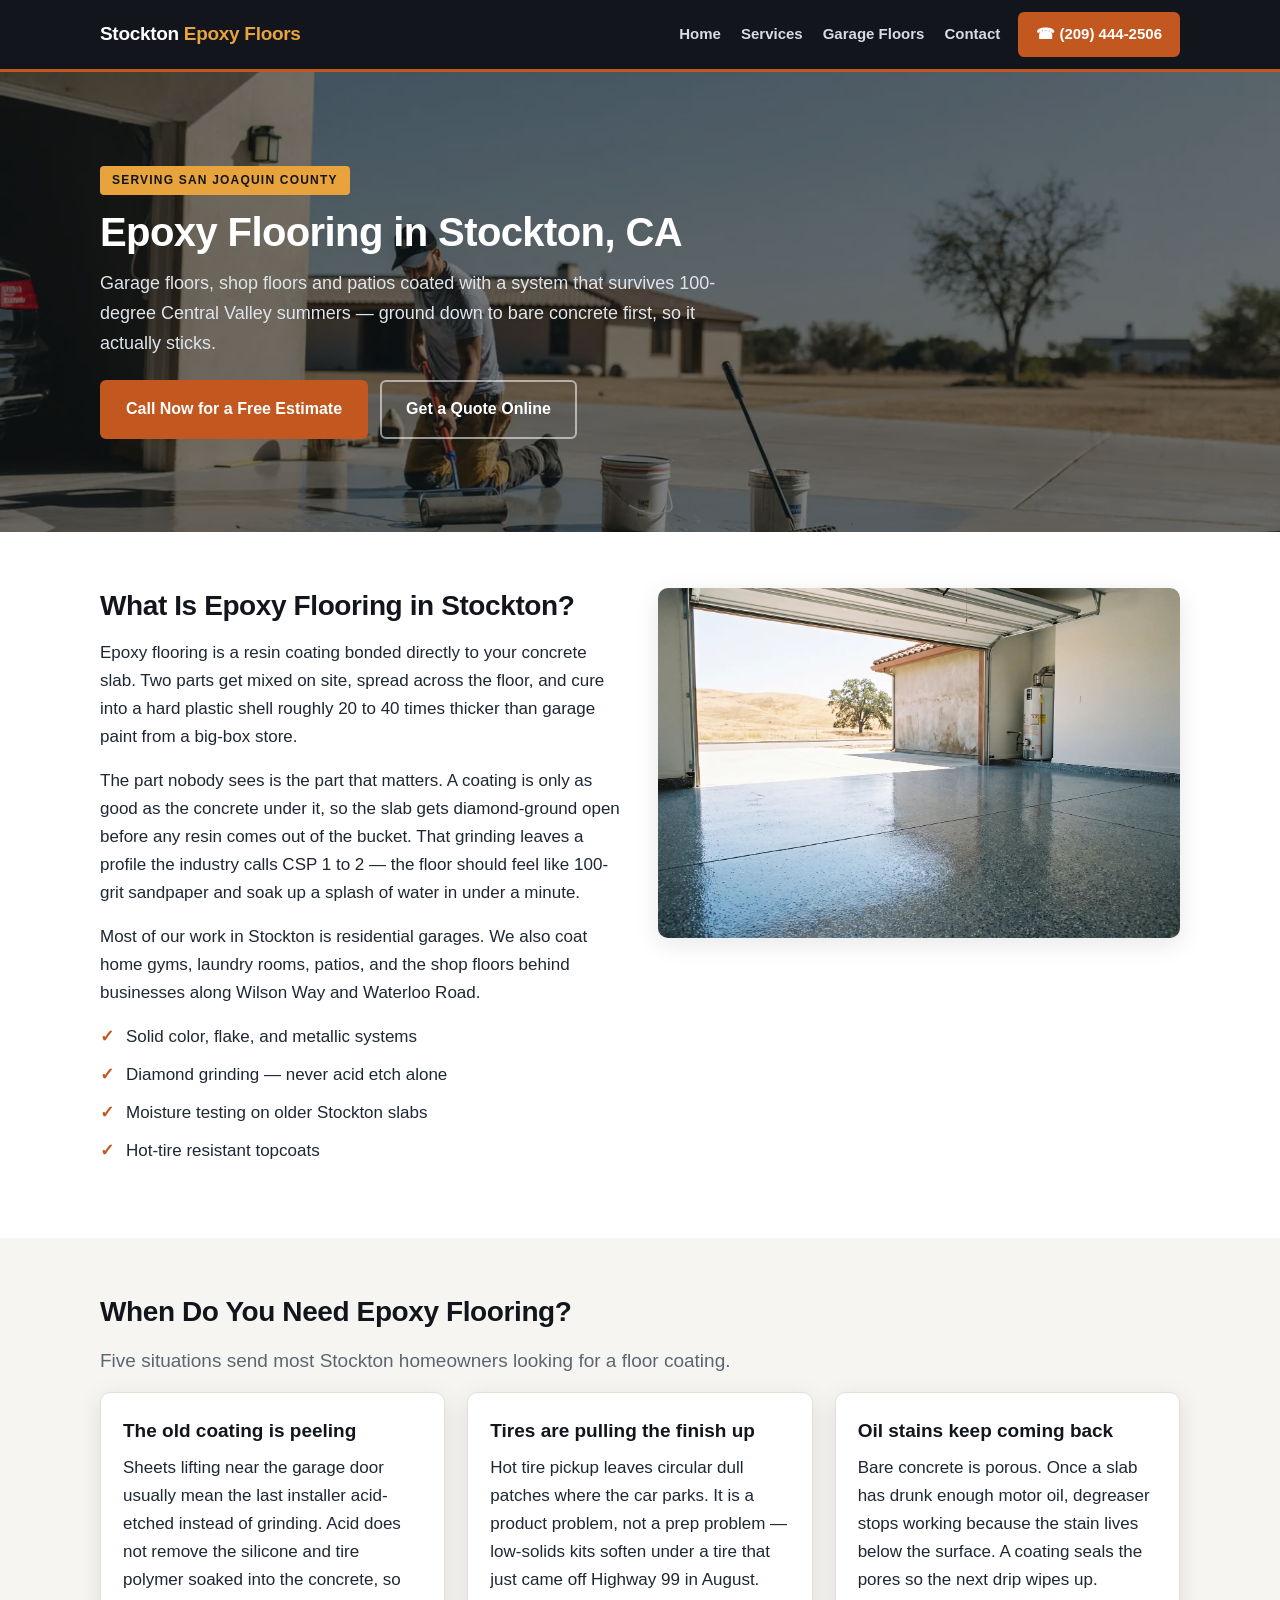
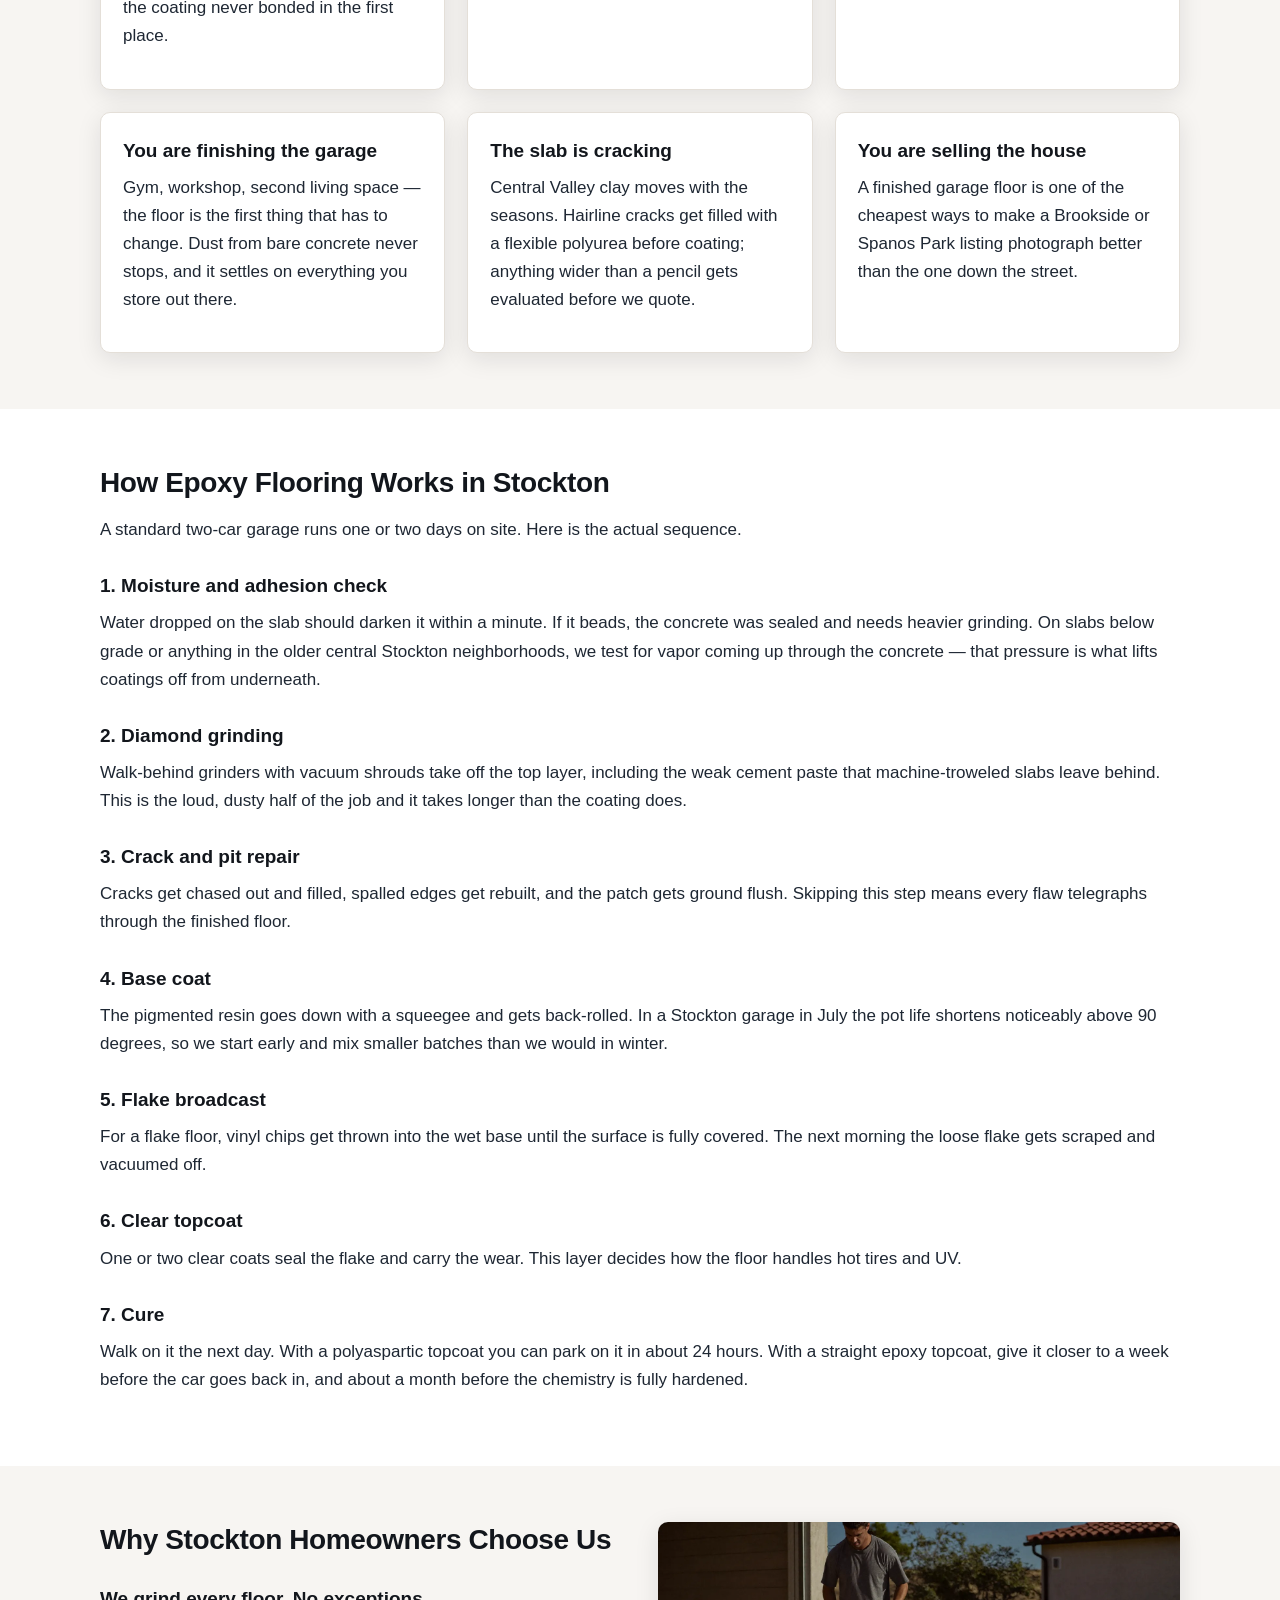
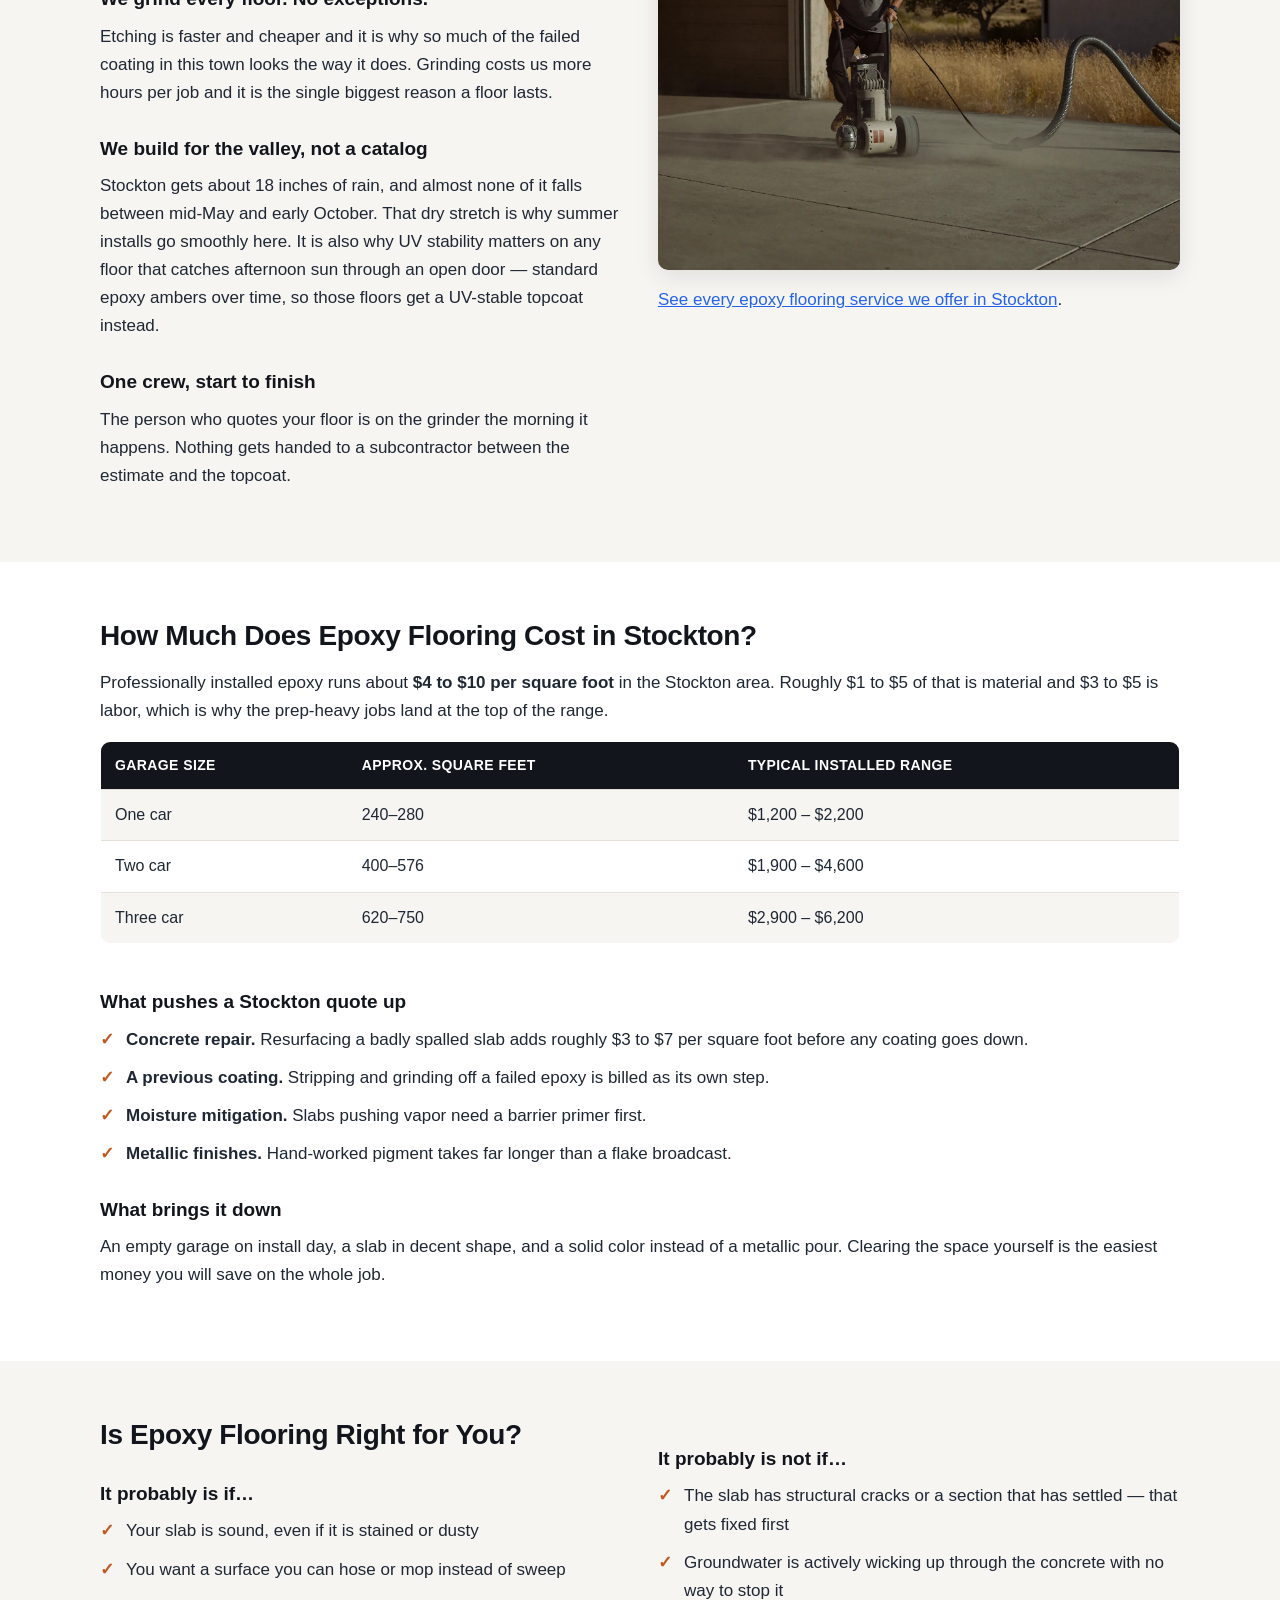
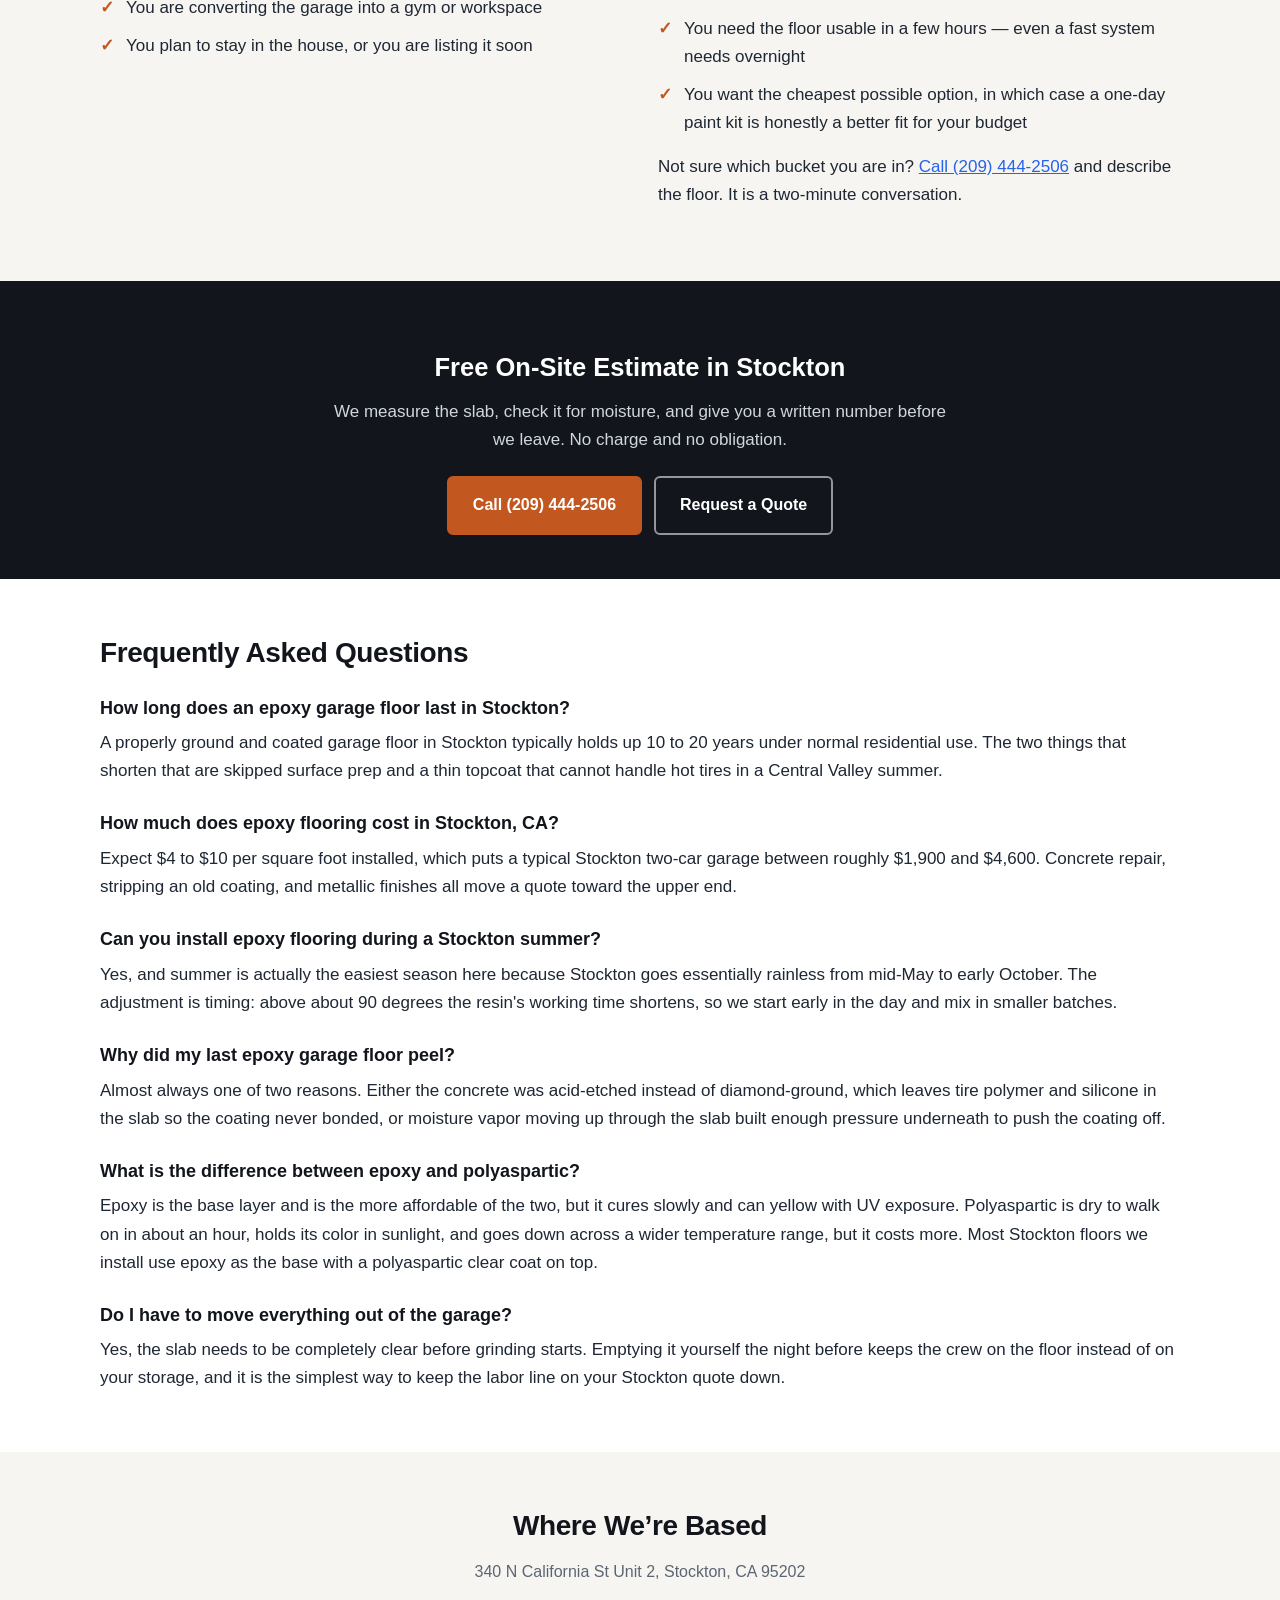
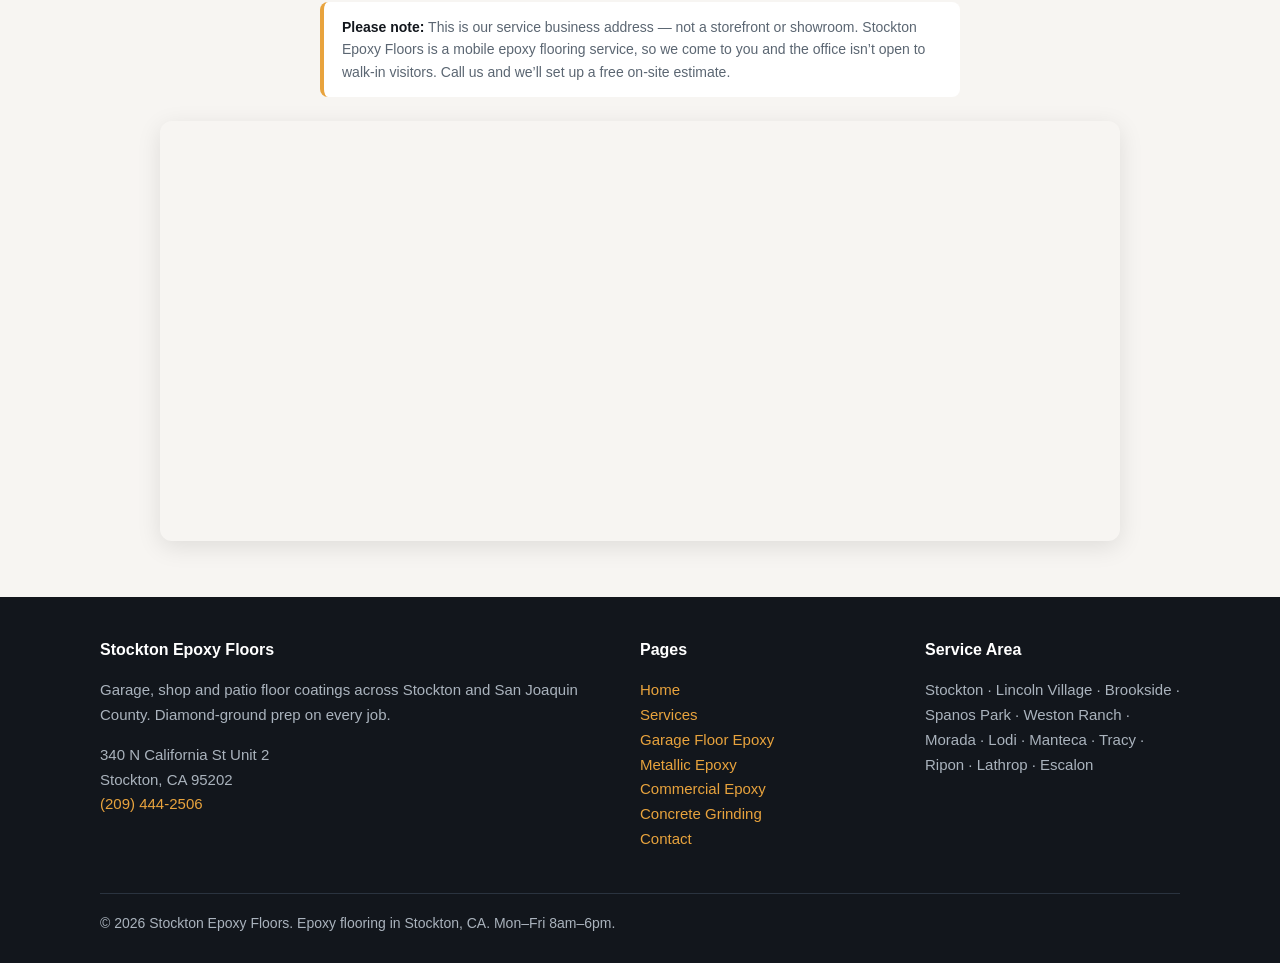
==== index.html @ 886e68fa "Initial site build — Epoxy Flooring, Stockton CA Co-Authored-By: Claude Opus 5 <noreply@anthropic.co" ====
<!DOCTYPE html>
<html lang="en">
<head>
<meta charset="utf-8">
<meta name="viewport" content="width=device-width, initial-scale=1">
<title>Epoxy Flooring in Stockton, CA | Stockton Epoxy Floors</title>
<meta name="description" content="Epoxy flooring in Stockton, CA. Diamond-ground prep, flake and metallic garage floor coatings built for Central Valley heat. Free estimate: (209) 444-2506.">
<link rel="canonical" href="https://www.stocktonepoxyfloors.com/">
<link rel="stylesheet" href="styles.css">
</head>
<body>

<!-- NAV -->
<nav class="nav">
  <div class="nav-inner">
    <a class="brand" href="/">Stockton <span>Epoxy Floors</span></a>
    <div class="nav-links">
      <a href="/">Home</a>
      <a href="services.html">Services</a>
      <a href="garage-floor-epoxy-stockton.html">Garage Floors</a>
      <a href="contact.html">Contact</a>
    </div>
    <a class="nav-cta" href="tel:+12094442506">&#9742; (209) 444-2506</a>
  </div>
</nav>

<!-- HERO -->
<header class="hero">
  <img src="epoxy-flooring-stockton-hero.webp" alt="Epoxy flooring contractor coating a garage floor in Stockton, CA" width="1600" height="900">
  <div class="hero-box"><div class="hero-inner"><div class="hero-card">
    <span class="eyebrow">Serving San Joaquin County</span>
    <h1>Epoxy Flooring in Stockton, CA</h1>
    <p>Garage floors, shop floors and patios coated with a system that survives 100-degree Central Valley summers &mdash; ground down to bare concrete first, so it actually sticks.</p>
    <div class="btn-row">
      <a class="btn" href="tel:+12094442506">Call Now for a Free Estimate</a>
      <a class="btn btn-ghost" href="contact.html">Get a Quote Online</a>
    </div>
  </div></div></div>
</header>

<!-- WHAT IS IT -->
<section class="section">
  <div class="wrap grid2">
    <div>
      <h2>What Is Epoxy Flooring in Stockton?</h2>
      <p>Epoxy flooring is a resin coating bonded directly to your concrete slab. Two parts get mixed on site, spread across the floor, and cure into a hard plastic shell roughly 20 to 40 times thicker than garage paint from a big-box store.</p>
      <p>The part nobody sees is the part that matters. A coating is only as good as the concrete under it, so the slab gets diamond-ground open before any resin comes out of the bucket. That grinding leaves a profile the industry calls CSP 1 to 2 &mdash; the floor should feel like 100-grit sandpaper and soak up a splash of water in under a minute.</p>
      <p>Most of our work in Stockton is residential garages. We also coat home gyms, laundry rooms, patios, and the shop floors behind businesses along Wilson Way and Waterloo Road.</p>
      <ul class="checks">
        <li>Solid color, flake, and metallic systems</li>
        <li>Diamond grinding &mdash; never acid etch alone</li>
        <li>Moisture testing on older Stockton slabs</li>
        <li>Hot-tire resistant topcoats</li>
      </ul>
    </div>
    <div class="figure">
      <img src="garage-floor-epoxy-stockton.webp" alt="Flake epoxy garage floor installed in Stockton" width="1600" height="1073" loading="lazy">
    </div>
  </div>
</section>

<!-- WHEN DO YOU NEED IT -->
<section class="section alt">
  <div class="wrap">
    <h2>When Do You Need Epoxy Flooring?</h2>
    <p class="lead">Five situations send most Stockton homeowners looking for a floor coating.</p>
    <div class="grid3">
      <div class="card">
        <h3>The old coating is peeling</h3>
        <p>Sheets lifting near the garage door usually mean the last installer acid-etched instead of grinding. Acid does not remove the silicone and tire polymer soaked into the concrete, so the coating never bonded in the first place.</p>
      </div>
      <div class="card">
        <h3>Tires are pulling the finish up</h3>
        <p>Hot tire pickup leaves circular dull patches where the car parks. It is a product problem, not a prep problem &mdash; low-solids kits soften under a tire that just came off Highway 99 in August.</p>
      </div>
      <div class="card">
        <h3>Oil stains keep coming back</h3>
        <p>Bare concrete is porous. Once a slab has drunk enough motor oil, degreaser stops working because the stain lives below the surface. A coating seals the pores so the next drip wipes up.</p>
      </div>
      <div class="card">
        <h3>You are finishing the garage</h3>
        <p>Gym, workshop, second living space &mdash; the floor is the first thing that has to change. Dust from bare concrete never stops, and it settles on everything you store out there.</p>
      </div>
      <div class="card">
        <h3>The slab is cracking</h3>
        <p>Central Valley clay moves with the seasons. Hairline cracks get filled with a flexible polyurea before coating; anything wider than a pencil gets evaluated before we quote.</p>
      </div>
      <div class="card">
        <h3>You are selling the house</h3>
        <p>A finished garage floor is one of the cheapest ways to make a Brookside or Spanos Park listing photograph better than the one down the street.</p>
      </div>
    </div>
  </div>
</section>

<!-- HOW IT WORKS -->
<section class="section">
  <div class="wrap">
    <h2>How Epoxy Flooring Works in Stockton</h2>
    <p>A standard two-car garage runs one or two days on site. Here is the actual sequence.</p>
    <h3>1. Moisture and adhesion check</h3>
    <p>Water dropped on the slab should darken it within a minute. If it beads, the concrete was sealed and needs heavier grinding. On slabs below grade or anything in the older central Stockton neighborhoods, we test for vapor coming up through the concrete &mdash; that pressure is what lifts coatings off from underneath.</p>
    <h3>2. Diamond grinding</h3>
    <p>Walk-behind grinders with vacuum shrouds take off the top layer, including the weak cement paste that machine-troweled slabs leave behind. This is the loud, dusty half of the job and it takes longer than the coating does.</p>
    <h3>3. Crack and pit repair</h3>
    <p>Cracks get chased out and filled, spalled edges get rebuilt, and the patch gets ground flush. Skipping this step means every flaw telegraphs through the finished floor.</p>
    <h3>4. Base coat</h3>
    <p>The pigmented resin goes down with a squeegee and gets back-rolled. In a Stockton garage in July the pot life shortens noticeably above 90 degrees, so we start early and mix smaller batches than we would in winter.</p>
    <h3>5. Flake broadcast</h3>
    <p>For a flake floor, vinyl chips get thrown into the wet base until the surface is fully covered. The next morning the loose flake gets scraped and vacuumed off.</p>
    <h3>6. Clear topcoat</h3>
    <p>One or two clear coats seal the flake and carry the wear. This layer decides how the floor handles hot tires and UV.</p>
    <h3>7. Cure</h3>
    <p>Walk on it the next day. With a polyaspartic topcoat you can park on it in about 24 hours. With a straight epoxy topcoat, give it closer to a week before the car goes back in, and about a month before the chemistry is fully hardened.</p>
  </div>
</section>

<!-- WHY US -->
<section class="section alt">
  <div class="wrap grid2">
    <div>
      <h2>Why Stockton Homeowners Choose Us</h2>
      <h3>We grind every floor. No exceptions.</h3>
      <p>Etching is faster and cheaper and it is why so much of the failed coating in this town looks the way it does. Grinding costs us more hours per job and it is the single biggest reason a floor lasts.</p>
      <h3>We build for the valley, not a catalog</h3>
      <p>Stockton gets about 18 inches of rain, and almost none of it falls between mid-May and early October. That dry stretch is why summer installs go smoothly here. It is also why UV stability matters on any floor that catches afternoon sun through an open door &mdash; standard epoxy ambers over time, so those floors get a UV-stable topcoat instead.</p>
      <h3>One crew, start to finish</h3>
      <p>The person who quotes your floor is on the grinder the morning it happens. Nothing gets handed to a subcontractor between the estimate and the topcoat.</p>
    </div>
    <div>
      <div class="figure"><img src="concrete-grinding-stockton.webp" alt="Diamond grinding a garage slab in Stockton before epoxy" width="1600" height="1067" loading="lazy"></div>
      <p style="margin-top:16px"><a href="services.html" style="color: #2563eb; text-decoration: underline;">See every epoxy flooring service we offer in Stockton</a>.</p>
    </div>
  </div>
</section>

<!-- COST -->
<section class="section">
  <div class="wrap">
    <h2>How Much Does Epoxy Flooring Cost in Stockton?</h2>
    <p>Professionally installed epoxy runs about <strong>$4 to $10 per square foot</strong> in the Stockton area. Roughly $1 to $5 of that is material and $3 to $5 is labor, which is why the prep-heavy jobs land at the top of the range.</p>
    <div class="table-scroll">
      <table class="price">
        <tr><th>Garage size</th><th>Approx. square feet</th><th>Typical installed range</th></tr>
        <tr><td>One car</td><td>240&ndash;280</td><td>$1,200 &ndash; $2,200</td></tr>
        <tr><td>Two car</td><td>400&ndash;576</td><td>$1,900 &ndash; $4,600</td></tr>
        <tr><td>Three car</td><td>620&ndash;750</td><td>$2,900 &ndash; $6,200</td></tr>
      </table>
    </div>
    <h3>What pushes a Stockton quote up</h3>
    <ul class="checks">
      <li><strong>Concrete repair.</strong> Resurfacing a badly spalled slab adds roughly $3 to $7 per square foot before any coating goes down.</li>
      <li><strong>A previous coating.</strong> Stripping and grinding off a failed epoxy is billed as its own step.</li>
      <li><strong>Moisture mitigation.</strong> Slabs pushing vapor need a barrier primer first.</li>
      <li><strong>Metallic finishes.</strong> Hand-worked pigment takes far longer than a flake broadcast.</li>
    </ul>
    <h3>What brings it down</h3>
    <p>An empty garage on install day, a slab in decent shape, and a solid color instead of a metallic pour. Clearing the space yourself is the easiest money you will save on the whole job.</p>
  </div>
</section>

<!-- SELF QUALIFY -->
<section class="section alt">
  <div class="wrap grid2">
    <div>
      <h2>Is Epoxy Flooring Right for You?</h2>
      <h3>It probably is if&hellip;</h3>
      <ul class="checks">
        <li>Your slab is sound, even if it is stained or dusty</li>
        <li>You want a surface you can hose or mop instead of sweep</li>
        <li>You are converting the garage into a gym or workspace</li>
        <li>You plan to stay in the house, or you are listing it soon</li>
      </ul>
    </div>
    <div>
      <h3>It probably is not if&hellip;</h3>
      <ul class="checks">
        <li>The slab has structural cracks or a section that has settled &mdash; that gets fixed first</li>
        <li>Groundwater is actively wicking up through the concrete with no way to stop it</li>
        <li>You need the floor usable in a few hours &mdash; even a fast system needs overnight</li>
        <li>You want the cheapest possible option, in which case a one-day paint kit is honestly a better fit for your budget</li>
      </ul>
      <p>Not sure which bucket you are in? <a href="tel:+12094442506" style="color: #2563eb; text-decoration: underline;">Call (209) 444-2506</a> and describe the floor. It is a two-minute conversation.</p>
    </div>
  </div>
</section>

<!-- BAND -->
<section class="band">
  <div class="wrap">
    <h2>Free On-Site Estimate in Stockton</h2>
    <p>We measure the slab, check it for moisture, and give you a written number before we leave. No charge and no obligation.</p>
    <div class="btn-row" style="justify-content:center">
      <a class="btn" href="tel:+12094442506">Call (209) 444-2506</a>
      <a class="btn btn-ghost" href="contact.html">Request a Quote</a>
    </div>
  </div>
</section>

<!-- FAQ -->
<section class="section faq">
  <div class="wrap">
    <h2>Frequently Asked Questions</h2>

    <h3>How long does an epoxy garage floor last in Stockton?</h3>
    <p>A properly ground and coated garage floor in Stockton typically holds up 10 to 20 years under normal residential use. The two things that shorten that are skipped surface prep and a thin topcoat that cannot handle hot tires in a Central Valley summer.</p>

    <h3>How much does epoxy flooring cost in Stockton, CA?</h3>
    <p>Expect $4 to $10 per square foot installed, which puts a typical Stockton two-car garage between roughly $1,900 and $4,600. Concrete repair, stripping an old coating, and metallic finishes all move a quote toward the upper end.</p>

    <h3>Can you install epoxy flooring during a Stockton summer?</h3>
    <p>Yes, and summer is actually the easiest season here because Stockton goes essentially rainless from mid-May to early October. The adjustment is timing: above about 90 degrees the resin's working time shortens, so we start early in the day and mix in smaller batches.</p>

    <h3>Why did my last epoxy garage floor peel?</h3>
    <p>Almost always one of two reasons. Either the concrete was acid-etched instead of diamond-ground, which leaves tire polymer and silicone in the slab so the coating never bonded, or moisture vapor moving up through the slab built enough pressure underneath to push the coating off.</p>

    <h3>What is the difference between epoxy and polyaspartic?</h3>
    <p>Epoxy is the base layer and is the more affordable of the two, but it cures slowly and can yellow with UV exposure. Polyaspartic is dry to walk on in about an hour, holds its color in sunlight, and goes down across a wider temperature range, but it costs more. Most Stockton floors we install use epoxy as the base with a polyaspartic clear coat on top.</p>

    <h3>Do I have to move everything out of the garage?</h3>
    <p>Yes, the slab needs to be completely clear before grinding starts. Emptying it yourself the night before keeps the crew on the floor instead of on your storage, and it is the simplest way to keep the labor line on your Stockton quote down.</p>
  </div>
</section>

<!-- MAP / LOCATION -->
<section class="section alt" style="padding-top:0;padding-bottom:56px;">
  <div class="wrap" style="text-align:center;padding-top:56px;">
    <h2>Where We&rsquo;re Based</h2>
    <p style="color:var(--muted);font-size:16px;margin-bottom:16px;">340 N California St Unit 2, Stockton, CA 95202</p>
    <p style="max-width:640px;margin:0 auto 24px;padding:14px 18px;background:var(--white);border-left:4px solid var(--amber);border-radius:8px;font-size:14px;color:var(--muted);line-height:1.6;text-align:left;">
      <strong style="color:var(--ink);">Please note:</strong> This is our service business address &mdash; not a storefront or showroom. Stockton Epoxy Floors is a mobile epoxy flooring service, so we come to you and the office isn&rsquo;t open to walk-in visitors. Call us and we&rsquo;ll set up a free on-site estimate.
    </p>
    <div style="border-radius:12px;overflow:hidden;box-shadow:0 6px 24px rgba(0,0,0,0.10);max-width:960px;margin:0 auto;">
      <iframe title="Map to Stockton Epoxy Floors service address, 340 N California St Unit 2, Stockton, CA 95202" src="https://www.google.com/maps?q=340%20N%20California%20St%20Unit%202%2C%20Stockton%2C%20CA%2095202&amp;output=embed" width="100%" height="420" style="border:0; display:block;" loading="lazy" referrerpolicy="no-referrer-when-downgrade" allowfullscreen></iframe>
    </div>
  </div>
</section>

<!-- FOOTER -->
<footer class="footer">
  <div class="wrap">
    <div class="foot-grid">
      <div>
        <h4>Stockton Epoxy Floors</h4>
        <p>Garage, shop and patio floor coatings across Stockton and San Joaquin County. Diamond-ground prep on every job.</p>
        <p>340 N California St Unit 2<br>Stockton, CA 95202<br><a href="tel:+12094442506">(209) 444-2506</a></p>
      </div>
      <div>
        <h4>Pages</h4>
        <p><a href="/">Home</a><br>
        <a href="services.html">Services</a><br>
        <a href="garage-floor-epoxy-stockton.html">Garage Floor Epoxy</a><br>
        <a href="metallic-epoxy-flooring-stockton.html">Metallic Epoxy</a><br>
        <a href="commercial-epoxy-flooring-stockton.html">Commercial Epoxy</a><br>
        <a href="concrete-grinding-stockton.html">Concrete Grinding</a><br>
        <a href="contact.html">Contact</a></p>
      </div>
      <div>
        <h4>Service Area</h4>
        <p>Stockton &middot; Lincoln Village &middot; Brookside &middot; Spanos Park &middot; Weston Ranch &middot; Morada &middot; Lodi &middot; Manteca &middot; Tracy &middot; Ripon &middot; Lathrop &middot; Escalon</p>
      </div>
    </div>
    <div class="foot-bottom">&copy; 2026 Stockton Epoxy Floors. Epoxy flooring in Stockton, CA. Mon&ndash;Fri 8am&ndash;6pm.</div>
  </div>
</footer>

<script type="application/ld+json">
{"@context":"https://schema.org","@type":"LocalBusiness","name":"Stockton Epoxy Floors","telephone":"(209) 444-2506","address":{"@type":"PostalAddress","streetAddress":"340 N California St Unit 2","addressLocality":"Stockton","addressRegion":"CA","postalCode":"95202","addressCountry":"US"},"areaServed":"Stockton, CA","description":"Epoxy Flooring in Stockton, CA","openingHours":"Mo-Fr 08:00-18:00"}
</script>
<script type="application/ld+json">
{"@context":"https://schema.org","@type":"FAQPage","mainEntity":[
{"@type":"Question","name":"How long does an epoxy garage floor last in Stockton?","acceptedAnswer":{"@type":"Answer","text":"A properly ground and coated garage floor in Stockton typically holds up 10 to 20 years under normal residential use. The two things that shorten that are skipped surface prep and a thin topcoat that cannot handle hot tires in a Central Valley summer."}},
{"@type":"Question","name":"How much does epoxy flooring cost in Stockton, CA?","acceptedAnswer":{"@type":"Answer","text":"Expect $4 to $10 per square foot installed, which puts a typical Stockton two-car garage between roughly $1,900 and $4,600. Concrete repair, stripping an old coating, and metallic finishes all move a quote toward the upper end."}},
{"@type":"Question","name":"Can you install epoxy flooring during a Stockton summer?","acceptedAnswer":{"@type":"Answer","text":"Yes, and summer is actually the easiest season here because Stockton goes essentially rainless from mid-May to early October. The adjustment is timing: above about 90 degrees the resin's working time shortens, so we start early in the day and mix in smaller batches."}},
{"@type":"Question","name":"Why did my last epoxy garage floor peel?","acceptedAnswer":{"@type":"Answer","text":"Almost always one of two reasons. Either the concrete was acid-etched instead of diamond-ground, which leaves tire polymer and silicone in the slab so the coating never bonded, or moisture vapor moving up through the slab built enough pressure underneath to push the coating off."}},
{"@type":"Question","name":"What is the difference between epoxy and polyaspartic?","acceptedAnswer":{"@type":"Answer","text":"Epoxy is the base layer and is the more affordable of the two, but it cures slowly and can yellow with UV exposure. Polyaspartic is dry to walk on in about an hour, holds its color in sunlight, and goes down across a wider temperature range, but it costs more. Most Stockton floors we install use epoxy as the base with a polyaspartic clear coat on top."}},
{"@type":"Question","name":"Do I have to move everything out of the garage?","acceptedAnswer":{"@type":"Answer","text":"Yes, the slab needs to be completely clear before grinding starts. Emptying it yourself the night before keeps the crew on the floor instead of on your storage, and it is the simplest way to keep the labor line on your Stockton quote down."}}]}
</script>
</body>
</html>
---- styles.css ----
:root{
  --ink:#12161c; --slate:#1e2733; --copper:#c2571f; --copper-dk:#a4471a;
  --amber:#e8a33d; --light:#f7f5f2; --white:#ffffff; --muted:#5b6672;
  --line:#e4dfd8; --shadow:0 6px 24px rgba(18,22,28,.10);
}
*{box-sizing:border-box}
html{scroll-behavior:auto}
body{margin:0;font-family:-apple-system,BlinkMacSystemFont,"Segoe UI",Roboto,Helvetica,Arial,sans-serif;
  color:var(--slate);background:var(--white);line-height:1.65;font-size:17px;-webkit-font-smoothing:antialiased}
img{max-width:100%;height:auto;display:block}
a{color:var(--copper)}
.wrap{max-width:1120px;margin:0 auto;padding:0 20px}

/* NAV */
.nav{position:sticky;top:0;z-index:50;background:var(--ink);border-bottom:3px solid var(--copper)}
.nav-inner{max-width:1120px;margin:0 auto;padding:12px 20px;display:flex;align-items:center;gap:18px;flex-wrap:wrap}
.brand{color:var(--white);font-weight:800;font-size:19px;letter-spacing:-.3px;text-decoration:none;line-height:1.2}
.brand span{color:var(--amber)}
.nav-links{display:flex;gap:20px;margin-left:auto;flex-wrap:wrap}
.nav-links a{color:#d7dce3;text-decoration:none;font-size:15px;font-weight:600}
.nav-links a:hover{color:var(--amber)}
.nav-cta{background:var(--copper);color:var(--white);text-decoration:none;font-weight:800;font-size:15px;
  padding:10px 18px;border-radius:6px;white-space:nowrap}
.nav-cta:hover{background:var(--copper-dk)}

/* HERO */
.hero{position:relative;background:var(--ink)}
.hero img{width:100%;height:460px;object-fit:cover;opacity:.45}
.hero-box{position:absolute;inset:0;display:flex;align-items:center}
.hero-inner{max-width:1120px;margin:0 auto;padding:0 20px;width:100%}
.hero-card{max-width:620px}
.eyebrow{display:inline-block;background:var(--amber);color:var(--ink);font-weight:800;font-size:12px;
  letter-spacing:1.2px;text-transform:uppercase;padding:5px 12px;border-radius:4px;margin-bottom:14px}
.hero h1{color:var(--white);font-size:40px;line-height:1.15;margin:0 0 14px;font-weight:800;letter-spacing:-.6px}
.hero p{color:#dfe4ea;font-size:18px;margin:0 0 22px}
.btn-row{display:flex;gap:12px;flex-wrap:wrap}
.btn{display:inline-block;background:var(--copper);color:var(--white);text-decoration:none;font-weight:800;
  padding:14px 24px;border-radius:6px;font-size:16px;border:2px solid var(--copper)}
.btn:hover{background:var(--copper-dk);border-color:var(--copper-dk)}
.btn-ghost{background:transparent;color:var(--white);border:2px solid rgba(255,255,255,.55)}
.btn-ghost:hover{background:rgba(255,255,255,.12)}

/* SECTIONS */
.section{padding:56px 0}
.section.alt{background:var(--light)}
.section h2{font-size:28px;line-height:1.25;margin:0 0 16px;color:var(--ink);font-weight:800;letter-spacing:-.4px}
.section h3{font-size:19px;margin:26px 0 8px;color:var(--ink);font-weight:700}
.section p{margin:0 0 16px}
.lead{font-size:19px;color:var(--muted)}
.grid2{display:grid;grid-template-columns:1fr 1fr;gap:36px;align-items:start}
.grid3{display:grid;grid-template-columns:repeat(3,1fr);gap:22px}
.card{background:var(--white);border:1px solid var(--line);border-radius:10px;padding:22px;box-shadow:var(--shadow)}
.card h3{margin-top:0}
.figure{border-radius:10px;overflow:hidden;box-shadow:var(--shadow)}
ul.checks{list-style:none;padding:0;margin:0 0 16px}
ul.checks li{padding-left:26px;position:relative;margin-bottom:10px}
ul.checks li:before{content:"\2713";position:absolute;left:0;color:var(--copper);font-weight:800}

/* PRICE TABLE */
table.price{width:100%;border-collapse:collapse;margin:0 0 16px;background:var(--white);
  border:1px solid var(--line);border-radius:10px;overflow:hidden;font-size:16px}
table.price th{background:var(--ink);color:var(--white);text-align:left;padding:12px 14px;font-size:14px;
  letter-spacing:.4px;text-transform:uppercase}
table.price td{padding:12px 14px;border-top:1px solid var(--line)}
table.price tr:nth-child(even) td{background:var(--light)}
.table-scroll{overflow-x:auto}

/* CTA BAND */
.band{background:var(--ink);color:var(--white);padding:44px 0;text-align:center}
.band h2{color:var(--white);margin-bottom:10px}
.band p{color:#cfd6de;max-width:620px;margin:0 auto 22px}

/* FAQ */
.faq h3{font-size:18px;margin:24px 0 6px;color:var(--ink)}
.faq p{margin:0 0 4px}

/* FOOTER */
.footer{background:var(--ink);color:#aab3bd;padding:40px 0 28px;font-size:15px}
.footer a{color:var(--amber);text-decoration:none}
.footer h4{color:var(--white);font-size:16px;margin:0 0 10px}
.foot-grid{display:grid;grid-template-columns:2fr 1fr 1fr;gap:30px;margin-bottom:26px}
.foot-bottom{border-top:1px solid #2a333f;padding-top:18px;font-size:14px}

/* FORM */
form label{display:block;font-weight:700;margin-bottom:6px;font-size:15px;color:var(--ink)}
form input,form select,form textarea{width:100%;padding:12px 14px;border:1px solid var(--line);
  border-radius:6px;font-size:16px;font-family:inherit;margin-bottom:16px;background:var(--white);color:var(--slate)}
form button{background:var(--copper);color:var(--white);border:0;padding:14px 28px;border-radius:6px;
  font-size:17px;font-weight:800;cursor:pointer;font-family:inherit}
form button:hover{background:var(--copper-dk)}

@media(max-width:860px){
  .grid2,.grid3,.foot-grid{grid-template-columns:1fr}
  .hero h1{font-size:30px}
  .hero img{height:520px}
  .nav-links{order:3;margin-left:0;width:100%;gap:16px}
  .nav-cta{margin-left:auto}
  .section{padding:40px 0}
}
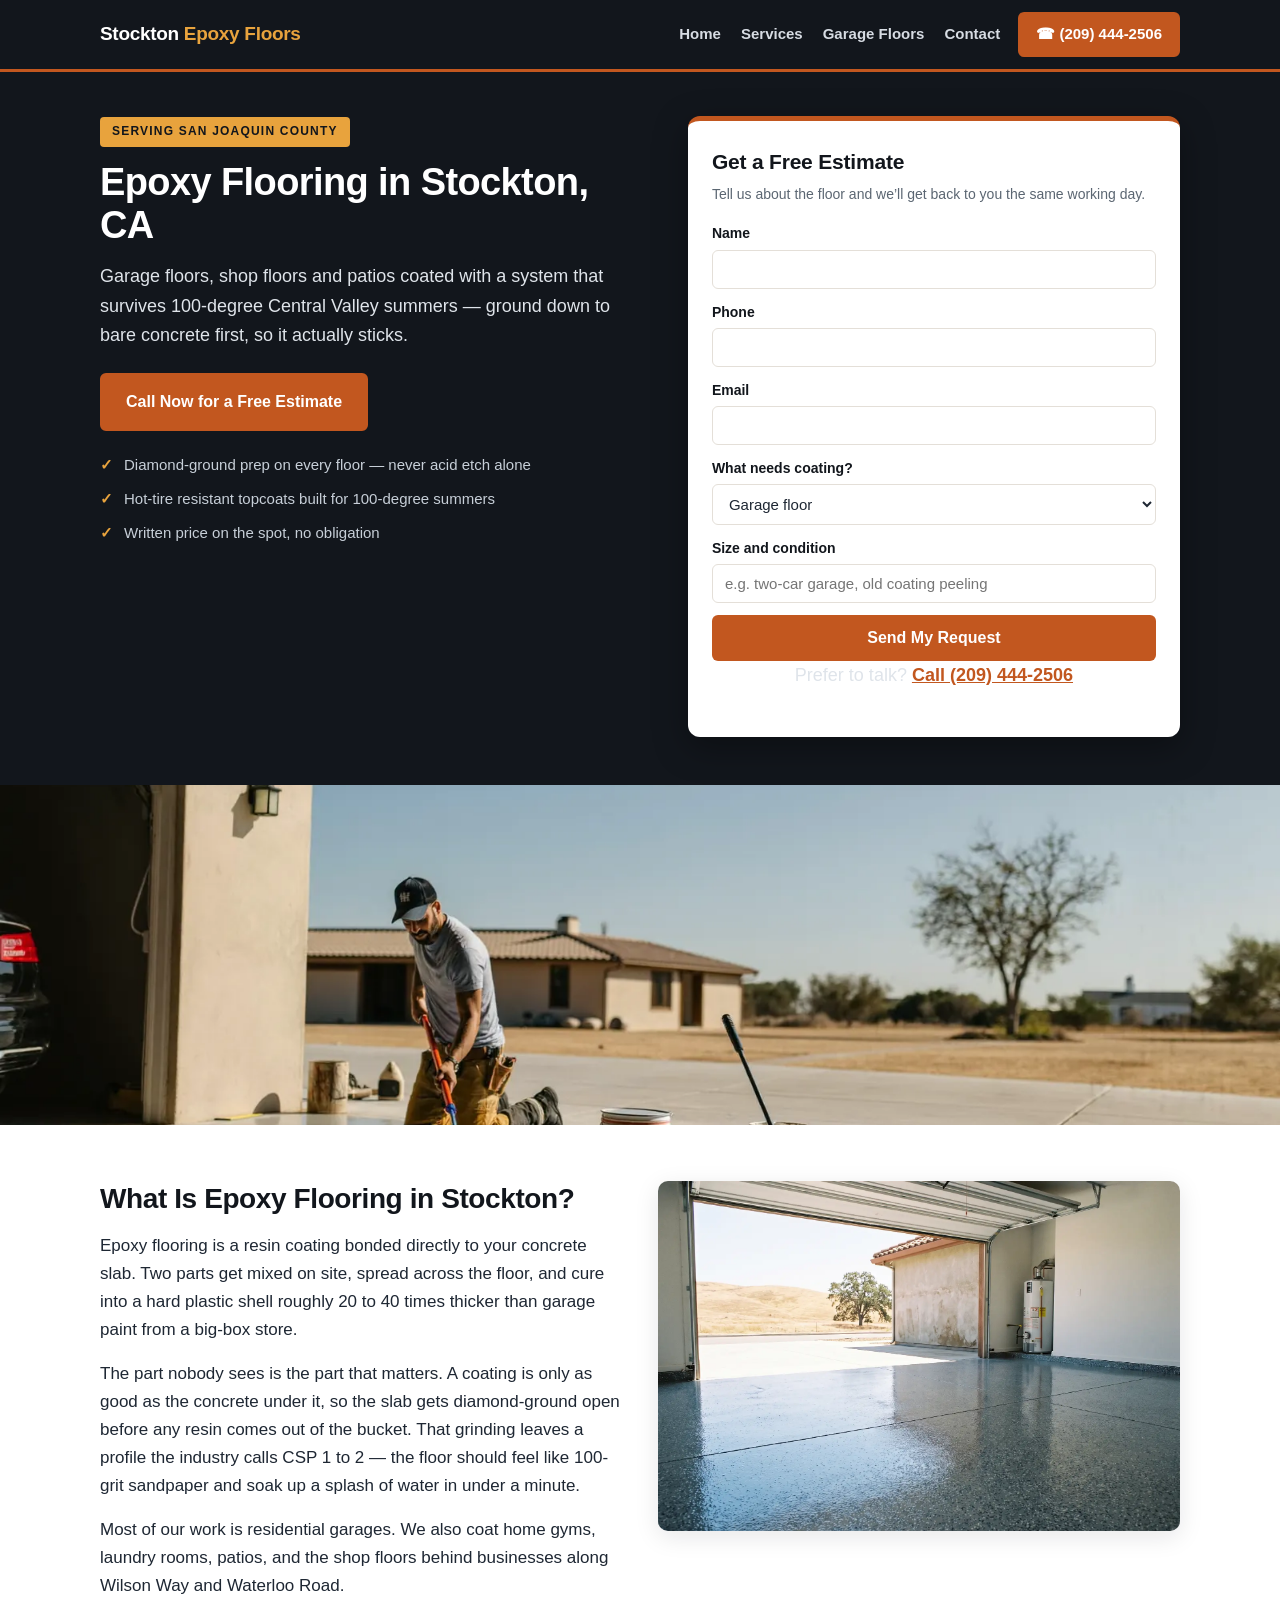
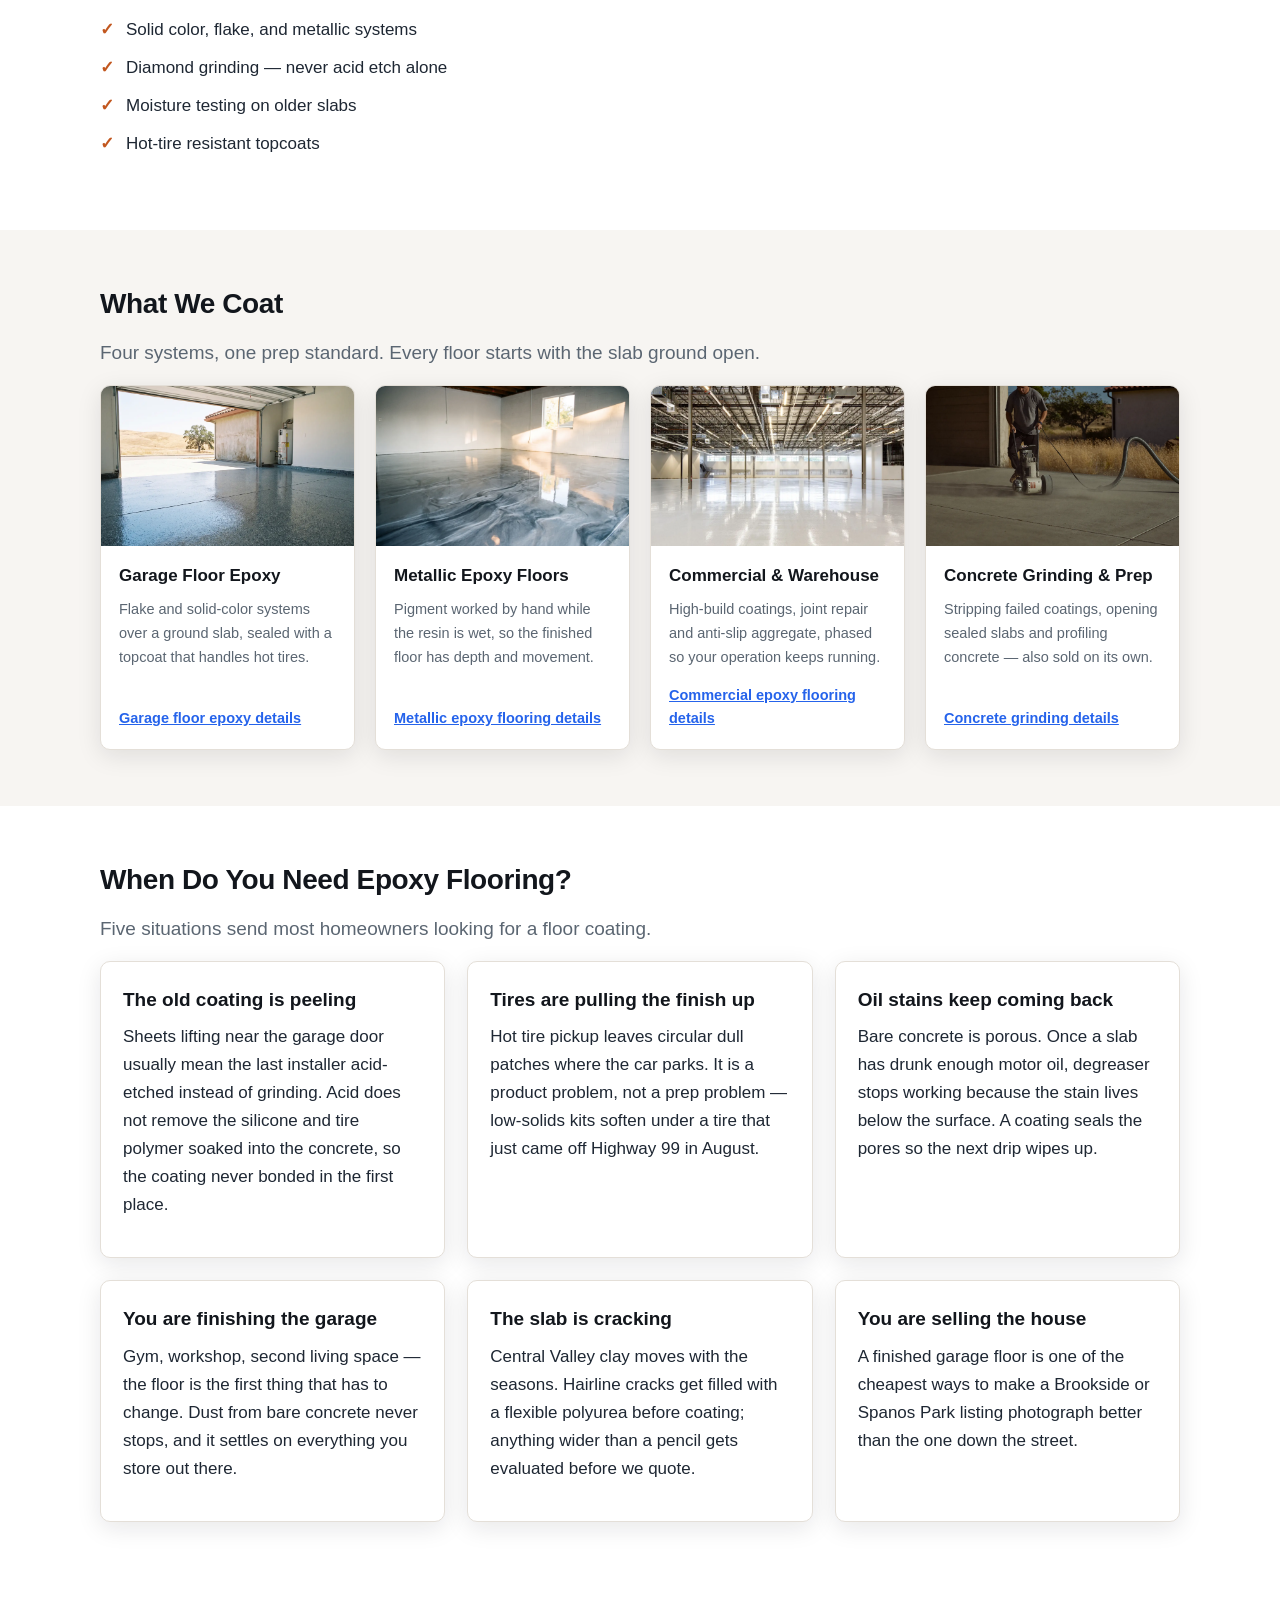
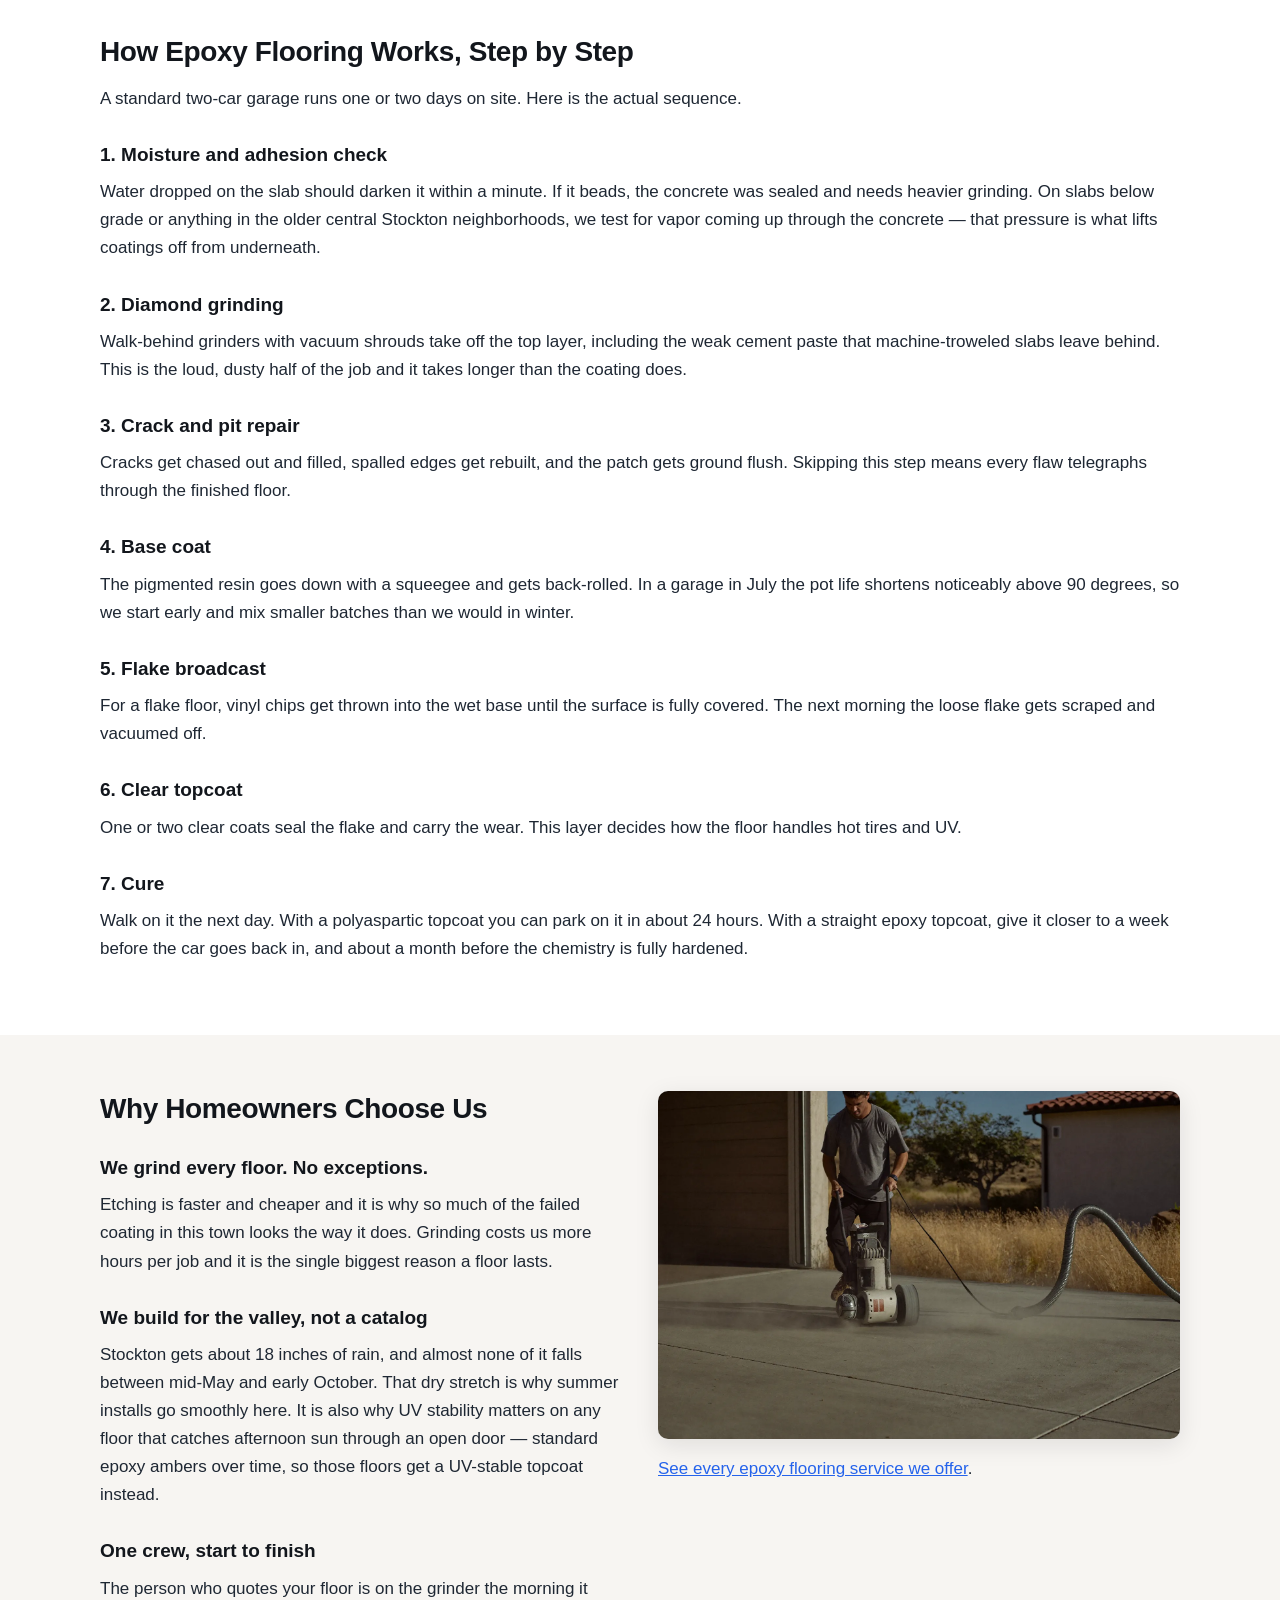
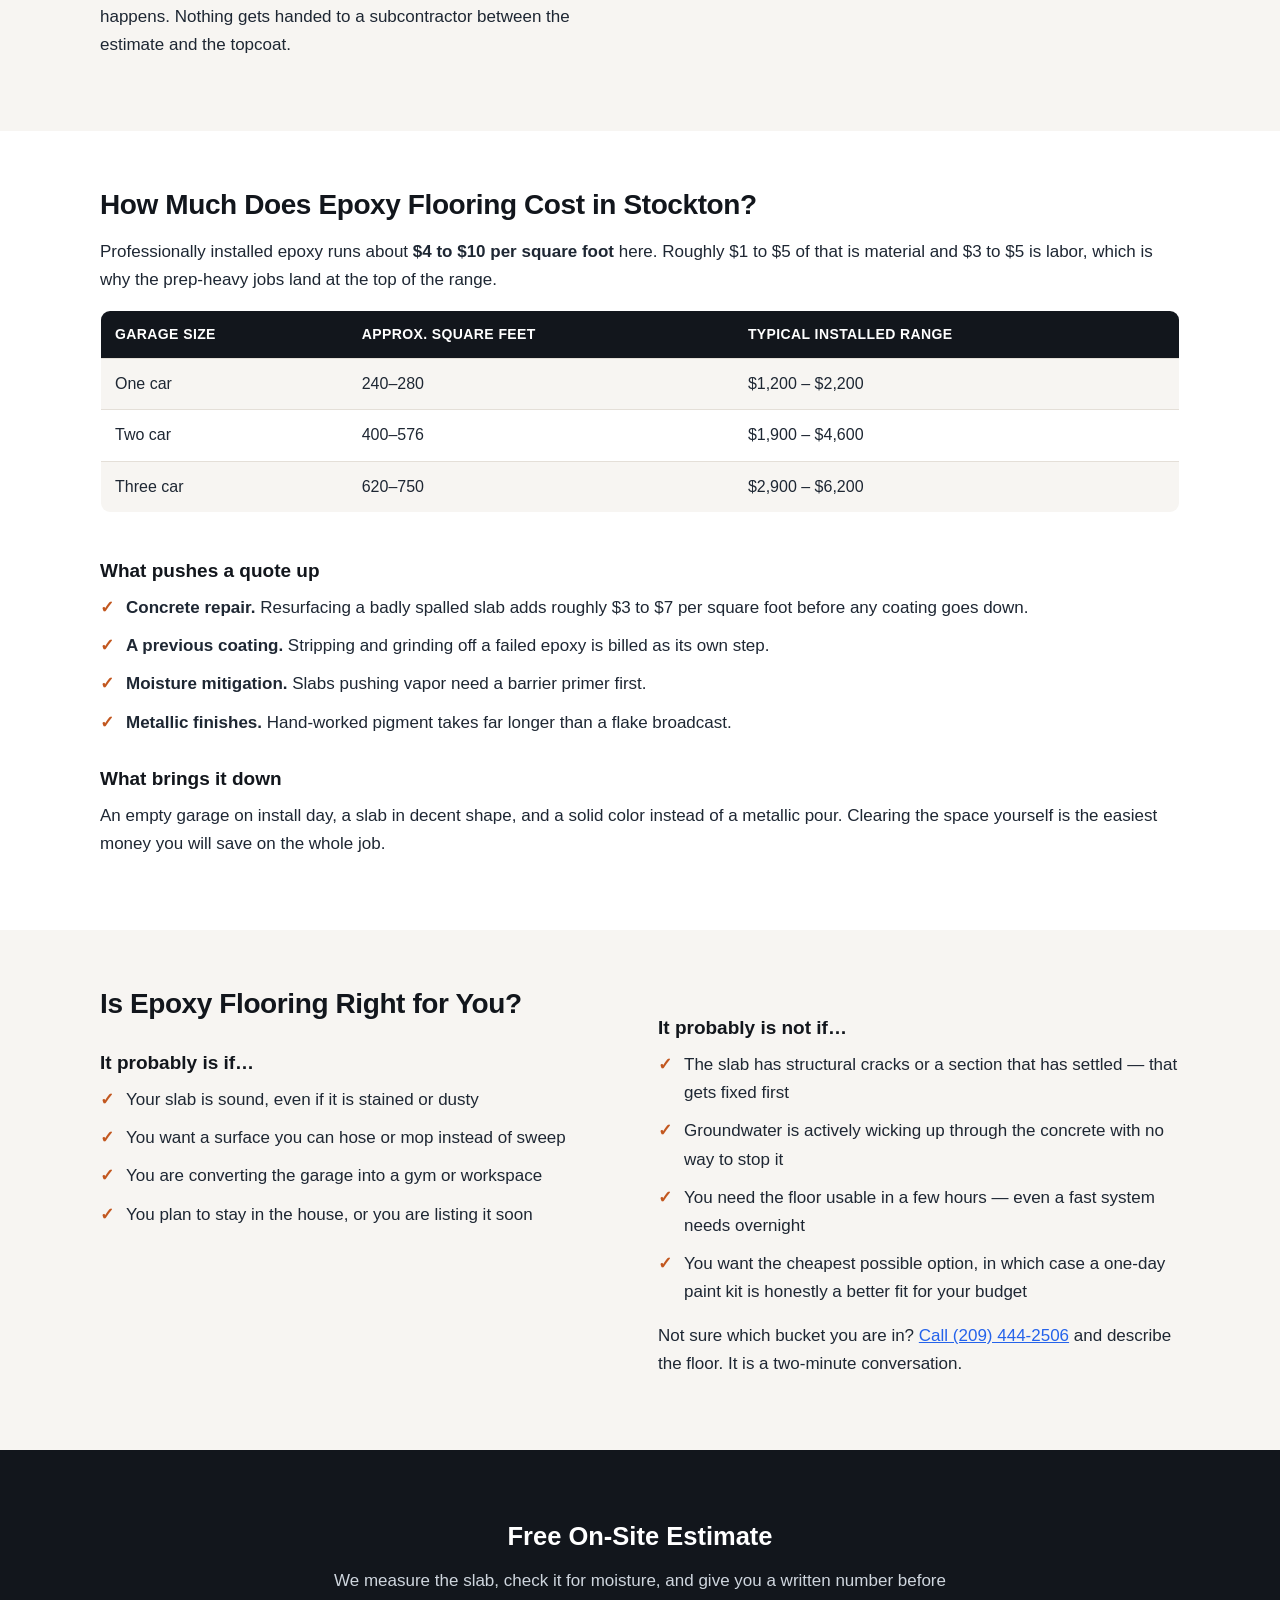
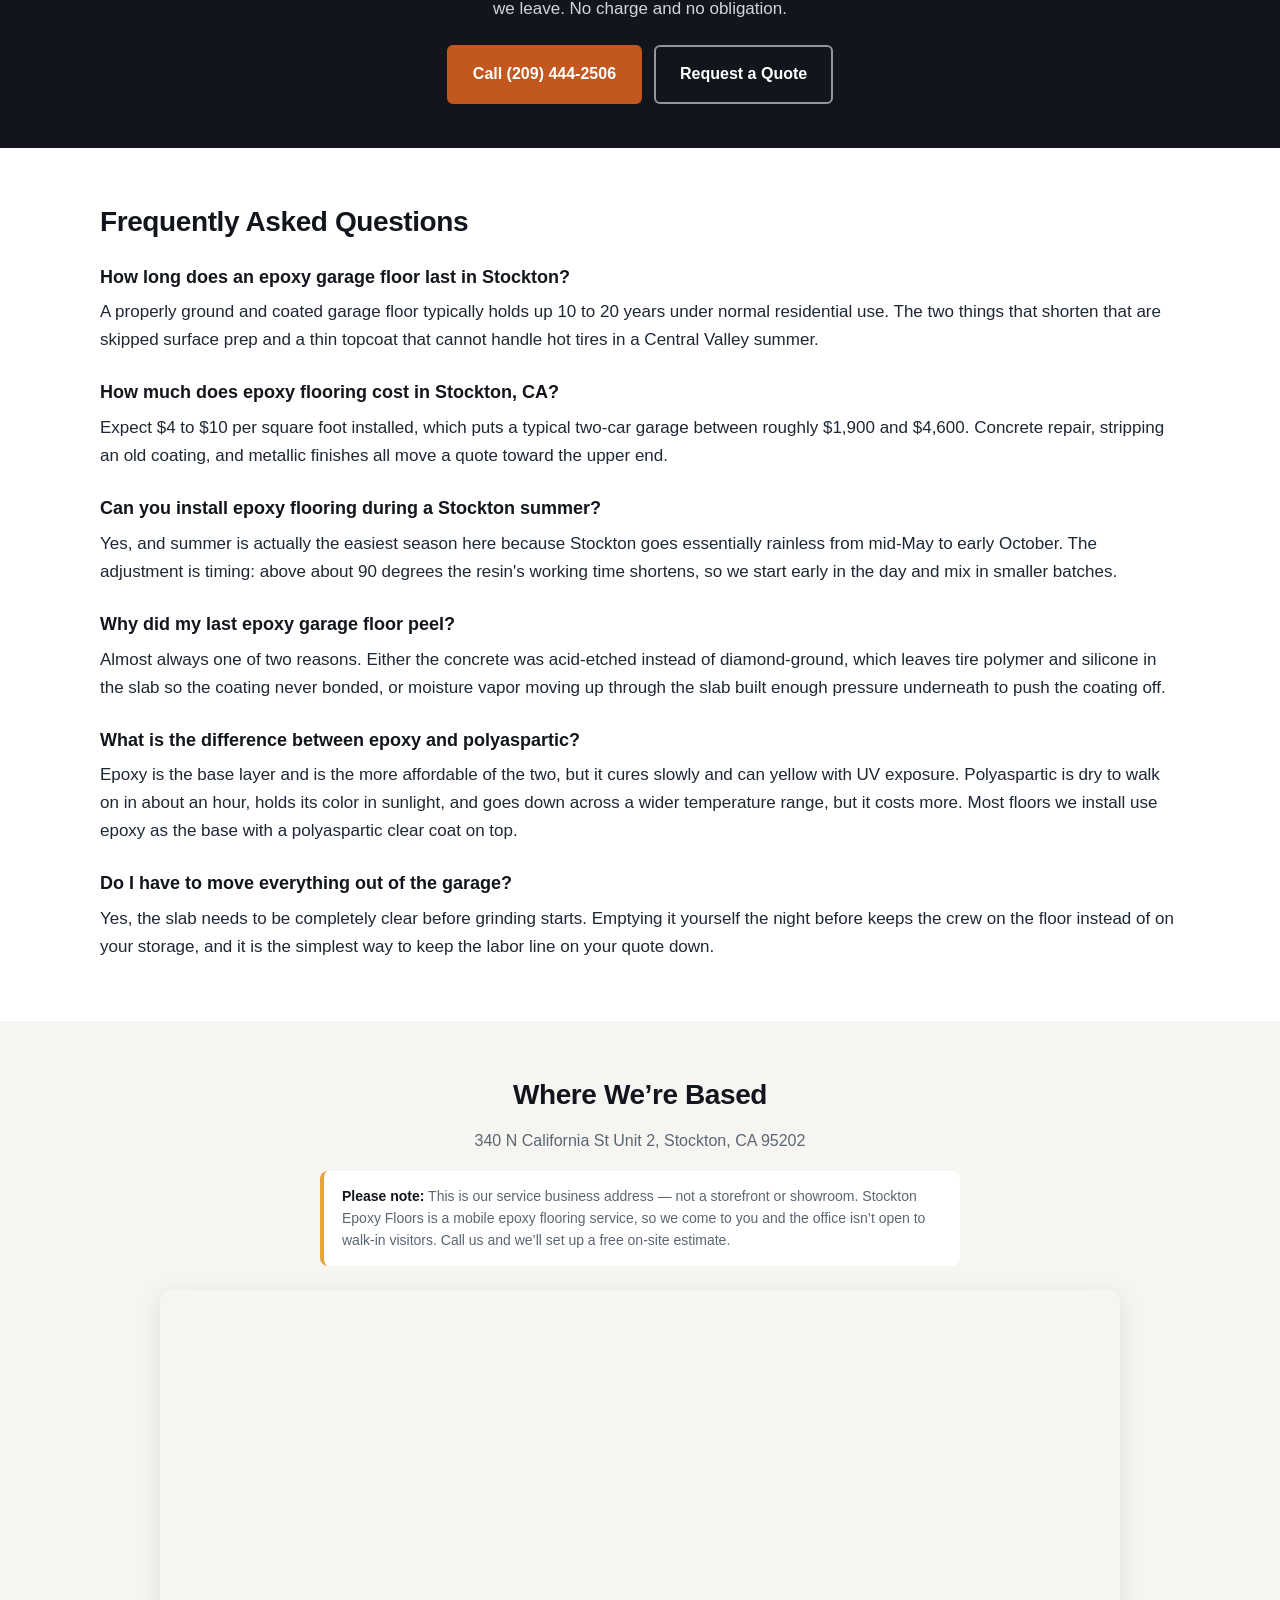
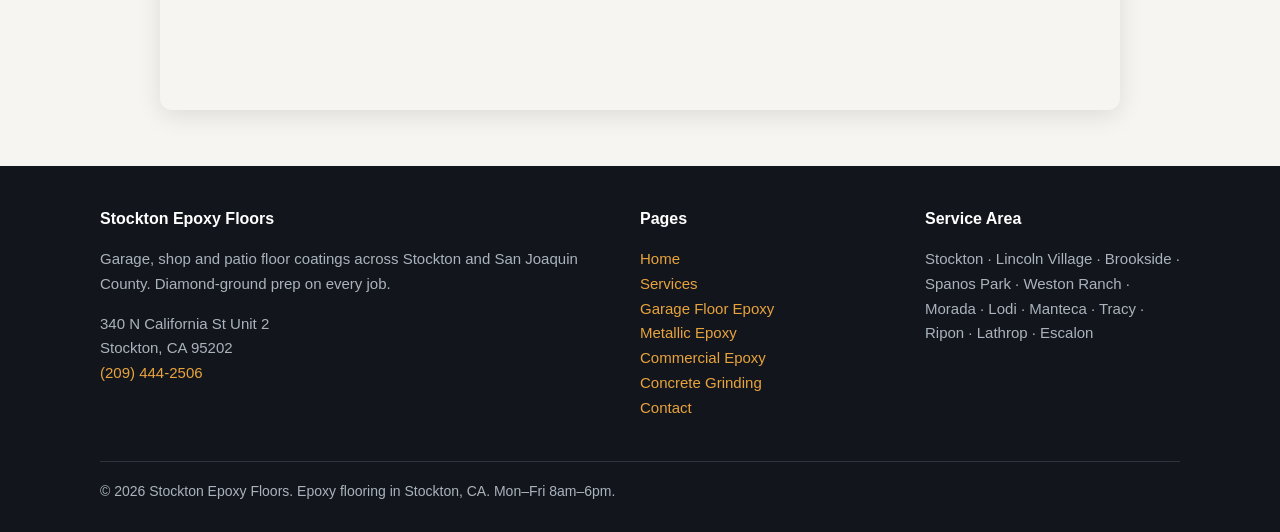
==== commit a5fcc48d: "Apply standing build rules: hero quote form, services grid, de-stuff city - Hero quote form above th" ====
--- a/index.html
+++ b/index.html
@@ -24,19 +24,51 @@
   </div>
 </nav>
 
-<!-- HERO -->
 <header class="hero">
-  <img src="epoxy-flooring-stockton-hero.webp" alt="Epoxy flooring contractor coating a garage floor in Stockton, CA" width="1600" height="900">
-  <div class="hero-box"><div class="hero-inner"><div class="hero-card">
-    <span class="eyebrow">Serving San Joaquin County</span>
-    <h1>Epoxy Flooring in Stockton, CA</h1>
-    <p>Garage floors, shop floors and patios coated with a system that survives 100-degree Central Valley summers &mdash; ground down to bare concrete first, so it actually sticks.</p>
-    <div class="btn-row">
+  <div class="wrap hero-grid">
+    <div class="hero-copy">
+      <span class="eyebrow">Serving San Joaquin County</span>
+      <h1>Epoxy Flooring in Stockton, CA</h1>
+      <p class="hero-sub">Garage floors, shop floors and patios coated with a system that survives 100-degree Central Valley summers &mdash; ground down to bare concrete first, so it actually sticks.</p>
       <a class="btn" href="tel:+12094442506">Call Now for a Free Estimate</a>
-      <a class="btn btn-ghost" href="contact.html">Get a Quote Online</a>
-    </div>
-  </div></div></div>
+      <ul class="hero-points">
+        <li>Diamond-ground prep on every floor &mdash; never acid etch alone</li>
+        <li>Hot-tire resistant topcoats built for 100-degree summers</li>
+        <li>Written price on the spot, no obligation</li>
+      </ul>
+    </div>
+    <div class="hero-form">
+      <h2>Get a Free Estimate</h2>
+      <p class="form-note">Tell us about the floor and we&rsquo;ll get back to you the same working day.</p>
+      <form action="https://formspree.io/f/mkjnqqrl" method="POST">
+        <input type="hidden" name="_subject" value="New Lead &mdash; Epoxy Flooring in Stockton">
+        <label for="hf-name">Name</label>
+        <input type="text" id="hf-name" name="name" required>
+        <label for="hf-phone">Phone</label>
+        <input type="tel" id="hf-phone" name="phone" required>
+        <label for="hf-email">Email</label>
+        <input type="email" id="hf-email" name="email" required>
+        <label for="hf-service">What needs coating?</label>
+        <select id="hf-service" name="service">
+          <option>Garage floor</option>
+          <option>Metallic epoxy floor</option>
+          <option>Commercial or warehouse floor</option>
+          <option>Concrete grinding / floor prep</option>
+          <option>Patio or other</option>
+        </select>
+        <label for="hf-details">Size and condition</label>
+        <input type="text" id="hf-details" name="details" placeholder="e.g. two-car garage, old coating peeling">
+        <input type="text" name="_gotcha" style="display:none" tabindex="-1">
+        <button type="submit">Send My Request</button>
+      </form>
+      <p class="form-alt">Prefer to talk? <a href="tel:+12094442506">Call (209) 444-2506</a></p>
+    </div>
+  </div>
 </header>
+
+<section class="hero-band">
+  <img src="epoxy-flooring-stockton-hero.webp" alt="Contractor spreading epoxy coating on a garage floor" width="1600" height="900">
+</section>
 
 <!-- WHAT IS IT -->
 <section class="section">
@@ -45,25 +77,67 @@
       <h2>What Is Epoxy Flooring in Stockton?</h2>
       <p>Epoxy flooring is a resin coating bonded directly to your concrete slab. Two parts get mixed on site, spread across the floor, and cure into a hard plastic shell roughly 20 to 40 times thicker than garage paint from a big-box store.</p>
       <p>The part nobody sees is the part that matters. A coating is only as good as the concrete under it, so the slab gets diamond-ground open before any resin comes out of the bucket. That grinding leaves a profile the industry calls CSP 1 to 2 &mdash; the floor should feel like 100-grit sandpaper and soak up a splash of water in under a minute.</p>
-      <p>Most of our work in Stockton is residential garages. We also coat home gyms, laundry rooms, patios, and the shop floors behind businesses along Wilson Way and Waterloo Road.</p>
+      <p>Most of our work is residential garages. We also coat home gyms, laundry rooms, patios, and the shop floors behind businesses along Wilson Way and Waterloo Road.</p>
       <ul class="checks">
         <li>Solid color, flake, and metallic systems</li>
         <li>Diamond grinding &mdash; never acid etch alone</li>
-        <li>Moisture testing on older Stockton slabs</li>
+        <li>Moisture testing on older slabs</li>
         <li>Hot-tire resistant topcoats</li>
       </ul>
     </div>
     <div class="figure">
-      <img src="garage-floor-epoxy-stockton.webp" alt="Flake epoxy garage floor installed in Stockton" width="1600" height="1073" loading="lazy">
+      <img src="garage-floor-epoxy-stockton.webp" alt="Flake epoxy garage floor with a clear topcoat" width="1600" height="1073" loading="lazy">
+    </div>
+  </div>
+</section>
+
+<!-- SERVICES GRID -->
+<section class="section alt">
+  <div class="wrap">
+    <h2>What We Coat</h2>
+    <p class="lead">Four systems, one prep standard. Every floor starts with the slab ground open.</p>
+    <div class="svc-grid">
+      <div class="svc-card">
+        <img src="garage-floor-epoxy-stockton.webp" alt="Finished flake epoxy garage floor" width="1600" height="1073" loading="lazy">
+        <div class="svc-body">
+          <h3>Garage Floor Epoxy</h3>
+          <p>Flake and solid-color systems over a ground slab, sealed with a topcoat that handles hot tires.</p>
+          <a class="svc-link" href="garage-floor-epoxy-stockton.html">Garage floor epoxy details</a>
+        </div>
+      </div>
+      <div class="svc-card">
+        <img src="metallic-epoxy-floor-stockton.webp" alt="Pearl and charcoal metallic epoxy floor" width="1500" height="1006" loading="lazy">
+        <div class="svc-body">
+          <h3>Metallic Epoxy Floors</h3>
+          <p>Pigment worked by hand while the resin is wet, so the finished floor has depth and movement.</p>
+          <a class="svc-link" href="metallic-epoxy-flooring-stockton.html">Metallic epoxy flooring details</a>
+        </div>
+      </div>
+      <div class="svc-card">
+        <img src="commercial-epoxy-flooring-stockton.webp" alt="Polished commercial floor in an open warehouse bay" width="1400" height="934" loading="lazy">
+        <div class="svc-body">
+          <h3>Commercial &amp; Warehouse</h3>
+          <p>High-build coatings, joint repair and anti-slip aggregate, phased so your operation keeps running.</p>
+          <a class="svc-link" href="commercial-epoxy-flooring-stockton.html">Commercial epoxy flooring details</a>
+        </div>
+      </div>
+      <div class="svc-card">
+        <img src="concrete-grinding-stockton.webp" alt="Walk-behind diamond grinder opening a concrete slab" width="1600" height="1067" loading="lazy">
+        <div class="svc-body">
+          <h3>Concrete Grinding &amp; Prep</h3>
+          <p>Stripping failed coatings, opening sealed slabs and profiling concrete &mdash; also sold on its own.</p>
+          <a class="svc-link" href="concrete-grinding-stockton.html">Concrete grinding details</a>
+        </div>
+      </div>
     </div>
   </div>
 </section>
 
 <!-- WHEN DO YOU NEED IT -->
-<section class="section alt">
+<section class="section">
   <div class="wrap">
     <h2>When Do You Need Epoxy Flooring?</h2>
-    <p class="lead">Five situations send most Stockton homeowners looking for a floor coating.</p>
+    <p class="lead">Five situations send most homeowners looking for a floor coating.</p>
     <div class="grid3">
       <div class="card">
         <h3>The old coating is peeling</h3>
@@ -96,7 +170,7 @@
 <!-- HOW IT WORKS -->
 <section class="section">
   <div class="wrap">
-    <h2>How Epoxy Flooring Works in Stockton</h2>
+    <h2>How Epoxy Flooring Works, Step by Step</h2>
     <p>A standard two-car garage runs one or two days on site. Here is the actual sequence.</p>
     <h3>1. Moisture and adhesion check</h3>
     <p>Water dropped on the slab should darken it within a minute. If it beads, the concrete was sealed and needs heavier grinding. On slabs below grade or anything in the older central Stockton neighborhoods, we test for vapor coming up through the concrete &mdash; that pressure is what lifts coatings off from underneath.</p>
@@ -105,7 +179,7 @@
     <h3>3. Crack and pit repair</h3>
     <p>Cracks get chased out and filled, spalled edges get rebuilt, and the patch gets ground flush. Skipping this step means every flaw telegraphs through the finished floor.</p>
     <h3>4. Base coat</h3>
-    <p>The pigmented resin goes down with a squeegee and gets back-rolled. In a Stockton garage in July the pot life shortens noticeably above 90 degrees, so we start early and mix smaller batches than we would in winter.</p>
+    <p>The pigmented resin goes down with a squeegee and gets back-rolled. In a garage in July the pot life shortens noticeably above 90 degrees, so we start early and mix smaller batches than we would in winter.</p>
     <h3>5. Flake broadcast</h3>
     <p>For a flake floor, vinyl chips get thrown into the wet base until the surface is fully covered. The next morning the loose flake gets scraped and vacuumed off.</p>
     <h3>6. Clear topcoat</h3>
@@ -119,7 +193,7 @@
 <section class="section alt">
   <div class="wrap grid2">
     <div>
-      <h2>Why Stockton Homeowners Choose Us</h2>
+      <h2>Why Homeowners Choose Us</h2>
       <h3>We grind every floor. No exceptions.</h3>
       <p>Etching is faster and cheaper and it is why so much of the failed coating in this town looks the way it does. Grinding costs us more hours per job and it is the single biggest reason a floor lasts.</p>
       <h3>We build for the valley, not a catalog</h3>
@@ -128,8 +202,8 @@
       <p>The person who quotes your floor is on the grinder the morning it happens. Nothing gets handed to a subcontractor between the estimate and the topcoat.</p>
     </div>
     <div>
-      <div class="figure"><img src="concrete-grinding-stockton.webp" alt="Diamond grinding a garage slab in Stockton before epoxy" width="1600" height="1067" loading="lazy"></div>
-      <p style="margin-top:16px"><a href="services.html" style="color: #2563eb; text-decoration: underline;">See every epoxy flooring service we offer in Stockton</a>.</p>
+      <div class="figure"><img src="concrete-grinding-stockton.webp" alt="Diamond grinding a garage slab before coating" width="1600" height="1067" loading="lazy"></div>
+      <p style="margin-top:16px"><a href="services.html" style="color: #2563eb; text-decoration: underline;">See every epoxy flooring service we offer</a>.</p>
     </div>
   </div>
 </section>
@@ -138,7 +212,7 @@
 <section class="section">
   <div class="wrap">
     <h2>How Much Does Epoxy Flooring Cost in Stockton?</h2>
-    <p>Professionally installed epoxy runs about <strong>$4 to $10 per square foot</strong> in the Stockton area. Roughly $1 to $5 of that is material and $3 to $5 is labor, which is why the prep-heavy jobs land at the top of the range.</p>
+    <p>Professionally installed epoxy runs about <strong>$4 to $10 per square foot</strong> here. Roughly $1 to $5 of that is material and $3 to $5 is labor, which is why the prep-heavy jobs land at the top of the range.</p>
     <div class="table-scroll">
       <table class="price">
         <tr><th>Garage size</th><th>Approx. square feet</th><th>Typical installed range</th></tr>
@@ -147,7 +221,7 @@
         <tr><td>Three car</td><td>620&ndash;750</td><td>$2,900 &ndash; $6,200</td></tr>
       </table>
     </div>
-    <h3>What pushes a Stockton quote up</h3>
+    <h3>What pushes a quote up</h3>
     <ul class="checks">
       <li><strong>Concrete repair.</strong> Resurfacing a badly spalled slab adds roughly $3 to $7 per square foot before any coating goes down.</li>
       <li><strong>A previous coating.</strong> Stripping and grinding off a failed epoxy is billed as its own step.</li>
@@ -188,7 +262,7 @@
 <!-- BAND -->
 <section class="band">
   <div class="wrap">
-    <h2>Free On-Site Estimate in Stockton</h2>
+    <h2>Free On-Site Estimate</h2>
     <p>We measure the slab, check it for moisture, and give you a written number before we leave. No charge and no obligation.</p>
     <div class="btn-row" style="justify-content:center">
       <a class="btn" href="tel:+12094442506">Call (209) 444-2506</a>
@@ -203,10 +277,10 @@
     <h2>Frequently Asked Questions</h2>
 
     <h3>How long does an epoxy garage floor last in Stockton?</h3>
-    <p>A properly ground and coated garage floor in Stockton typically holds up 10 to 20 years under normal residential use. The two things that shorten that are skipped surface prep and a thin topcoat that cannot handle hot tires in a Central Valley summer.</p>
+    <p>A properly ground and coated garage floor typically holds up 10 to 20 years under normal residential use. The two things that shorten that are skipped surface prep and a thin topcoat that cannot handle hot tires in a Central Valley summer.</p>
 
     <h3>How much does epoxy flooring cost in Stockton, CA?</h3>
-    <p>Expect $4 to $10 per square foot installed, which puts a typical Stockton two-car garage between roughly $1,900 and $4,600. Concrete repair, stripping an old coating, and metallic finishes all move a quote toward the upper end.</p>
+    <p>Expect $4 to $10 per square foot installed, which puts a typical two-car garage between roughly $1,900 and $4,600. Concrete repair, stripping an old coating, and metallic finishes all move a quote toward the upper end.</p>
 
     <h3>Can you install epoxy flooring during a Stockton summer?</h3>
     <p>Yes, and summer is actually the easiest season here because Stockton goes essentially rainless from mid-May to early October. The adjustment is timing: above about 90 degrees the resin's working time shortens, so we start early in the day and mix in smaller batches.</p>
@@ -215,10 +289,10 @@
     <p>Almost always one of two reasons. Either the concrete was acid-etched instead of diamond-ground, which leaves tire polymer and silicone in the slab so the coating never bonded, or moisture vapor moving up through the slab built enough pressure underneath to push the coating off.</p>
 
     <h3>What is the difference between epoxy and polyaspartic?</h3>
-    <p>Epoxy is the base layer and is the more affordable of the two, but it cures slowly and can yellow with UV exposure. Polyaspartic is dry to walk on in about an hour, holds its color in sunlight, and goes down across a wider temperature range, but it costs more. Most Stockton floors we install use epoxy as the base with a polyaspartic clear coat on top.</p>
+    <p>Epoxy is the base layer and is the more affordable of the two, but it cures slowly and can yellow with UV exposure. Polyaspartic is dry to walk on in about an hour, holds its color in sunlight, and goes down across a wider temperature range, but it costs more. Most floors we install use epoxy as the base with a polyaspartic clear coat on top.</p>
 
     <h3>Do I have to move everything out of the garage?</h3>
-    <p>Yes, the slab needs to be completely clear before grinding starts. Emptying it yourself the night before keeps the crew on the floor instead of on your storage, and it is the simplest way to keep the labor line on your Stockton quote down.</p>
+    <p>Yes, the slab needs to be completely clear before grinding starts. Emptying it yourself the night before keeps the crew on the floor instead of on your storage, and it is the simplest way to keep the labor line on your quote down.</p>
   </div>
 </section>
 
@@ -269,12 +343,12 @@
 </script>
 <script type="application/ld+json">
 {"@context":"https://schema.org","@type":"FAQPage","mainEntity":[
-{"@type":"Question","name":"How long does an epoxy garage floor last in Stockton?","acceptedAnswer":{"@type":"Answer","text":"A properly ground and coated garage floor in Stockton typically holds up 10 to 20 years under normal residential use. The two things that shorten that are skipped surface prep and a thin topcoat that cannot handle hot tires in a Central Valley summer."}},
-{"@type":"Question","name":"How much does epoxy flooring cost in Stockton, CA?","acceptedAnswer":{"@type":"Answer","text":"Expect $4 to $10 per square foot installed, which puts a typical Stockton two-car garage between roughly $1,900 and $4,600. Concrete repair, stripping an old coating, and metallic finishes all move a quote toward the upper end."}},
+{"@type":"Question","name":"How long does an epoxy garage floor last in Stockton?","acceptedAnswer":{"@type":"Answer","text":"A properly ground and coated garage floor typically holds up 10 to 20 years under normal residential use. The two things that shorten that are skipped surface prep and a thin topcoat that cannot handle hot tires in a Central Valley summer."}},
+{"@type":"Question","name":"How much does epoxy flooring cost in Stockton, CA?","acceptedAnswer":{"@type":"Answer","text":"Expect $4 to $10 per square foot installed, which puts a typical two-car garage between roughly $1,900 and $4,600. Concrete repair, stripping an old coating, and metallic finishes all move a quote toward the upper end."}},
 {"@type":"Question","name":"Can you install epoxy flooring during a Stockton summer?","acceptedAnswer":{"@type":"Answer","text":"Yes, and summer is actually the easiest season here because Stockton goes essentially rainless from mid-May to early October. The adjustment is timing: above about 90 degrees the resin's working time shortens, so we start early in the day and mix in smaller batches."}},
 {"@type":"Question","name":"Why did my last epoxy garage floor peel?","acceptedAnswer":{"@type":"Answer","text":"Almost always one of two reasons. Either the concrete was acid-etched instead of diamond-ground, which leaves tire polymer and silicone in the slab so the coating never bonded, or moisture vapor moving up through the slab built enough pressure underneath to push the coating off."}},
-{"@type":"Question","name":"What is the difference between epoxy and polyaspartic?","acceptedAnswer":{"@type":"Answer","text":"Epoxy is the base layer and is the more affordable of the two, but it cures slowly and can yellow with UV exposure. Polyaspartic is dry to walk on in about an hour, holds its color in sunlight, and goes down across a wider temperature range, but it costs more. Most Stockton floors we install use epoxy as the base with a polyaspartic clear coat on top."}},
-{"@type":"Question","name":"Do I have to move everything out of the garage?","acceptedAnswer":{"@type":"Answer","text":"Yes, the slab needs to be completely clear before grinding starts. Emptying it yourself the night before keeps the crew on the floor instead of on your storage, and it is the simplest way to keep the labor line on your Stockton quote down."}}]}
+{"@type":"Question","name":"What is the difference between epoxy and polyaspartic?","acceptedAnswer":{"@type":"Answer","text":"Epoxy is the base layer and is the more affordable of the two, but it cures slowly and can yellow with UV exposure. Polyaspartic is dry to walk on in about an hour, holds its color in sunlight, and goes down across a wider temperature range, but it costs more. Most floors we install use epoxy as the base with a polyaspartic clear coat on top."}},
+{"@type":"Question","name":"Do I have to move everything out of the garage?","acceptedAnswer":{"@type":"Answer","text":"Yes, the slab needs to be completely clear before grinding starts. Emptying it yourself the night before keeps the crew on the floor instead of on your storage, and it is the simplest way to keep the labor line on your quote down."}}]}
 </script>
 </body>
 </html>
--- a/styles.css
+++ b/styles.css
@@ -97,3 +97,43 @@
   .nav-cta{margin-left:auto}
   .section{padding:40px 0}
 }
+
+/* ===== HERO QUOTE FORM (above the fold, every page) ===== */
+.hero{background:var(--ink);padding:44px 0 48px}
+.hero-grid{display:grid;grid-template-columns:1.05fr .95fr;gap:44px;align-items:start}
+.hero-copy h1{color:var(--white);font-size:38px;line-height:1.15;margin:0 0 14px;font-weight:800;letter-spacing:-.6px}
+.hero-copy p.hero-sub{color:#dfe4ea;font-size:18px;margin:0 0 22px}
+.hero-points{list-style:none;padding:0;margin:22px 0 0}
+.hero-points li{color:#c7cfd8;font-size:15px;padding-left:24px;position:relative;margin-bottom:9px}
+.hero-points li:before{content:"\2713";position:absolute;left:0;color:var(--amber);font-weight:800}
+.hero-form{background:var(--white);border-radius:12px;padding:24px;box-shadow:0 10px 34px rgba(0,0,0,.34);
+  border-top:5px solid var(--copper)}
+.hero-form h2{font-size:21px;margin:0 0 4px;color:var(--ink);font-weight:800;letter-spacing:-.2px}
+.hero-form .form-note{font-size:14px;color:var(--muted);margin:0 0 16px}
+.hero-form label{font-size:14px;margin-bottom:4px}
+.hero-form input,.hero-form select,.hero-form textarea{margin-bottom:12px;padding:10px 12px;font-size:15px}
+.hero-form button{width:100%;padding:14px 20px;font-size:16px}
+.form-alt{text-align:center;font-size:14px;color:var(--muted);margin:12px 0 0}
+.form-alt a{font-weight:700}
+
+/* Full-width image band directly under the hero */
+.hero-band{line-height:0;background:var(--ink)}
+.hero-band img{width:100%;height:340px;object-fit:cover}
+
+/* ===== SERVICES CARD GRID (home page) ===== */
+.svc-grid{display:grid;grid-template-columns:repeat(4,1fr);gap:20px}
+.svc-card{background:var(--white);border:1px solid var(--line);border-radius:10px;overflow:hidden;
+  box-shadow:var(--shadow);display:flex;flex-direction:column}
+.svc-card img{width:100%;height:160px;object-fit:cover}
+.svc-card .svc-body{padding:16px 18px 18px;display:flex;flex-direction:column;flex:1}
+.svc-card h3{margin:0 0 8px;font-size:17px;color:var(--ink);font-weight:700}
+.svc-card p{font-size:14.5px;color:var(--muted);margin:0 0 14px;flex:1}
+.svc-card a.svc-link{font-weight:700;font-size:14.5px;color:#2563eb;text-decoration:underline}
+
+@media(max-width:980px){ .svc-grid{grid-template-columns:1fr 1fr} }
+@media(max-width:860px){
+  .hero-grid{grid-template-columns:1fr;gap:30px}
+  .hero-copy h1{font-size:29px}
+  .hero-band img{height:220px}
+  .svc-grid{grid-template-columns:1fr}
+}
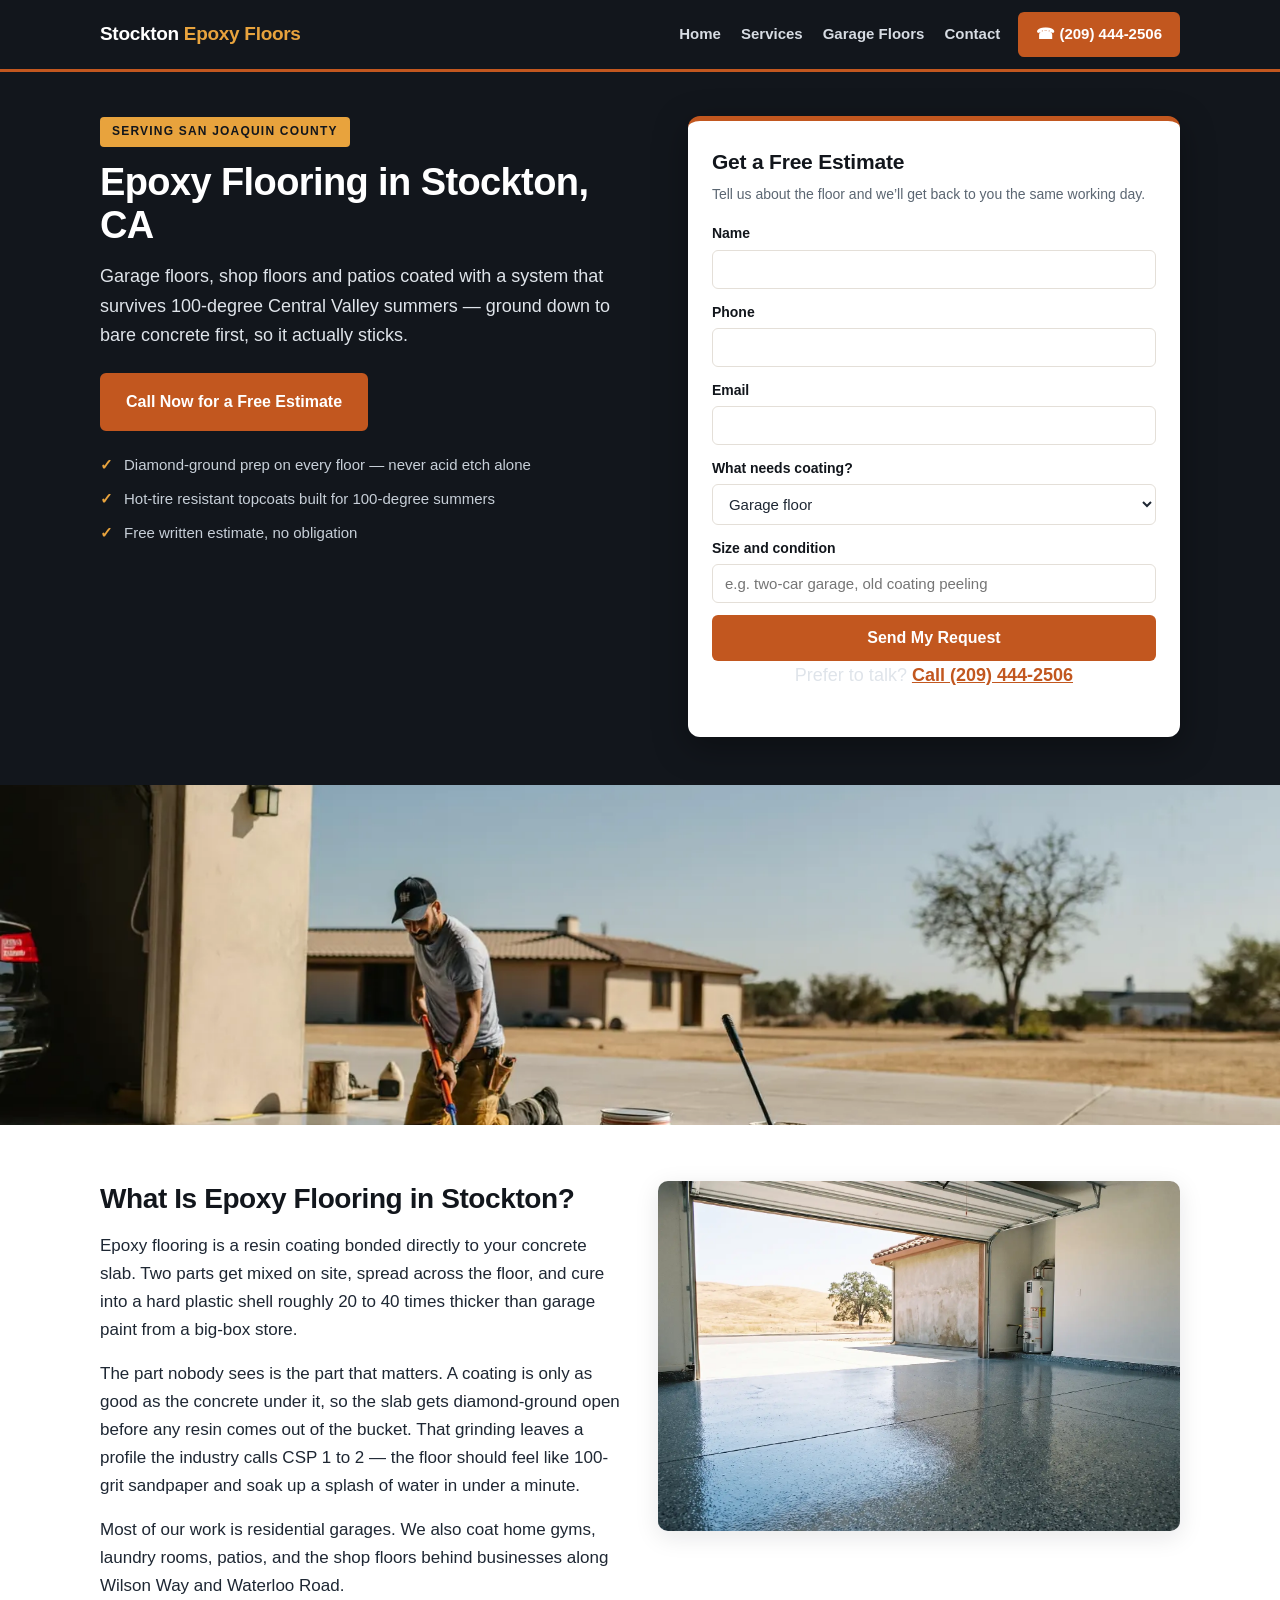
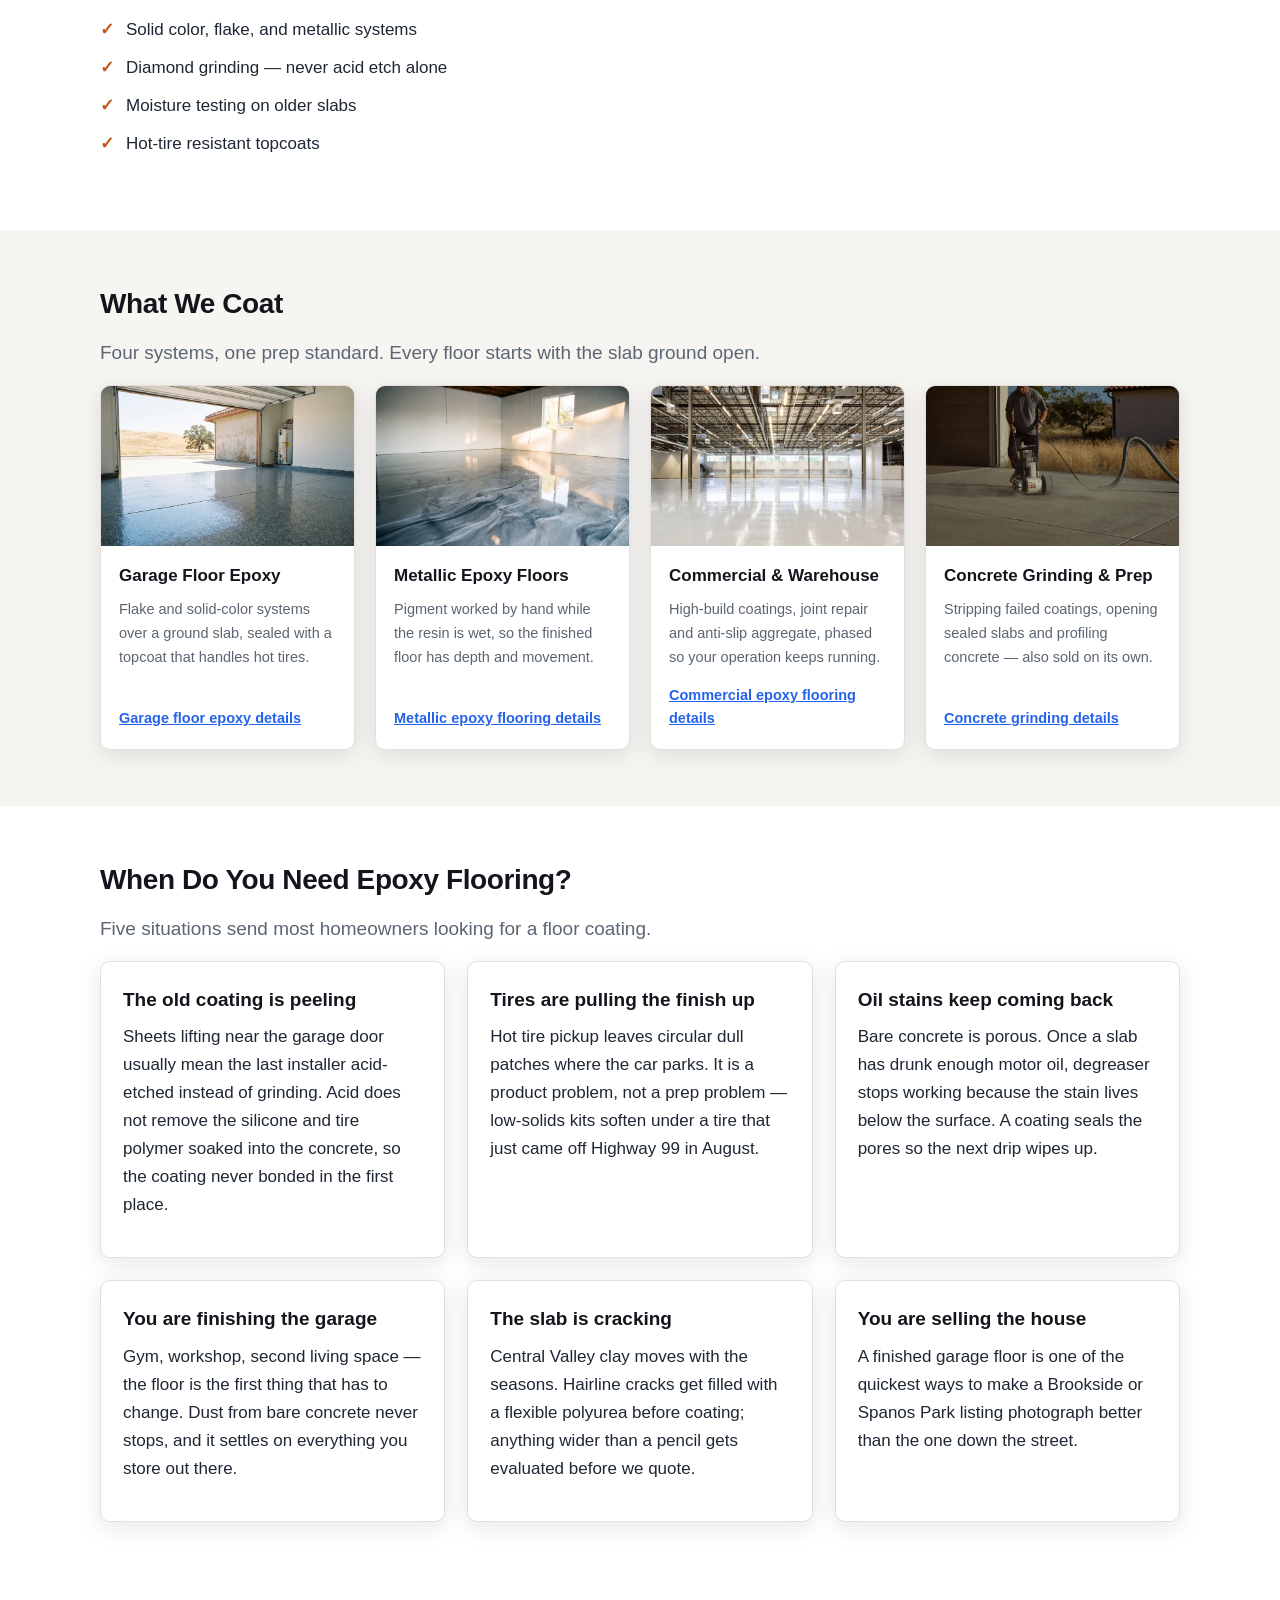
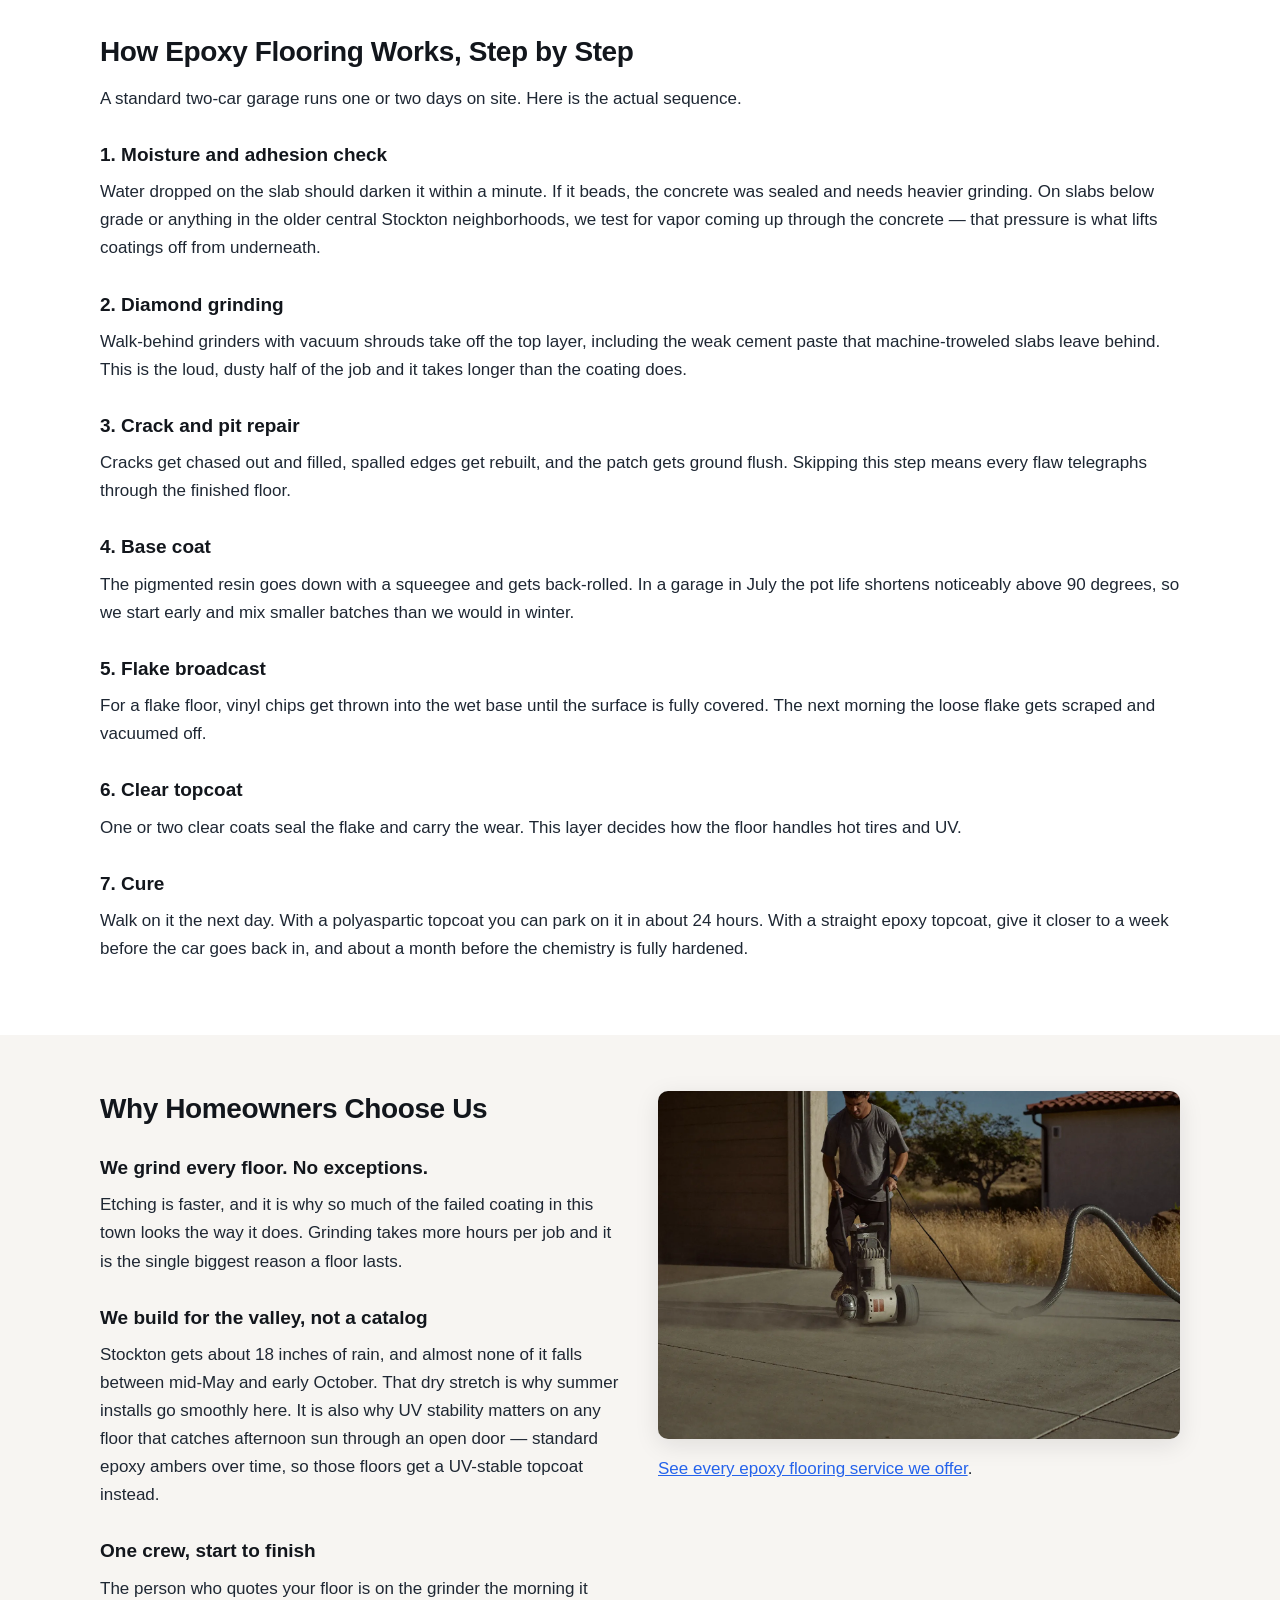
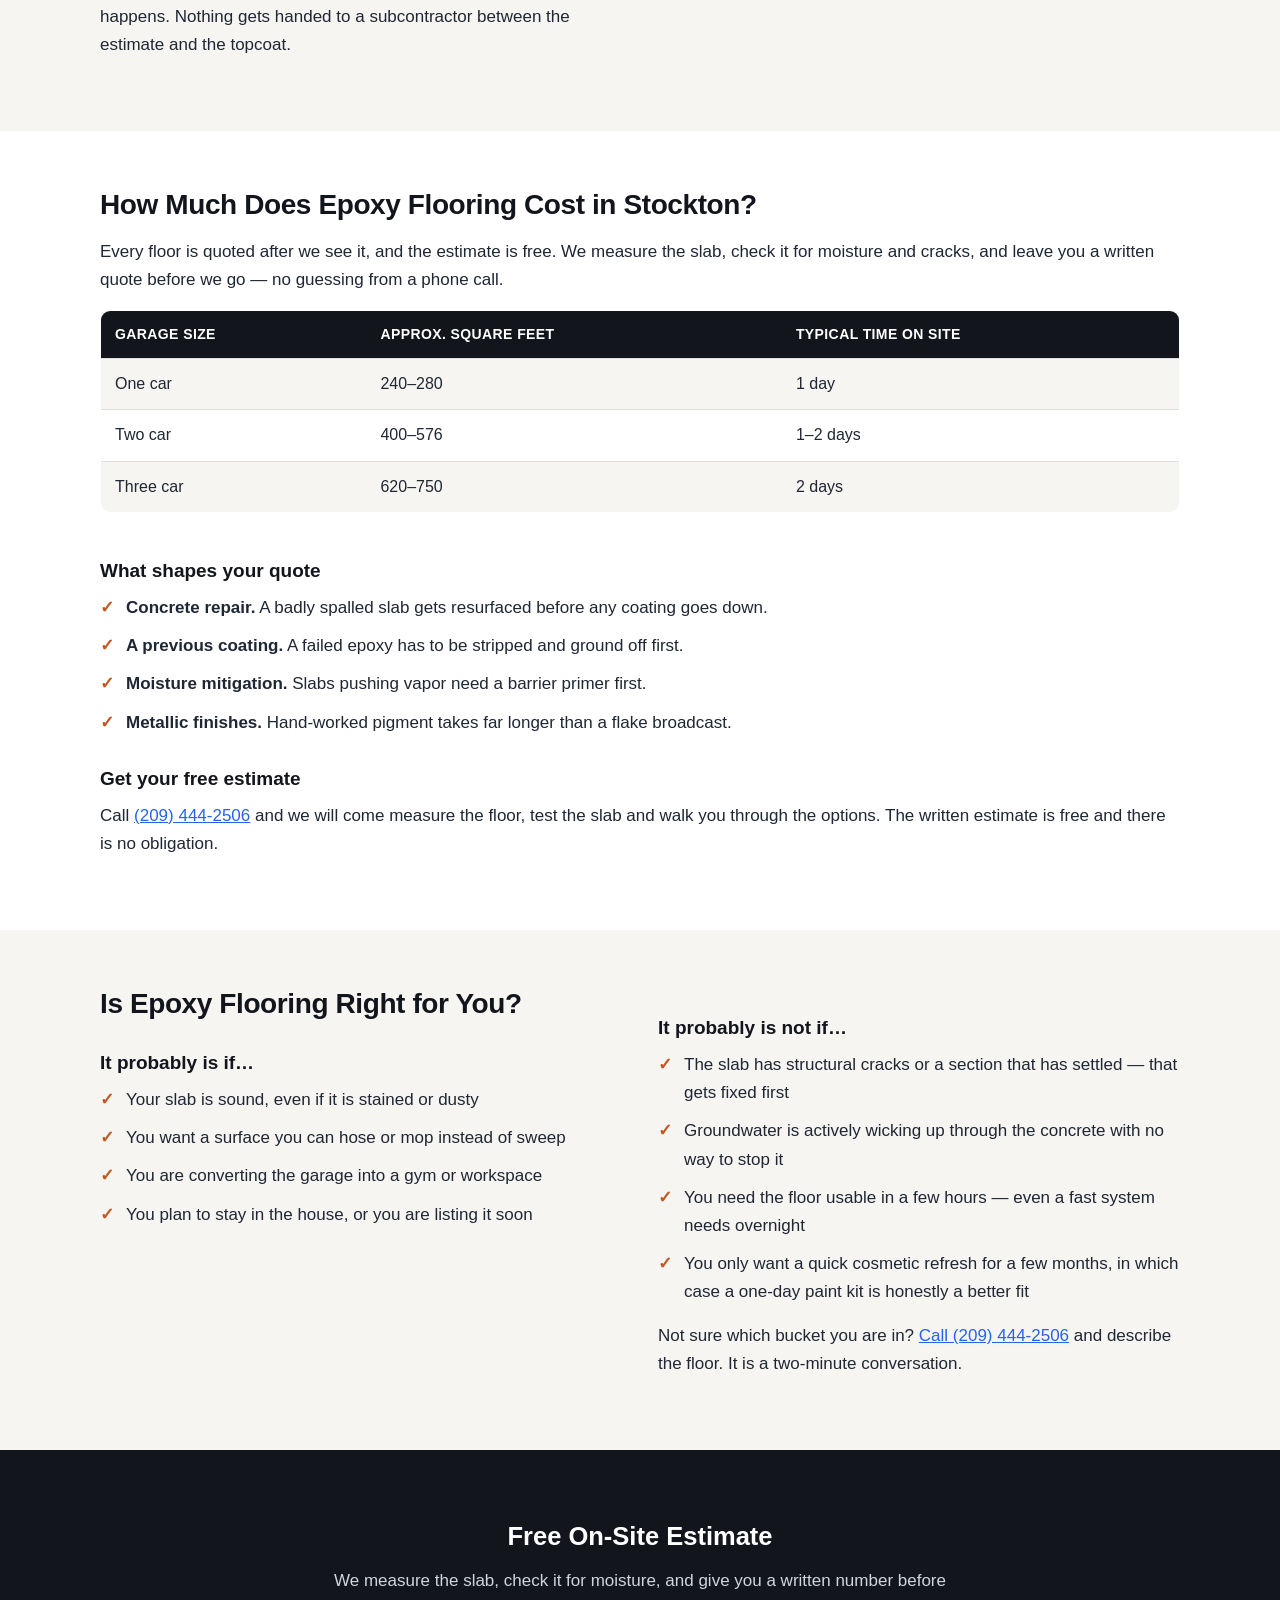
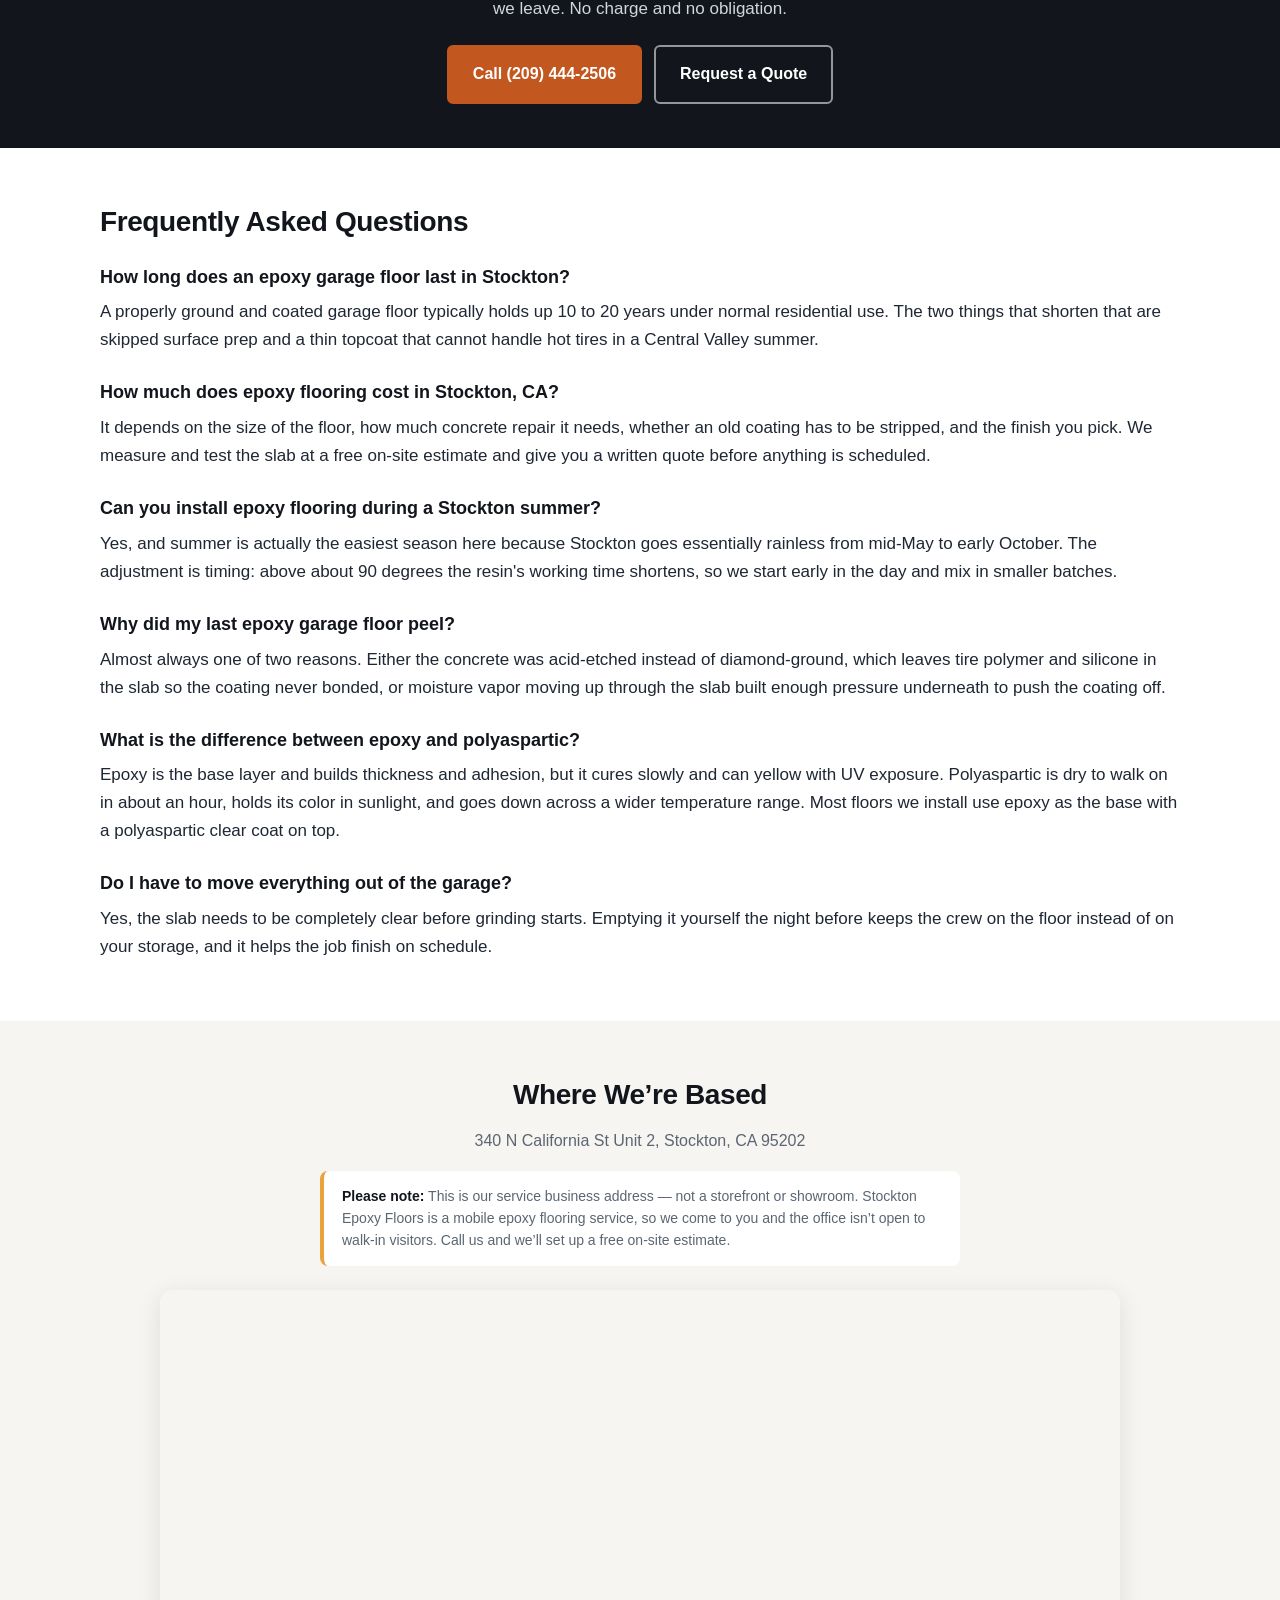
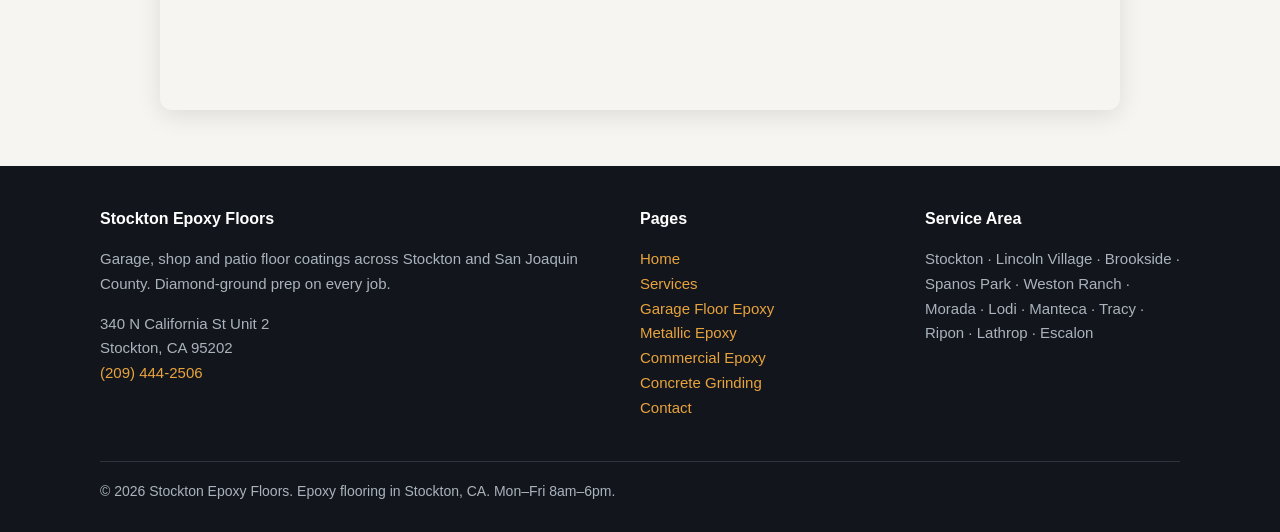
==== commit 5567daeb: "Remove pricing from home page Removes dollar figures and price comparisons; cost sections now explai" ====
--- a/index.html
+++ b/index.html
@@ -3,6 +3,7 @@
 <head>
 <meta charset="utf-8">
 <meta name="viewport" content="width=device-width, initial-scale=1">
+<meta name="google-site-verification" content="ja-gVwc5Rfc2_mWze8cPtHEUEtZyeXqR7oN5n5Yj3QU" />
 <title>Epoxy Flooring in Stockton, CA | Stockton Epoxy Floors</title>
 <meta name="description" content="Epoxy flooring in Stockton, CA. Diamond-ground prep, flake and metallic garage floor coatings built for Central Valley heat. Free estimate: (209) 444-2506.">
 <link rel="canonical" href="https://www.stocktonepoxyfloors.com/">
@@ -34,7 +35,7 @@
       <ul class="hero-points">
         <li>Diamond-ground prep on every floor &mdash; never acid etch alone</li>
         <li>Hot-tire resistant topcoats built for 100-degree summers</li>
-        <li>Written price on the spot, no obligation</li>
+        <li>Free written estimate, no obligation</li>
       </ul>
     </div>
     <div class="hero-form">
@@ -161,7 +162,7 @@
       </div>
       <div class="card">
         <h3>You are selling the house</h3>
-        <p>A finished garage floor is one of the cheapest ways to make a Brookside or Spanos Park listing photograph better than the one down the street.</p>
+        <p>A finished garage floor is one of the quickest ways to make a Brookside or Spanos Park listing photograph better than the one down the street.</p>
       </div>
     </div>
   </div>
@@ -195,7 +196,7 @@
     <div>
       <h2>Why Homeowners Choose Us</h2>
       <h3>We grind every floor. No exceptions.</h3>
-      <p>Etching is faster and cheaper and it is why so much of the failed coating in this town looks the way it does. Grinding costs us more hours per job and it is the single biggest reason a floor lasts.</p>
+      <p>Etching is faster, and it is why so much of the failed coating in this town looks the way it does. Grinding takes more hours per job and it is the single biggest reason a floor lasts.</p>
       <h3>We build for the valley, not a catalog</h3>
       <p>Stockton gets about 18 inches of rain, and almost none of it falls between mid-May and early October. That dry stretch is why summer installs go smoothly here. It is also why UV stability matters on any floor that catches afternoon sun through an open door &mdash; standard epoxy ambers over time, so those floors get a UV-stable topcoat instead.</p>
       <h3>One crew, start to finish</h3>
@@ -212,24 +213,24 @@
 <section class="section">
   <div class="wrap">
     <h2>How Much Does Epoxy Flooring Cost in Stockton?</h2>
-    <p>Professionally installed epoxy runs about <strong>$4 to $10 per square foot</strong> here. Roughly $1 to $5 of that is material and $3 to $5 is labor, which is why the prep-heavy jobs land at the top of the range.</p>
+    <p>Every floor is quoted after we see it, and the estimate is free. We measure the slab, check it for moisture and cracks, and leave you a written quote before we go &mdash; no guessing from a phone call.</p>
     <div class="table-scroll">
       <table class="price">
-        <tr><th>Garage size</th><th>Approx. square feet</th><th>Typical installed range</th></tr>
-        <tr><td>One car</td><td>240&ndash;280</td><td>$1,200 &ndash; $2,200</td></tr>
-        <tr><td>Two car</td><td>400&ndash;576</td><td>$1,900 &ndash; $4,600</td></tr>
-        <tr><td>Three car</td><td>620&ndash;750</td><td>$2,900 &ndash; $6,200</td></tr>
+        <tr><th>Garage size</th><th>Approx. square feet</th><th>Typical time on site</th></tr>
+        <tr><td>One car</td><td>240&ndash;280</td><td>1 day</td></tr>
+        <tr><td>Two car</td><td>400&ndash;576</td><td>1&ndash;2 days</td></tr>
+        <tr><td>Three car</td><td>620&ndash;750</td><td>2 days</td></tr>
       </table>
     </div>
-    <h3>What pushes a quote up</h3>
+    <h3>What shapes your quote</h3>
     <ul class="checks">
-      <li><strong>Concrete repair.</strong> Resurfacing a badly spalled slab adds roughly $3 to $7 per square foot before any coating goes down.</li>
-      <li><strong>A previous coating.</strong> Stripping and grinding off a failed epoxy is billed as its own step.</li>
+      <li><strong>Concrete repair.</strong> A badly spalled slab gets resurfaced before any coating goes down.</li>
+      <li><strong>A previous coating.</strong> A failed epoxy has to be stripped and ground off first.</li>
       <li><strong>Moisture mitigation.</strong> Slabs pushing vapor need a barrier primer first.</li>
       <li><strong>Metallic finishes.</strong> Hand-worked pigment takes far longer than a flake broadcast.</li>
     </ul>
-    <h3>What brings it down</h3>
-    <p>An empty garage on install day, a slab in decent shape, and a solid color instead of a metallic pour. Clearing the space yourself is the easiest money you will save on the whole job.</p>
+    <h3>Get your free estimate</h3>
+    <p>Call <a href="tel:+12094442506" style="color: #2563eb; text-decoration: underline;">(209) 444-2506</a> and we will come measure the floor, test the slab and walk you through the options. The written estimate is free and there is no obligation.</p>
   </div>
 </section>
 
@@ -252,7 +253,7 @@
         <li>The slab has structural cracks or a section that has settled &mdash; that gets fixed first</li>
         <li>Groundwater is actively wicking up through the concrete with no way to stop it</li>
         <li>You need the floor usable in a few hours &mdash; even a fast system needs overnight</li>
-        <li>You want the cheapest possible option, in which case a one-day paint kit is honestly a better fit for your budget</li>
+        <li>You only want a quick cosmetic refresh for a few months, in which case a one-day paint kit is honestly a better fit</li>
       </ul>
       <p>Not sure which bucket you are in? <a href="tel:+12094442506" style="color: #2563eb; text-decoration: underline;">Call (209) 444-2506</a> and describe the floor. It is a two-minute conversation.</p>
     </div>
@@ -280,7 +281,7 @@
     <p>A properly ground and coated garage floor typically holds up 10 to 20 years under normal residential use. The two things that shorten that are skipped surface prep and a thin topcoat that cannot handle hot tires in a Central Valley summer.</p>
 
     <h3>How much does epoxy flooring cost in Stockton, CA?</h3>
-    <p>Expect $4 to $10 per square foot installed, which puts a typical two-car garage between roughly $1,900 and $4,600. Concrete repair, stripping an old coating, and metallic finishes all move a quote toward the upper end.</p>
+    <p>It depends on the size of the floor, how much concrete repair it needs, whether an old coating has to be stripped, and the finish you pick. We measure and test the slab at a free on-site estimate and give you a written quote before anything is scheduled.</p>
 
     <h3>Can you install epoxy flooring during a Stockton summer?</h3>
     <p>Yes, and summer is actually the easiest season here because Stockton goes essentially rainless from mid-May to early October. The adjustment is timing: above about 90 degrees the resin's working time shortens, so we start early in the day and mix in smaller batches.</p>
@@ -289,10 +290,10 @@
     <p>Almost always one of two reasons. Either the concrete was acid-etched instead of diamond-ground, which leaves tire polymer and silicone in the slab so the coating never bonded, or moisture vapor moving up through the slab built enough pressure underneath to push the coating off.</p>
 
     <h3>What is the difference between epoxy and polyaspartic?</h3>
-    <p>Epoxy is the base layer and is the more affordable of the two, but it cures slowly and can yellow with UV exposure. Polyaspartic is dry to walk on in about an hour, holds its color in sunlight, and goes down across a wider temperature range, but it costs more. Most floors we install use epoxy as the base with a polyaspartic clear coat on top.</p>
+    <p>Epoxy is the base layer and builds thickness and adhesion, but it cures slowly and can yellow with UV exposure. Polyaspartic is dry to walk on in about an hour, holds its color in sunlight, and goes down across a wider temperature range. Most floors we install use epoxy as the base with a polyaspartic clear coat on top.</p>
 
     <h3>Do I have to move everything out of the garage?</h3>
-    <p>Yes, the slab needs to be completely clear before grinding starts. Emptying it yourself the night before keeps the crew on the floor instead of on your storage, and it is the simplest way to keep the labor line on your quote down.</p>
+    <p>Yes, the slab needs to be completely clear before grinding starts. Emptying it yourself the night before keeps the crew on the floor instead of on your storage, and it helps the job finish on schedule.</p>
   </div>
 </section>
 
@@ -344,11 +345,11 @@
 <script type="application/ld+json">
 {"@context":"https://schema.org","@type":"FAQPage","mainEntity":[
 {"@type":"Question","name":"How long does an epoxy garage floor last in Stockton?","acceptedAnswer":{"@type":"Answer","text":"A properly ground and coated garage floor typically holds up 10 to 20 years under normal residential use. The two things that shorten that are skipped surface prep and a thin topcoat that cannot handle hot tires in a Central Valley summer."}},
-{"@type":"Question","name":"How much does epoxy flooring cost in Stockton, CA?","acceptedAnswer":{"@type":"Answer","text":"Expect $4 to $10 per square foot installed, which puts a typical two-car garage between roughly $1,900 and $4,600. Concrete repair, stripping an old coating, and metallic finishes all move a quote toward the upper end."}},
+{"@type":"Question","name":"How much does epoxy flooring cost in Stockton, CA?","acceptedAnswer":{"@type":"Answer","text":"It depends on the size of the floor, how much concrete repair it needs, whether an old coating has to be stripped, and the finish you pick. We measure and test the slab at a free on-site estimate and give you a written quote before anything is scheduled."}},
 {"@type":"Question","name":"Can you install epoxy flooring during a Stockton summer?","acceptedAnswer":{"@type":"Answer","text":"Yes, and summer is actually the easiest season here because Stockton goes essentially rainless from mid-May to early October. The adjustment is timing: above about 90 degrees the resin's working time shortens, so we start early in the day and mix in smaller batches."}},
 {"@type":"Question","name":"Why did my last epoxy garage floor peel?","acceptedAnswer":{"@type":"Answer","text":"Almost always one of two reasons. Either the concrete was acid-etched instead of diamond-ground, which leaves tire polymer and silicone in the slab so the coating never bonded, or moisture vapor moving up through the slab built enough pressure underneath to push the coating off."}},
-{"@type":"Question","name":"What is the difference between epoxy and polyaspartic?","acceptedAnswer":{"@type":"Answer","text":"Epoxy is the base layer and is the more affordable of the two, but it cures slowly and can yellow with UV exposure. Polyaspartic is dry to walk on in about an hour, holds its color in sunlight, and goes down across a wider temperature range, but it costs more. Most floors we install use epoxy as the base with a polyaspartic clear coat on top."}},
-{"@type":"Question","name":"Do I have to move everything out of the garage?","acceptedAnswer":{"@type":"Answer","text":"Yes, the slab needs to be completely clear before grinding starts. Emptying it yourself the night before keeps the crew on the floor instead of on your storage, and it is the simplest way to keep the labor line on your quote down."}}]}
+{"@type":"Question","name":"What is the difference between epoxy and polyaspartic?","acceptedAnswer":{"@type":"Answer","text":"Epoxy is the base layer and builds thickness and adhesion, but it cures slowly and can yellow with UV exposure. Polyaspartic is dry to walk on in about an hour, holds its color in sunlight, and goes down across a wider temperature range. Most floors we install use epoxy as the base with a polyaspartic clear coat on top."}},
+{"@type":"Question","name":"Do I have to move everything out of the garage?","acceptedAnswer":{"@type":"Answer","text":"Yes, the slab needs to be completely clear before grinding starts. Emptying it yourself the night before keeps the crew on the floor instead of on your storage, and it helps the job finish on schedule."}}]}
 </script>
 </body>
 </html>
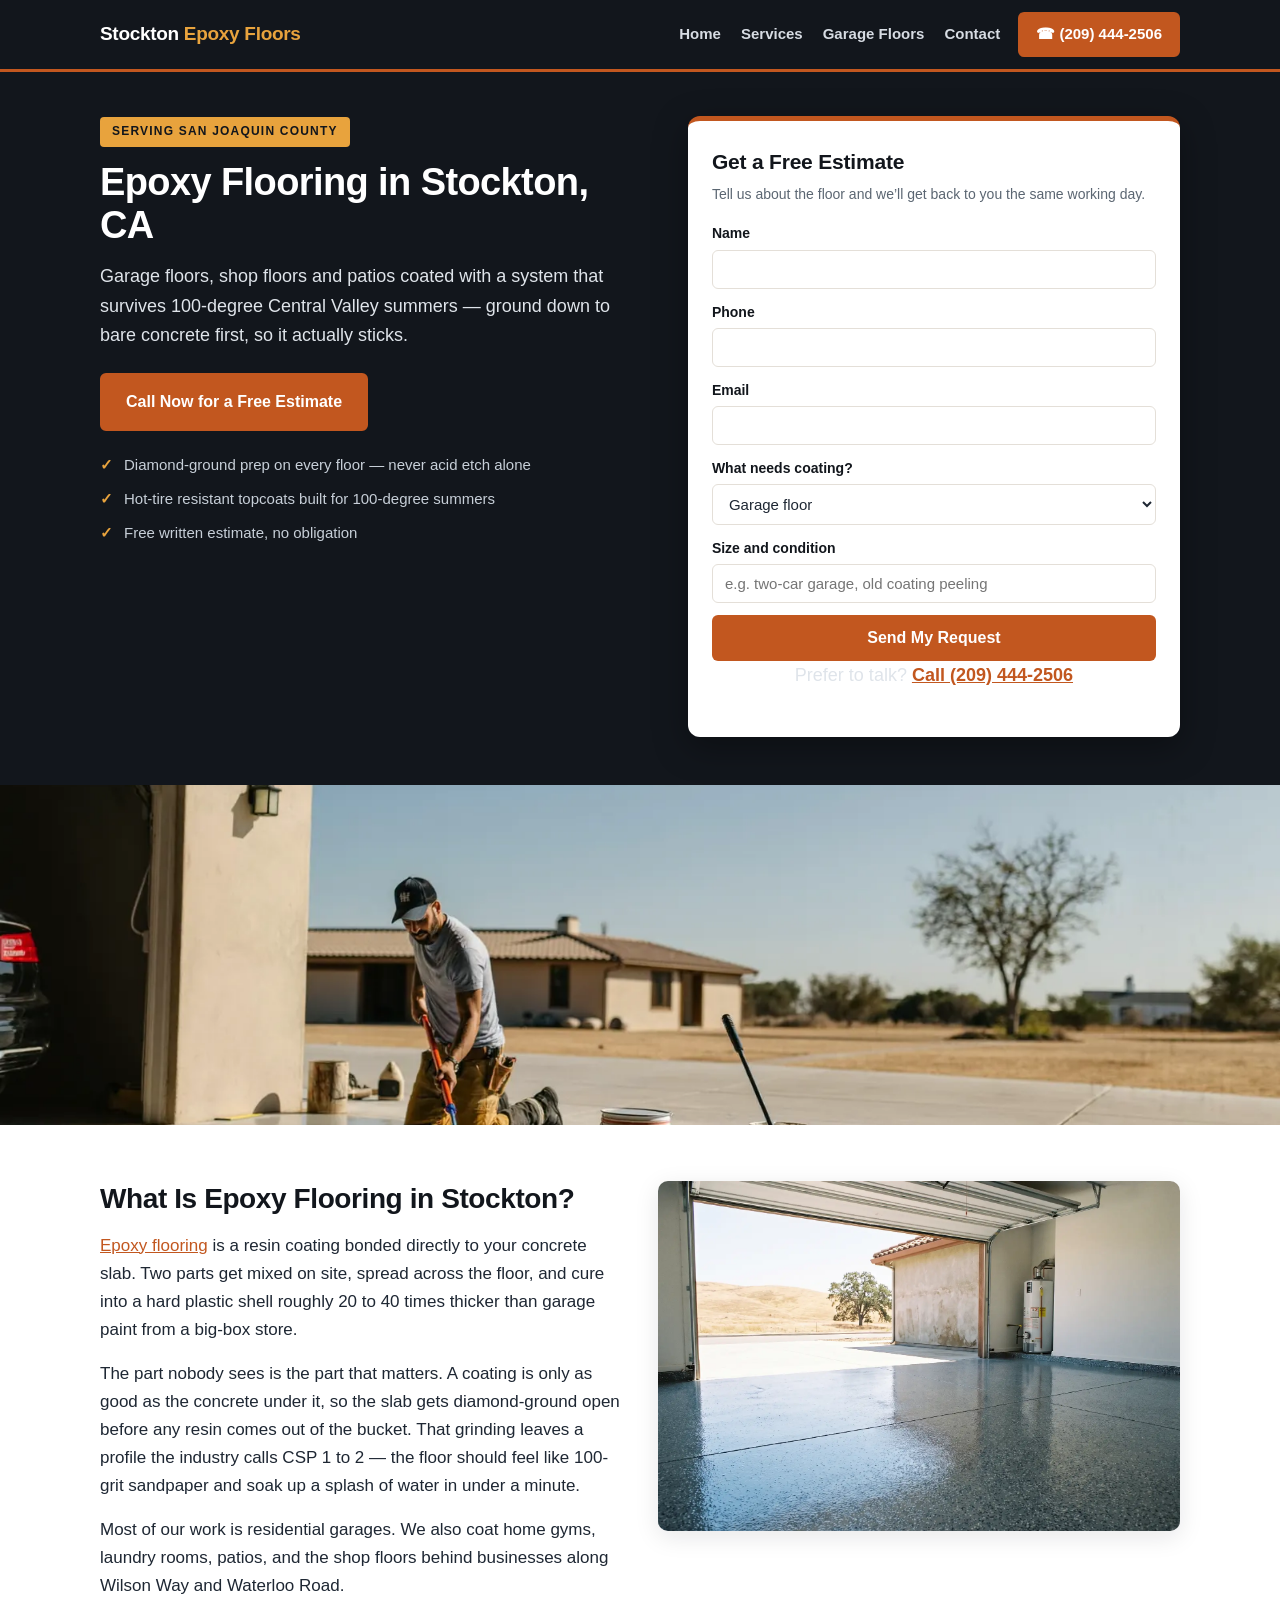
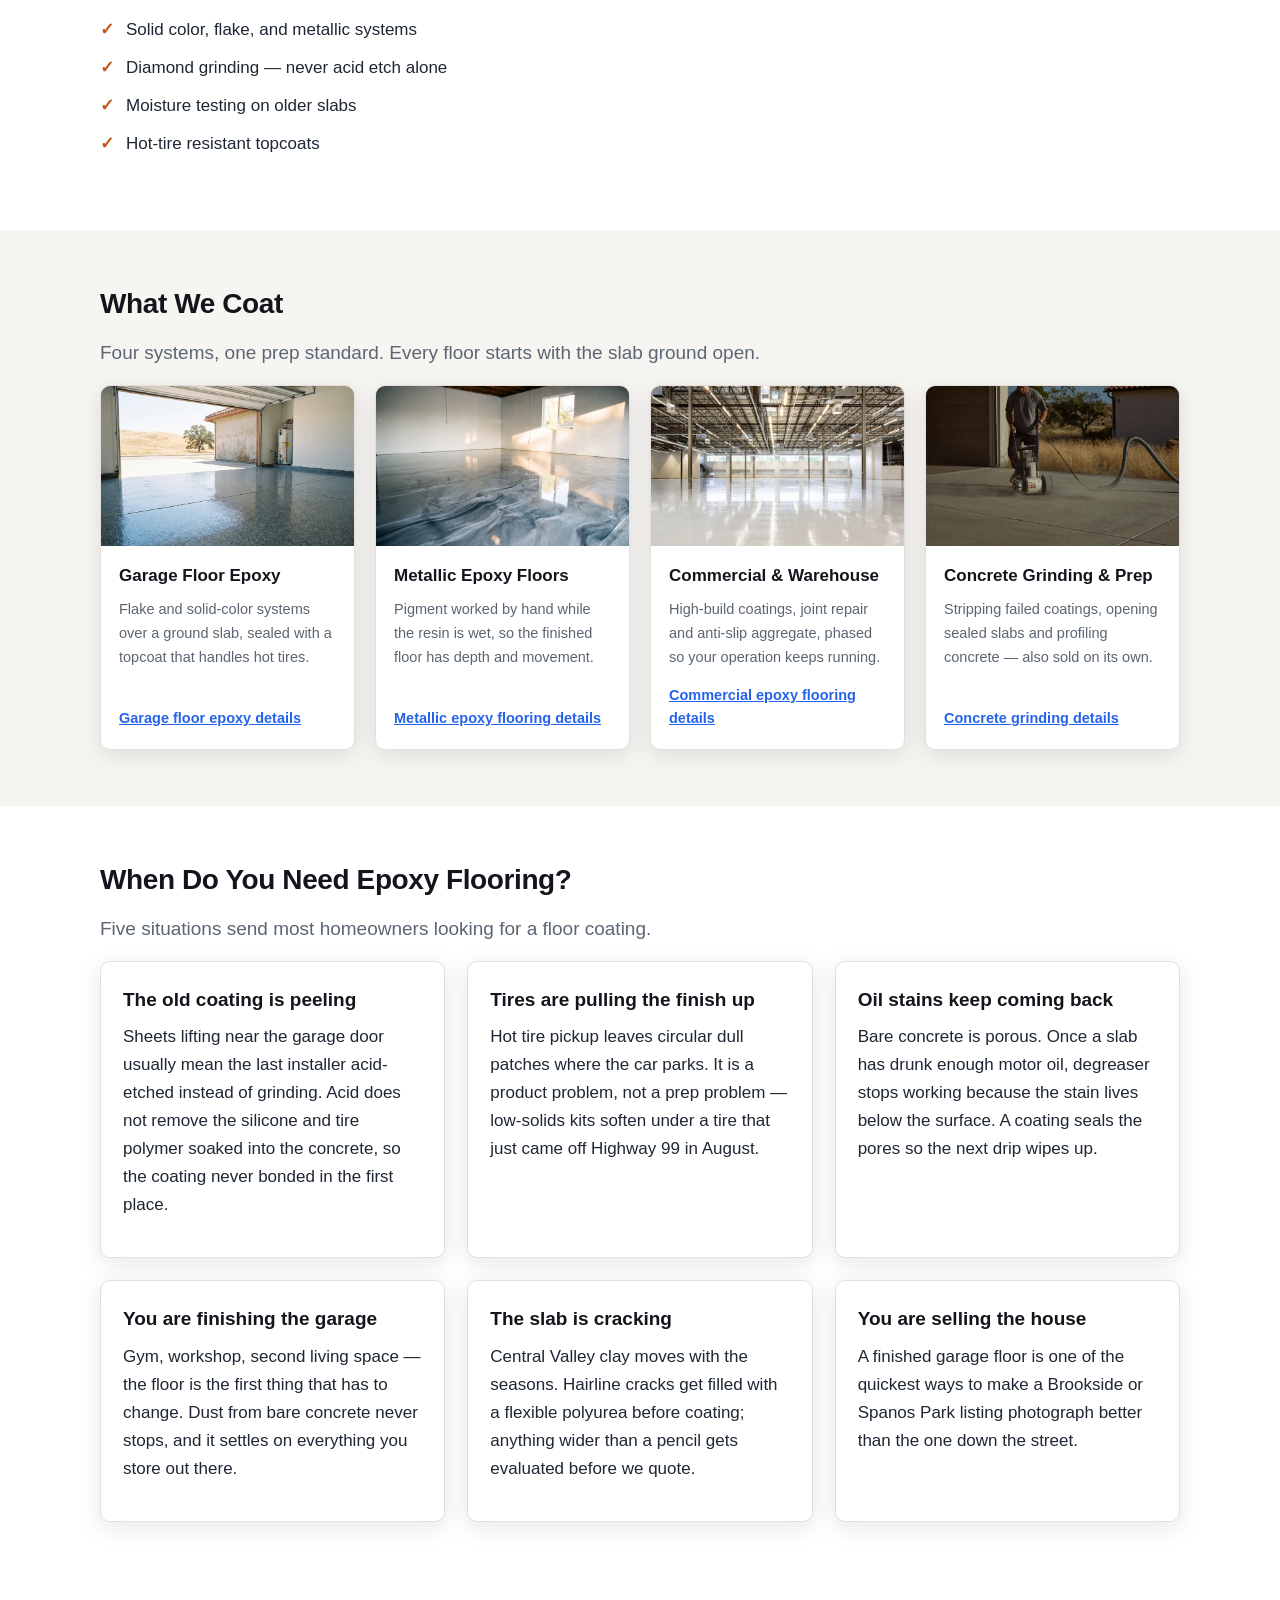
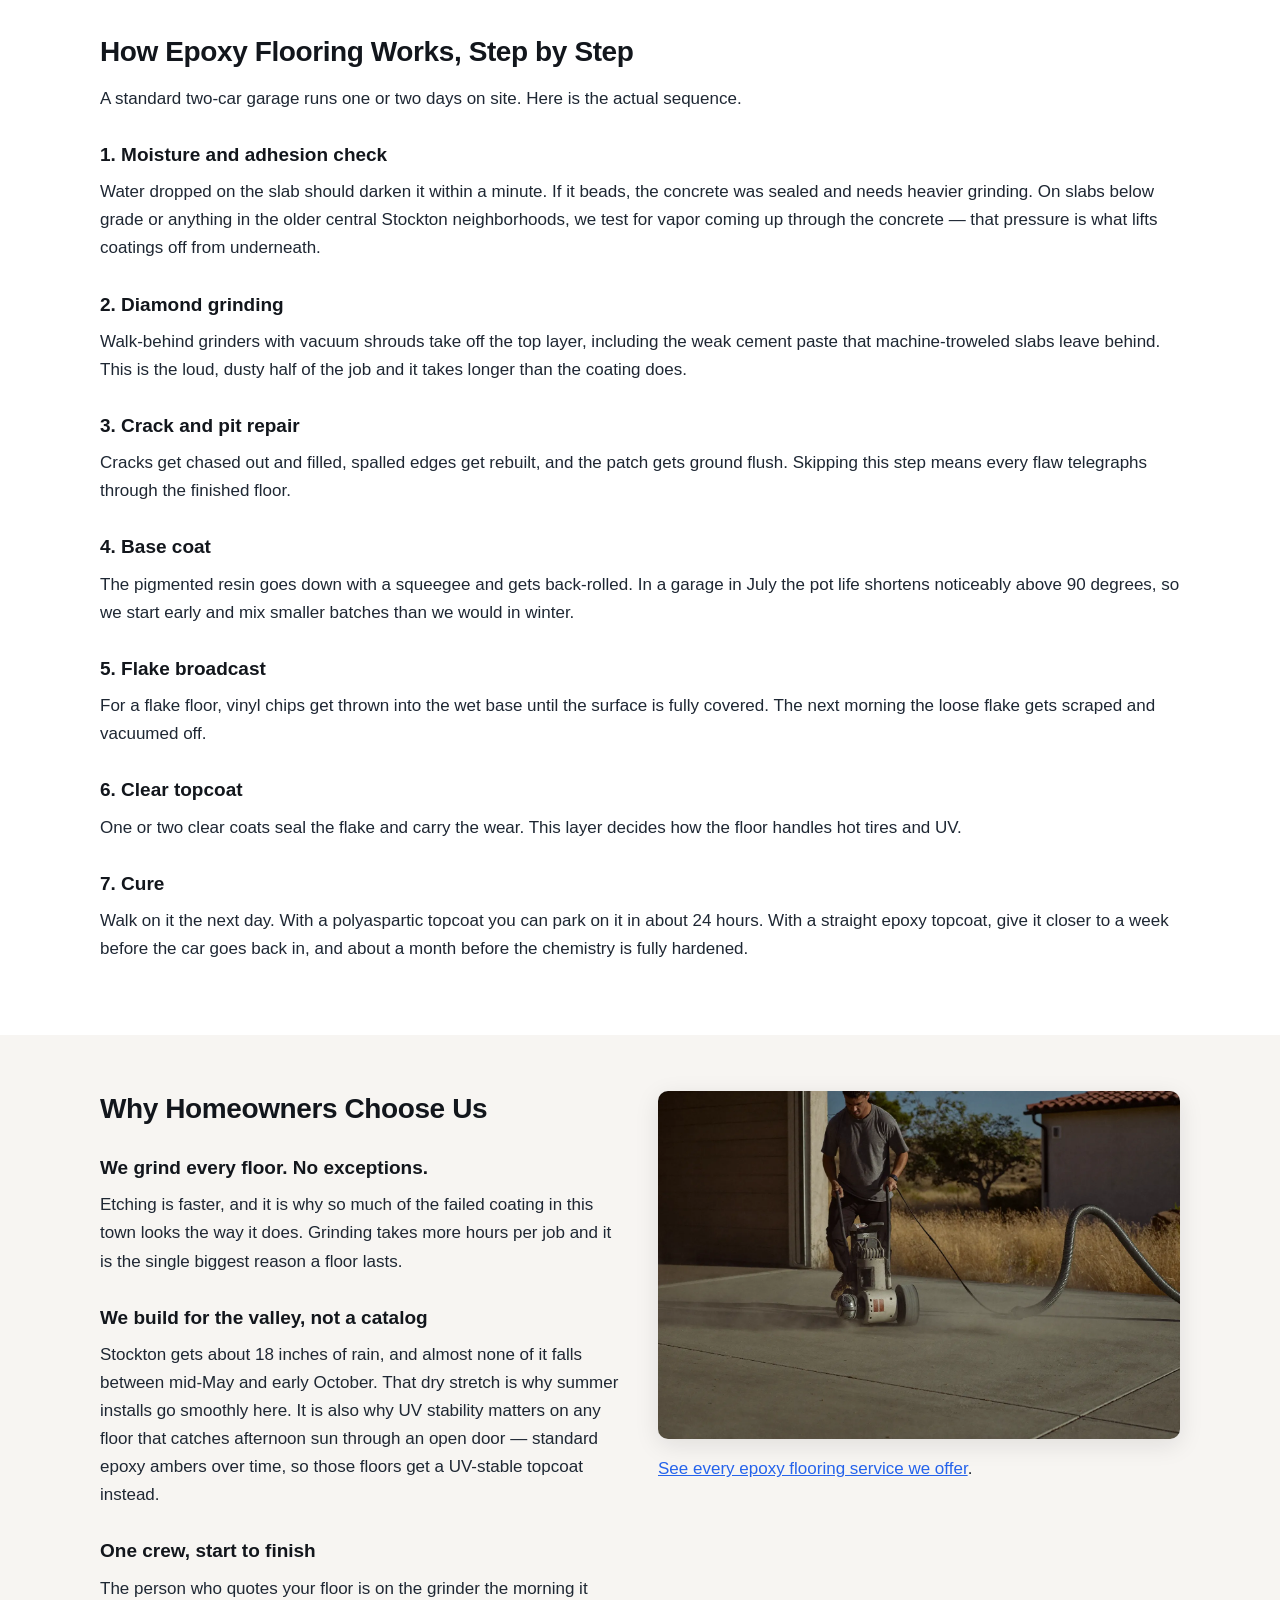
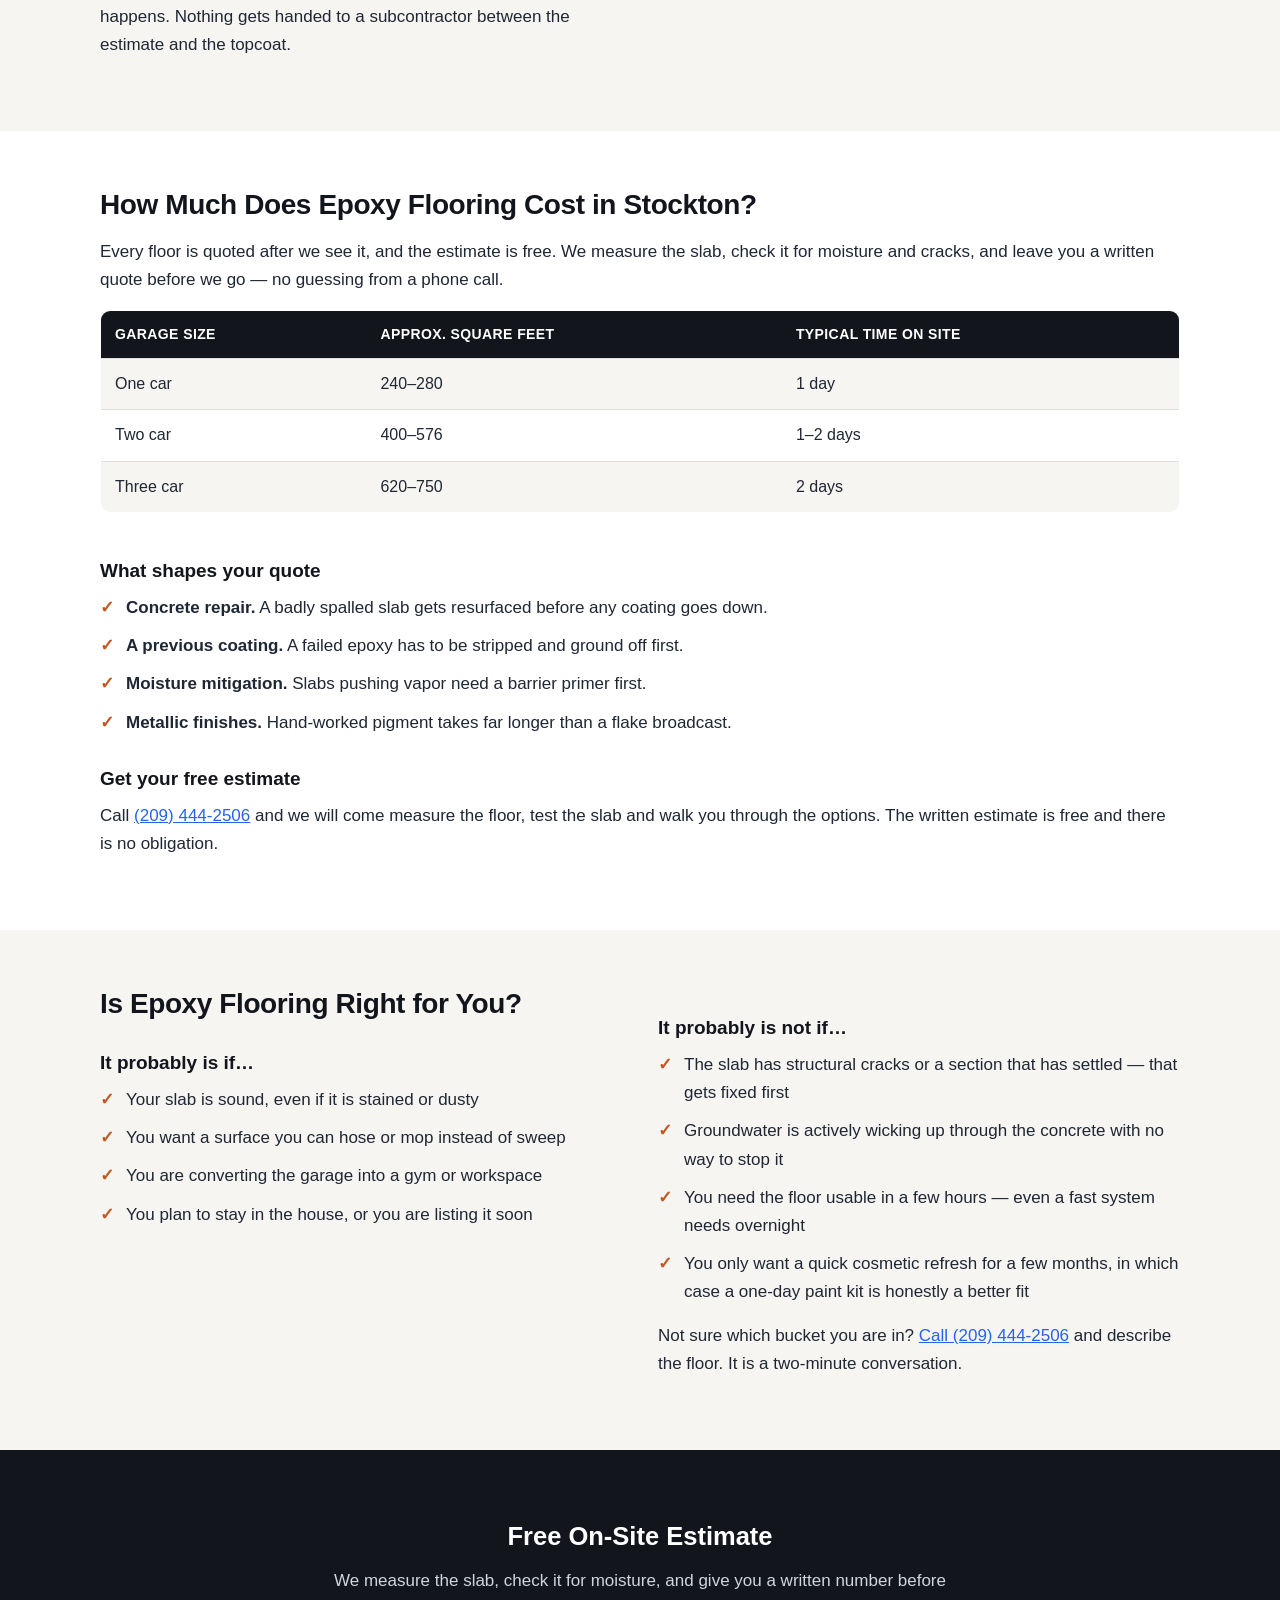
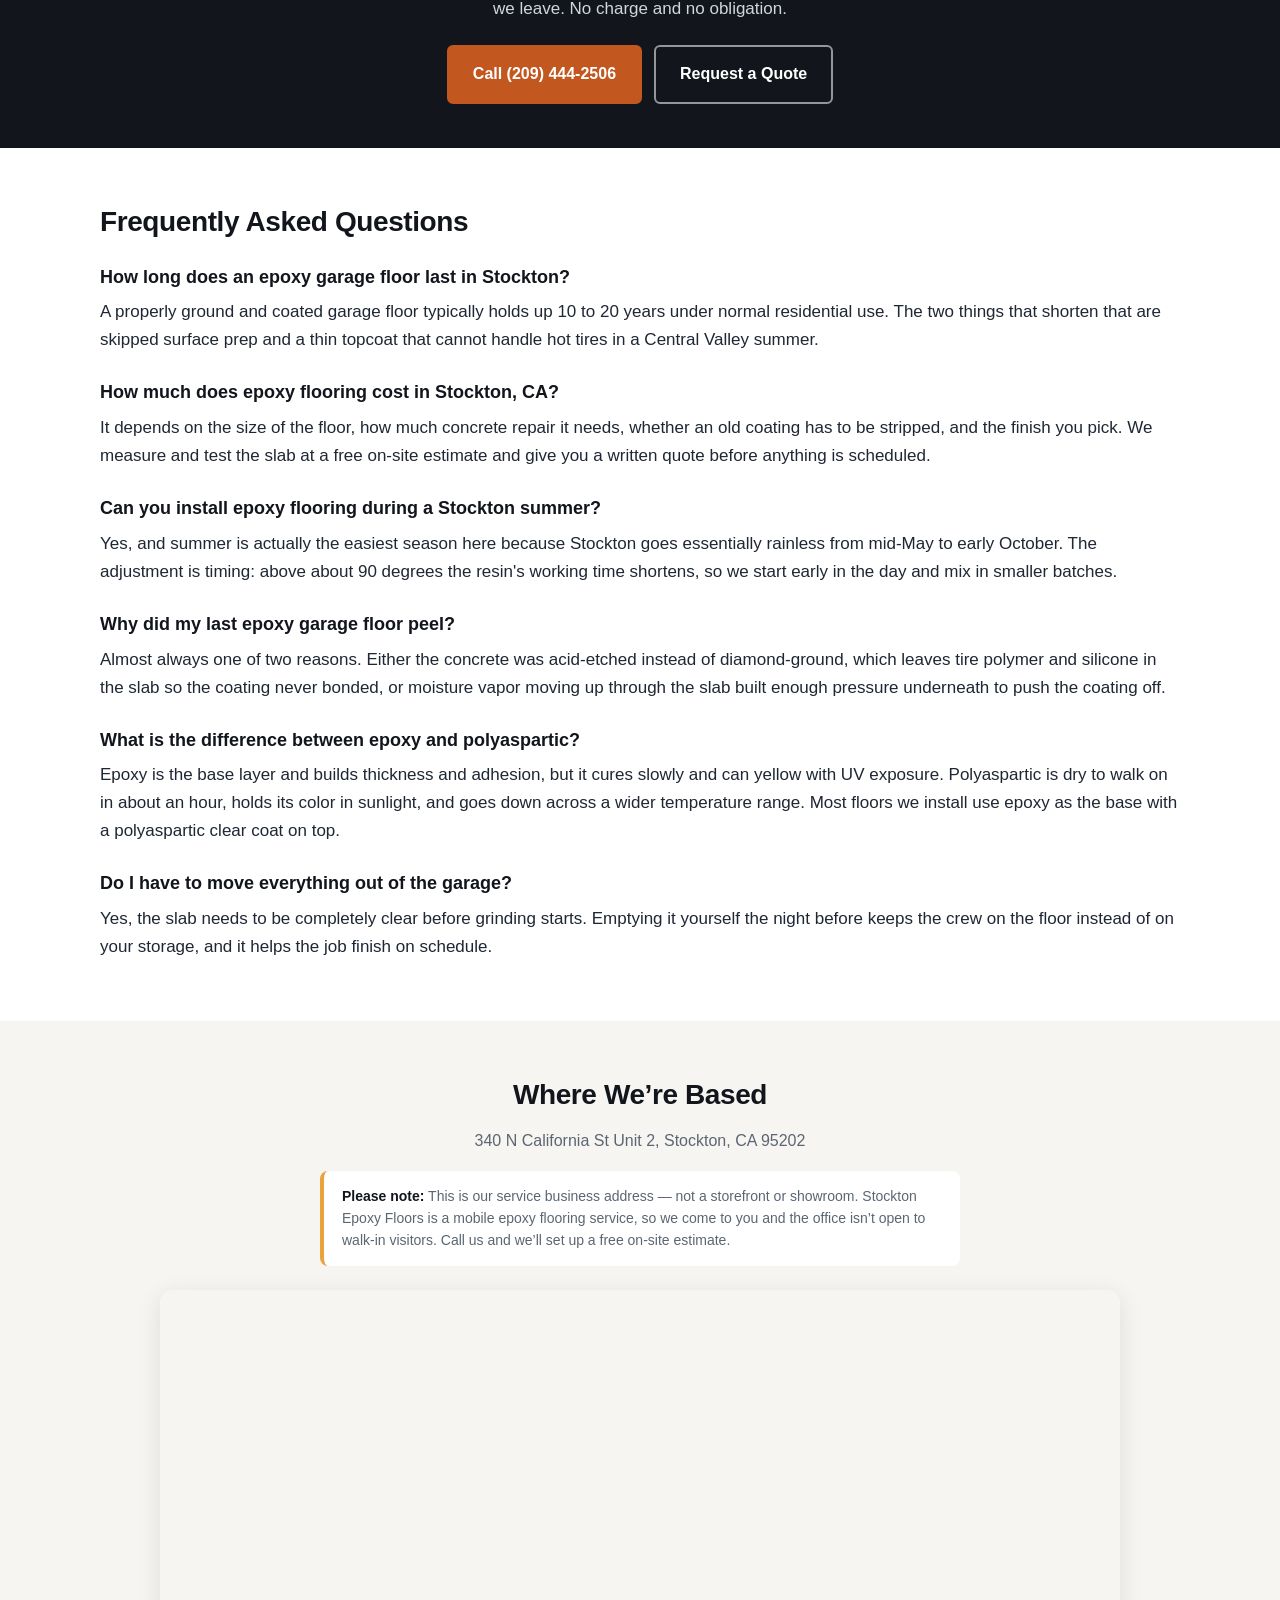
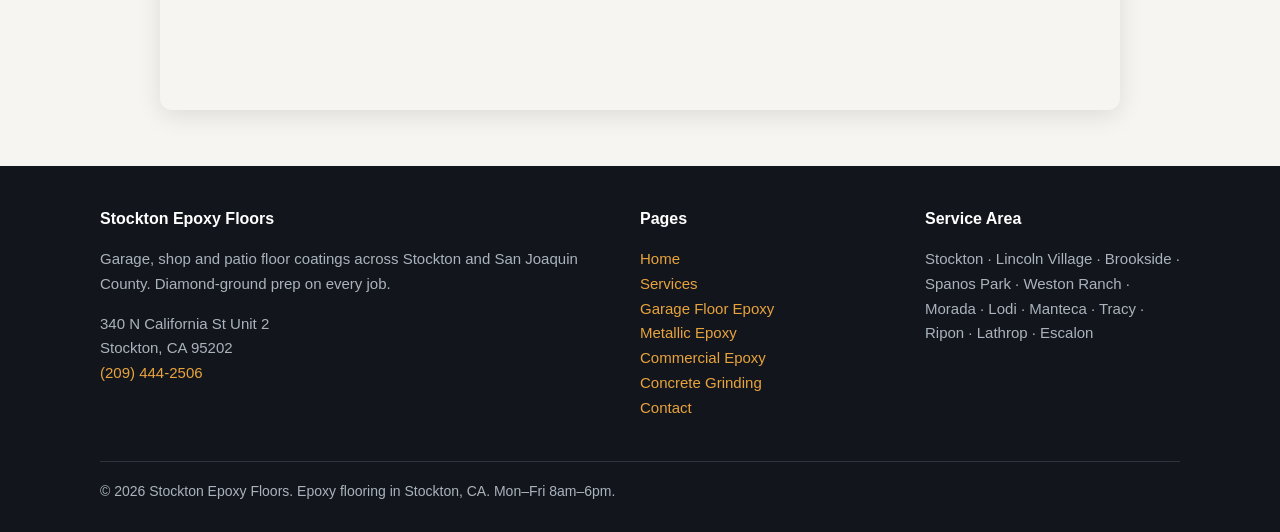
==== commit 36cbf951: "Add backlink to wylieepoxyflooring.com (circle #252)" ====
--- a/index.html
+++ b/index.html
@@ -76,7 +76,7 @@
   <div class="wrap grid2">
     <div>
       <h2>What Is Epoxy Flooring in Stockton?</h2>
-      <p>Epoxy flooring is a resin coating bonded directly to your concrete slab. Two parts get mixed on site, spread across the floor, and cure into a hard plastic shell roughly 20 to 40 times thicker than garage paint from a big-box store.</p>
+      <p><a href="https://www.wylieepoxyflooring.com/">Epoxy flooring</a> is a resin coating bonded directly to your concrete slab. Two parts get mixed on site, spread across the floor, and cure into a hard plastic shell roughly 20 to 40 times thicker than garage paint from a big-box store.</p>
       <p>The part nobody sees is the part that matters. A coating is only as good as the concrete under it, so the slab gets diamond-ground open before any resin comes out of the bucket. That grinding leaves a profile the industry calls CSP 1 to 2 &mdash; the floor should feel like 100-grit sandpaper and soak up a splash of water in under a minute.</p>
       <p>Most of our work is residential garages. We also coat home gyms, laundry rooms, patios, and the shop floors behind businesses along Wilson Way and Waterloo Road.</p>
       <ul class="checks">
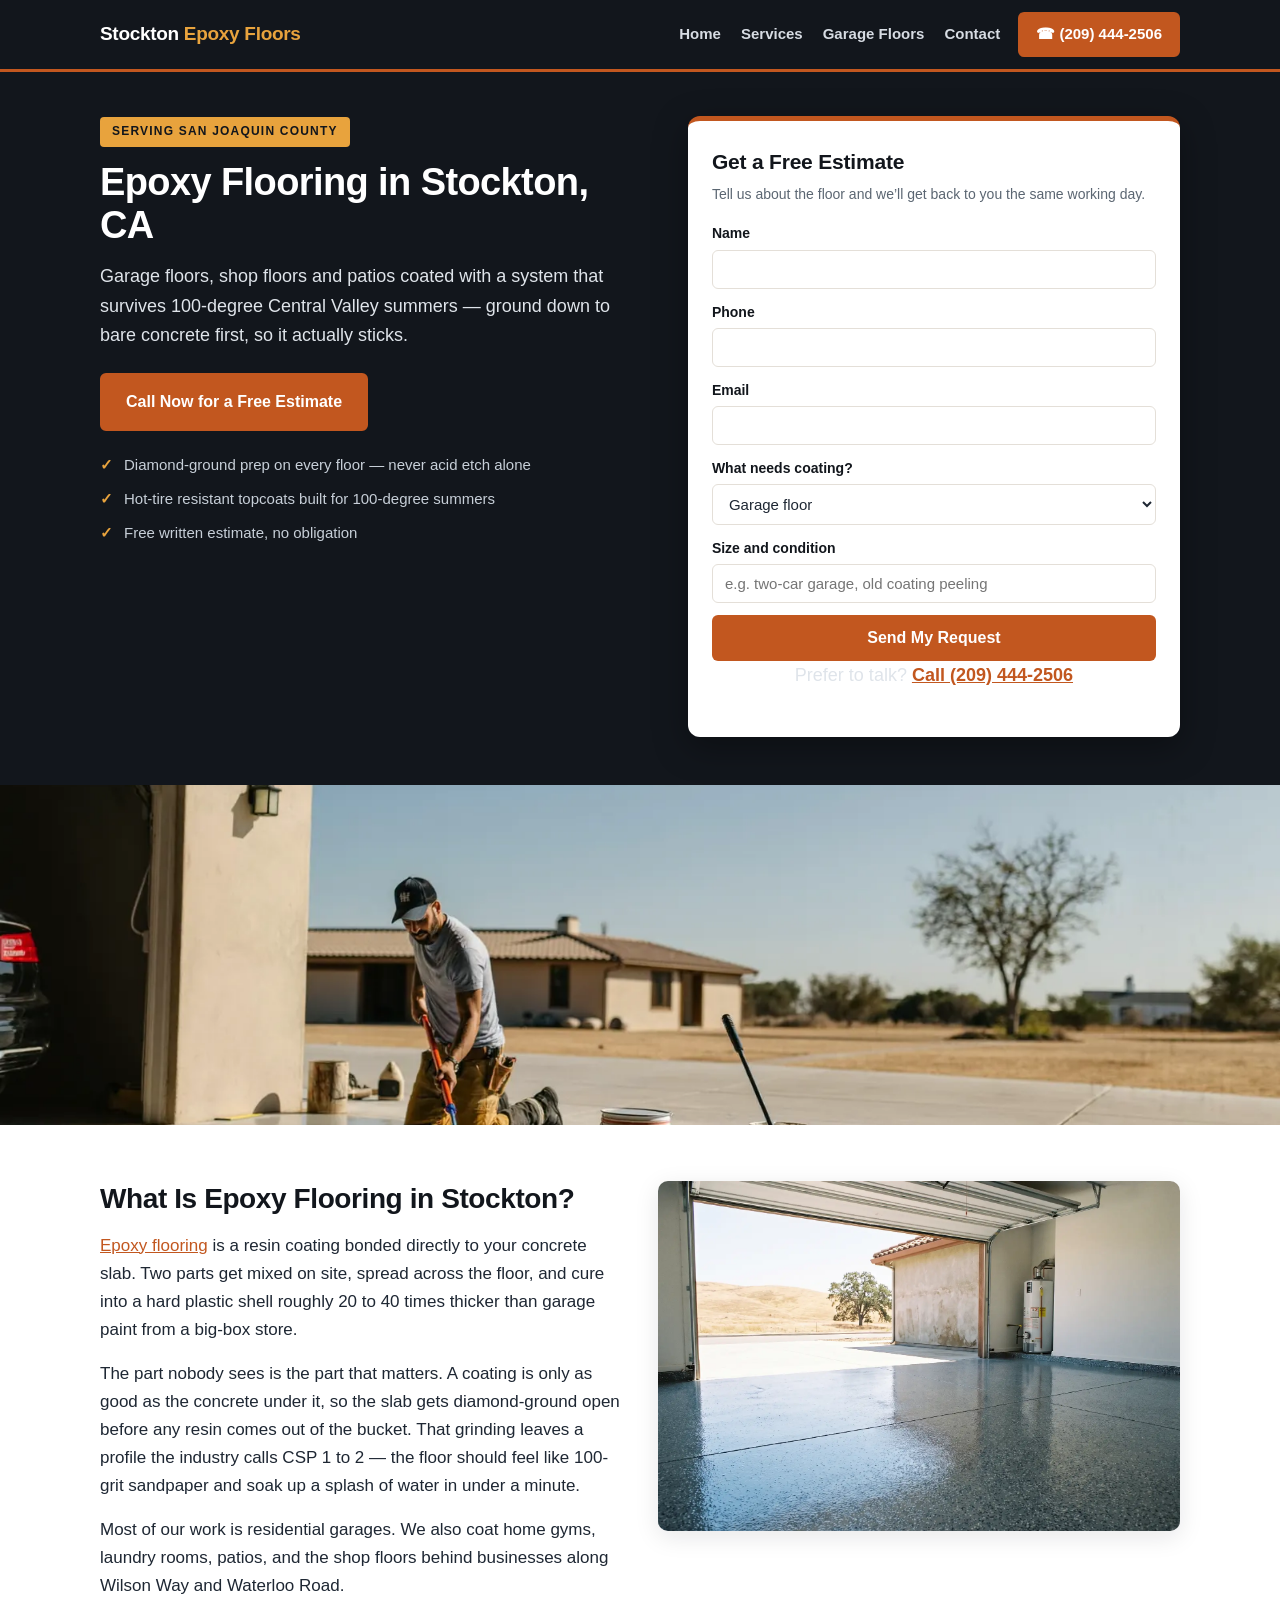
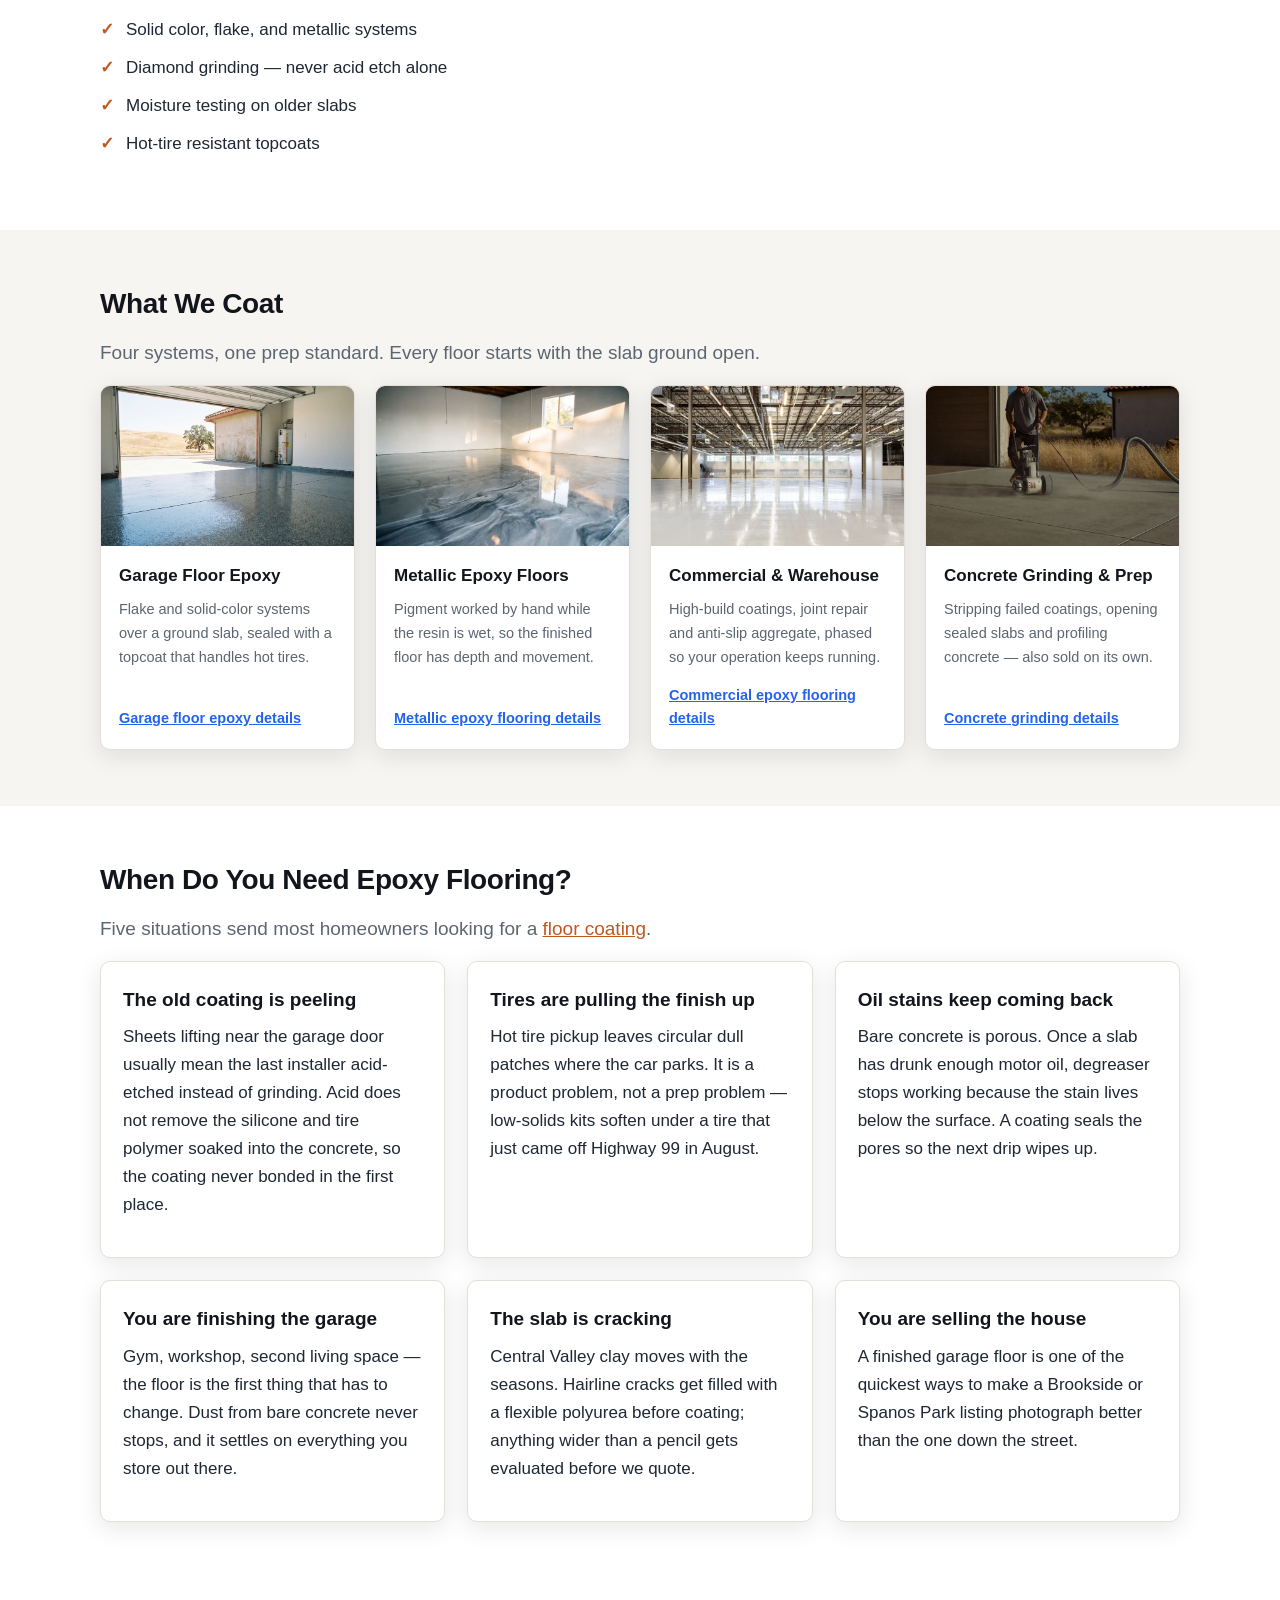
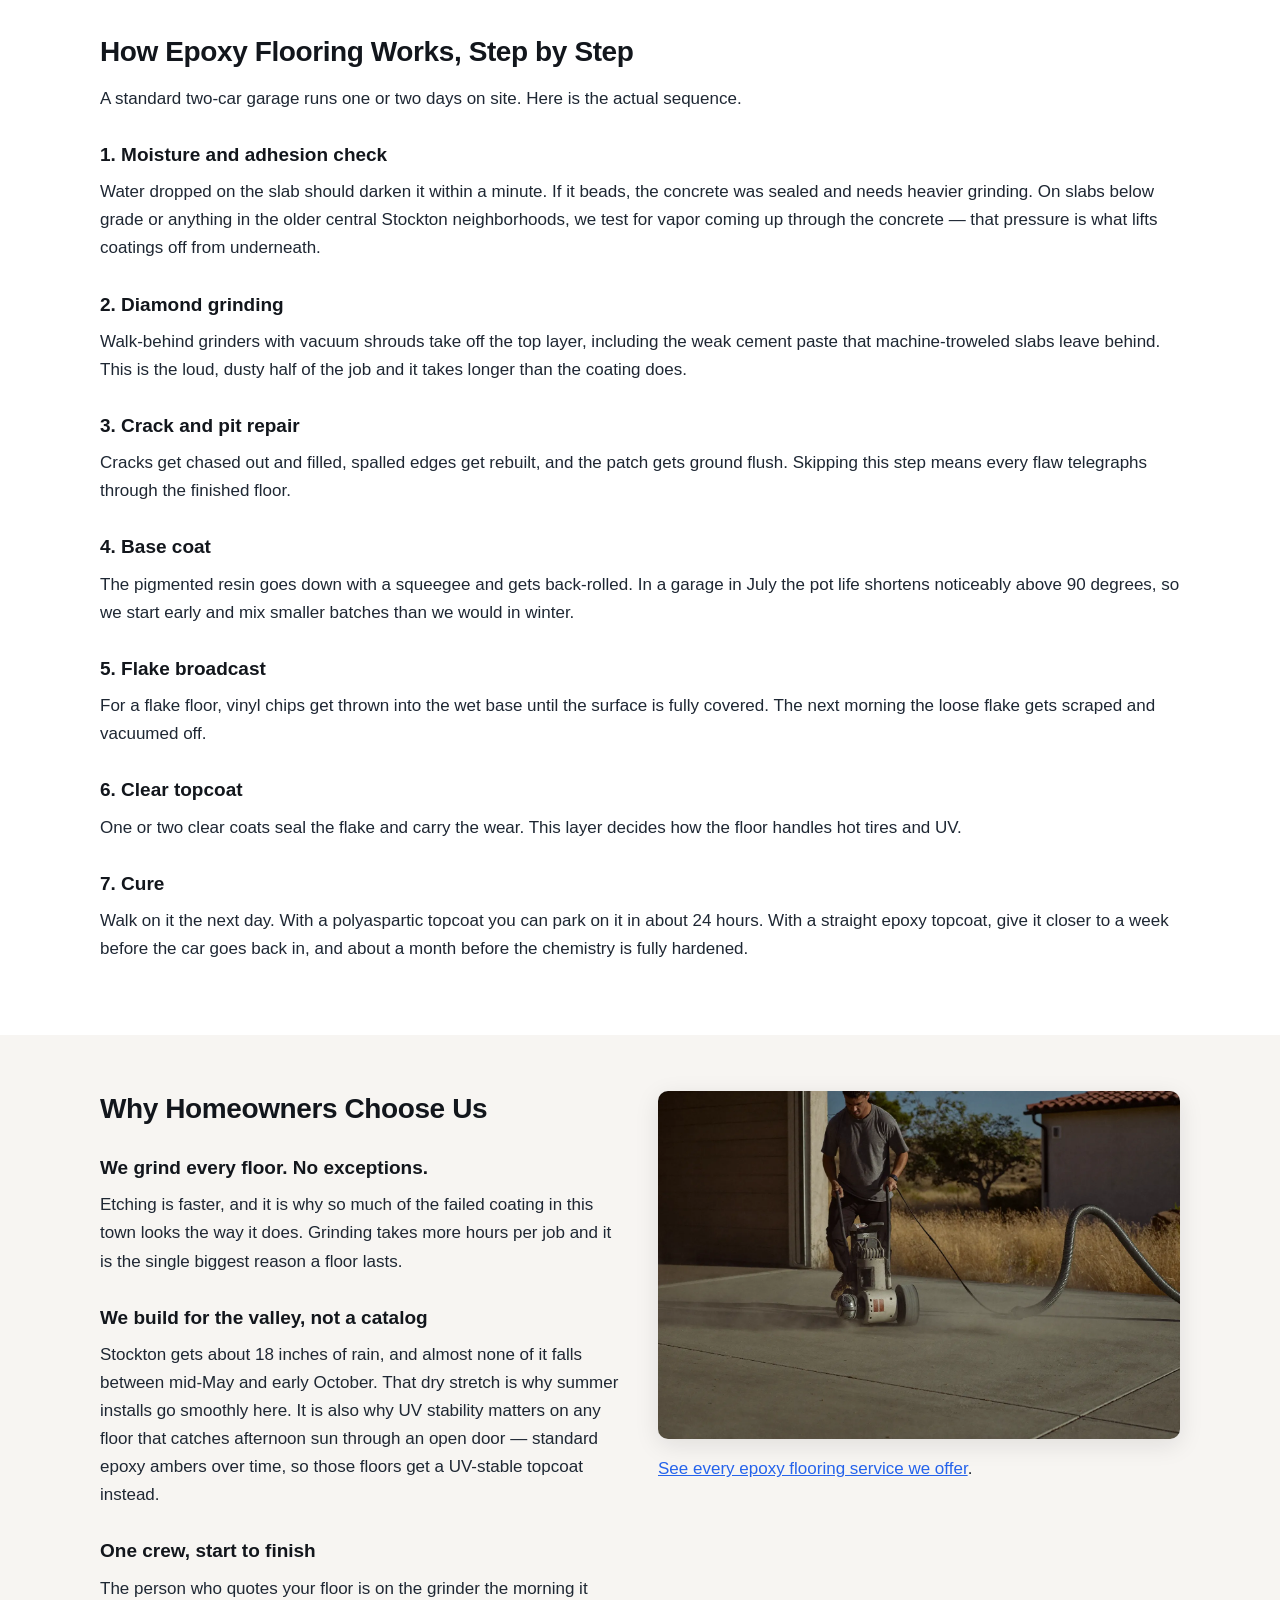
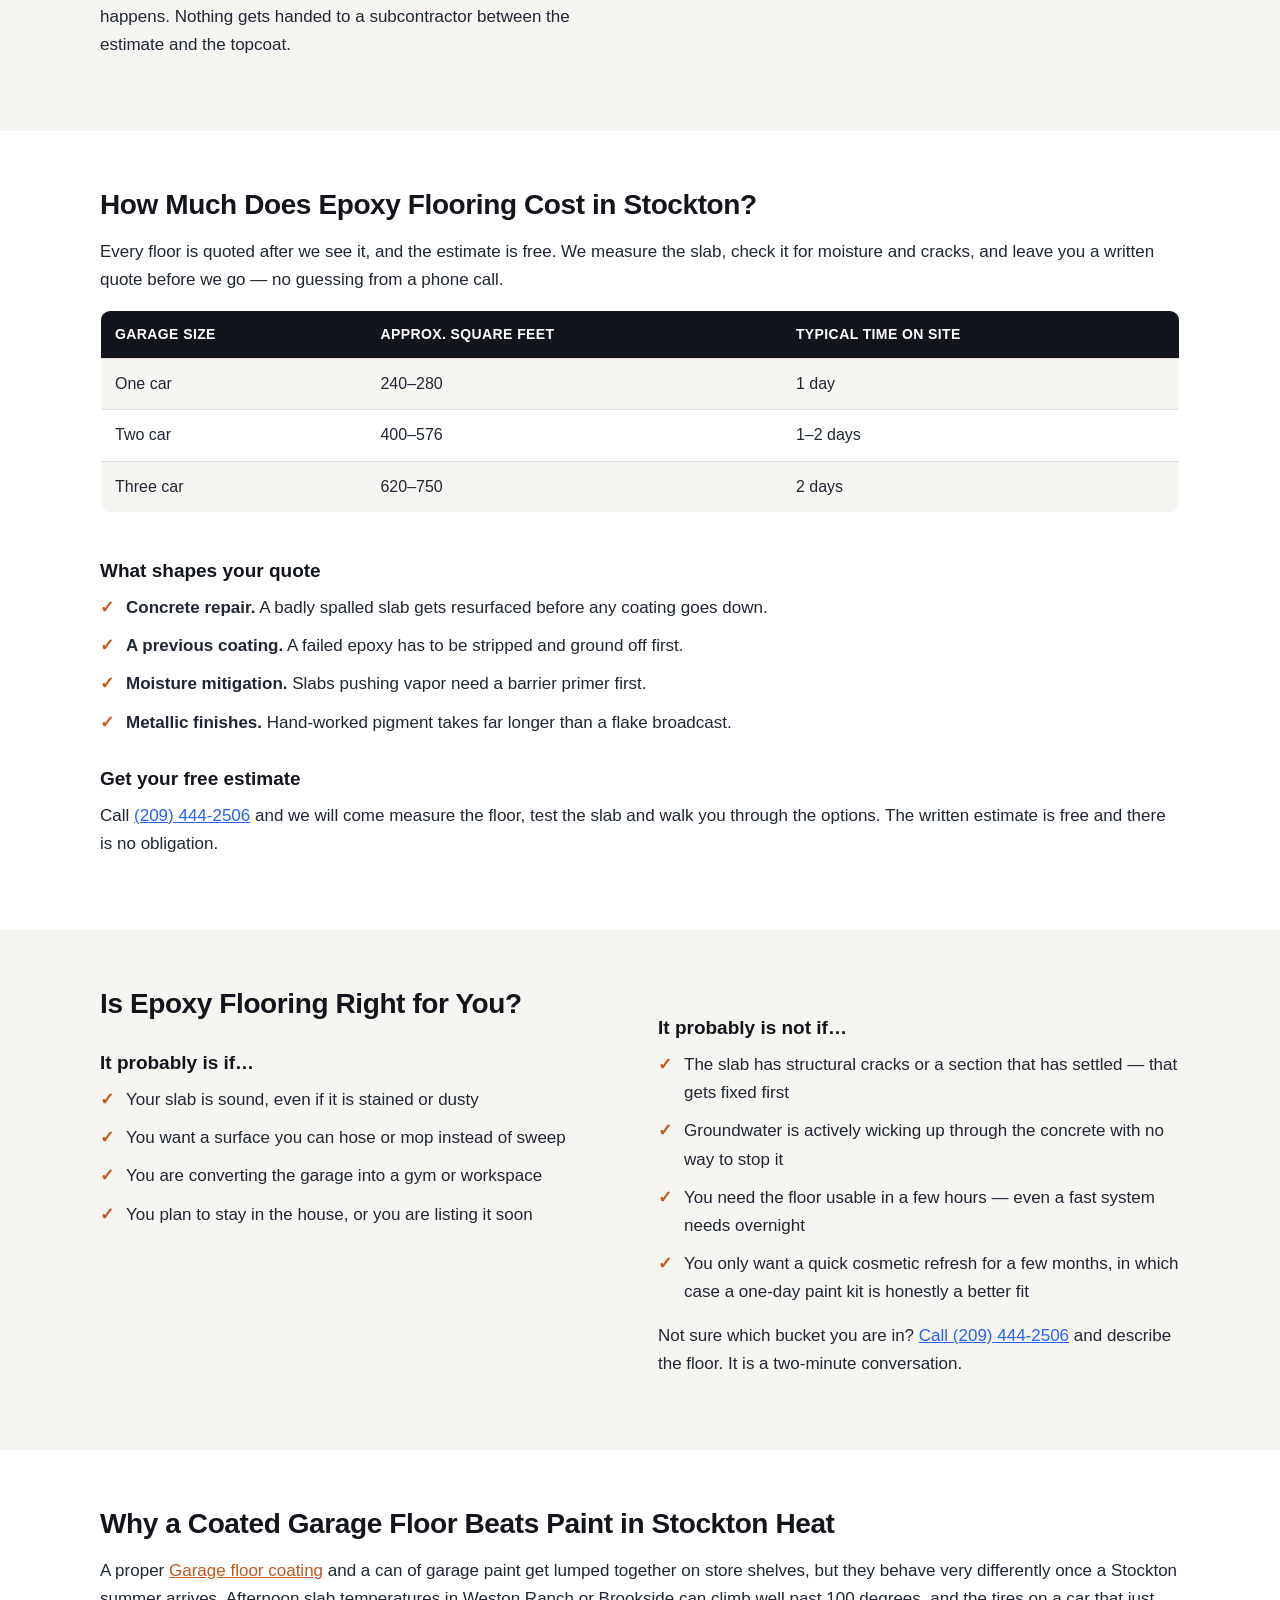
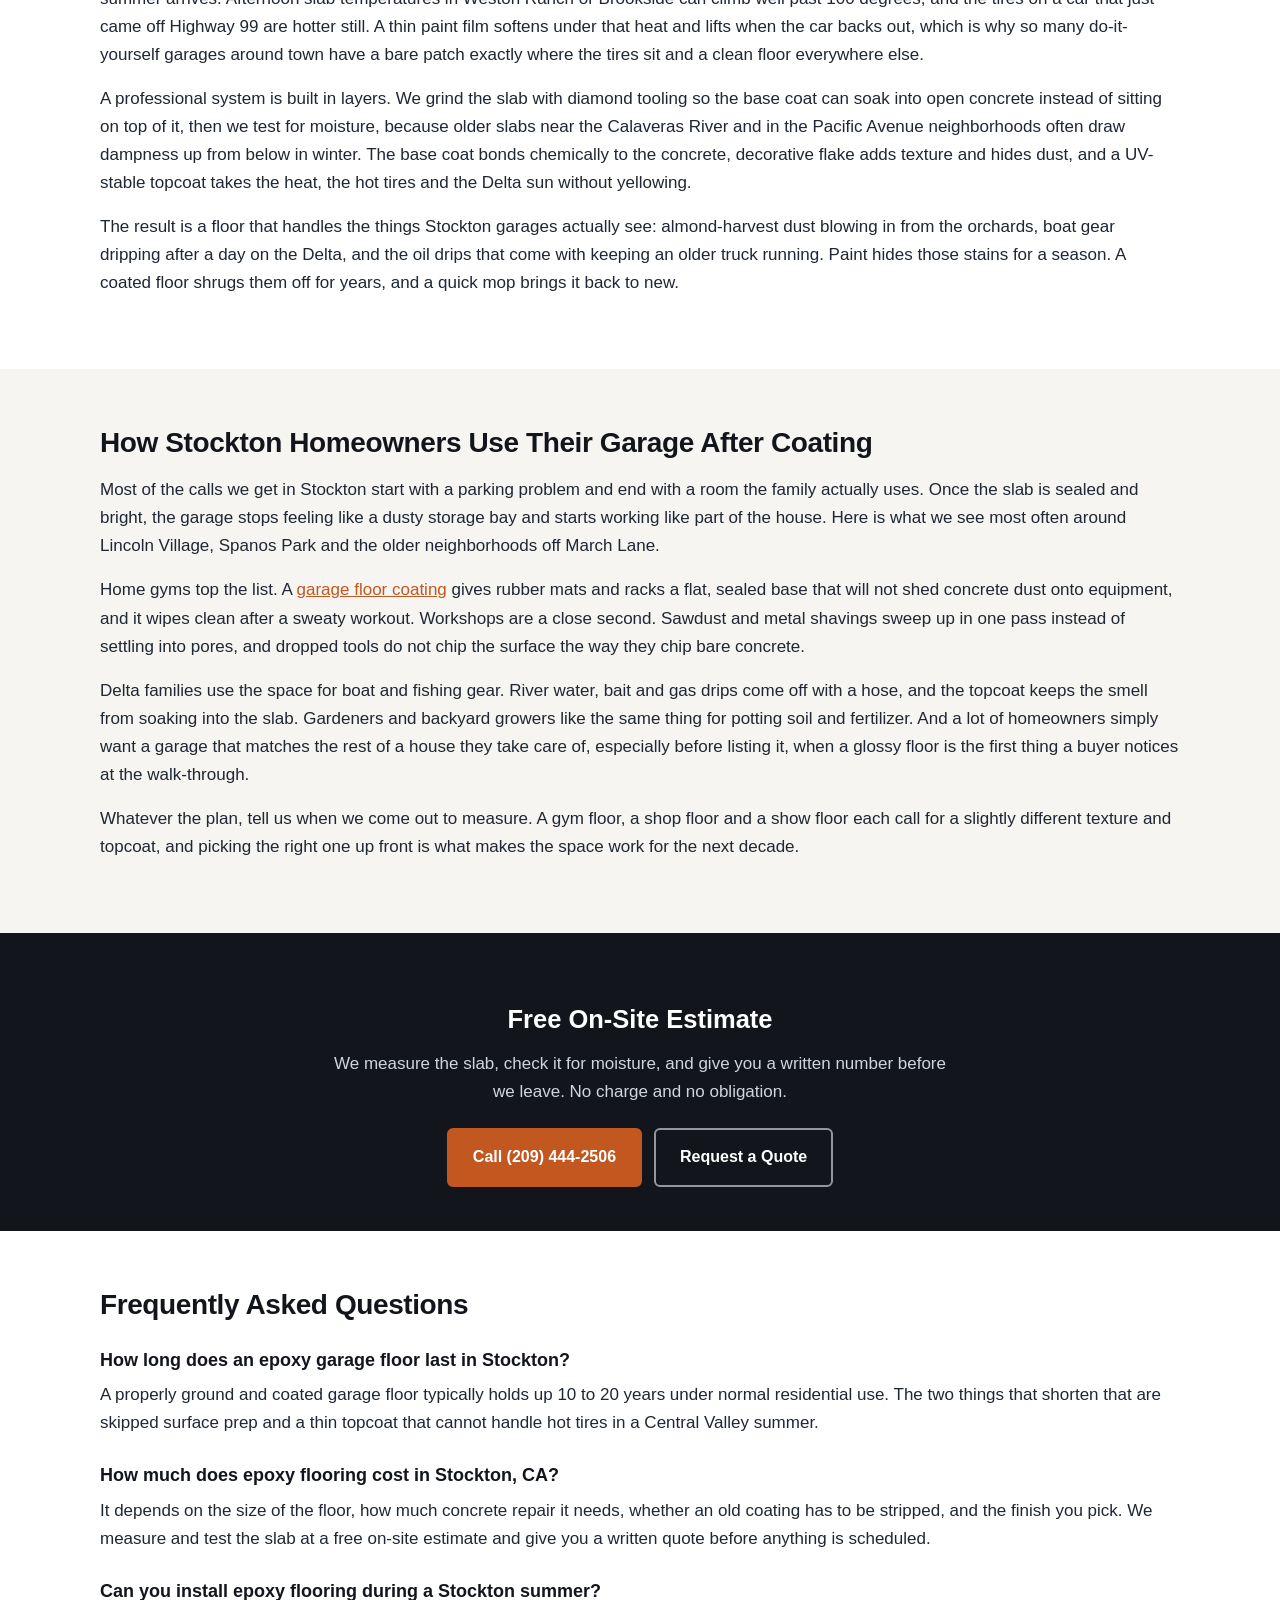
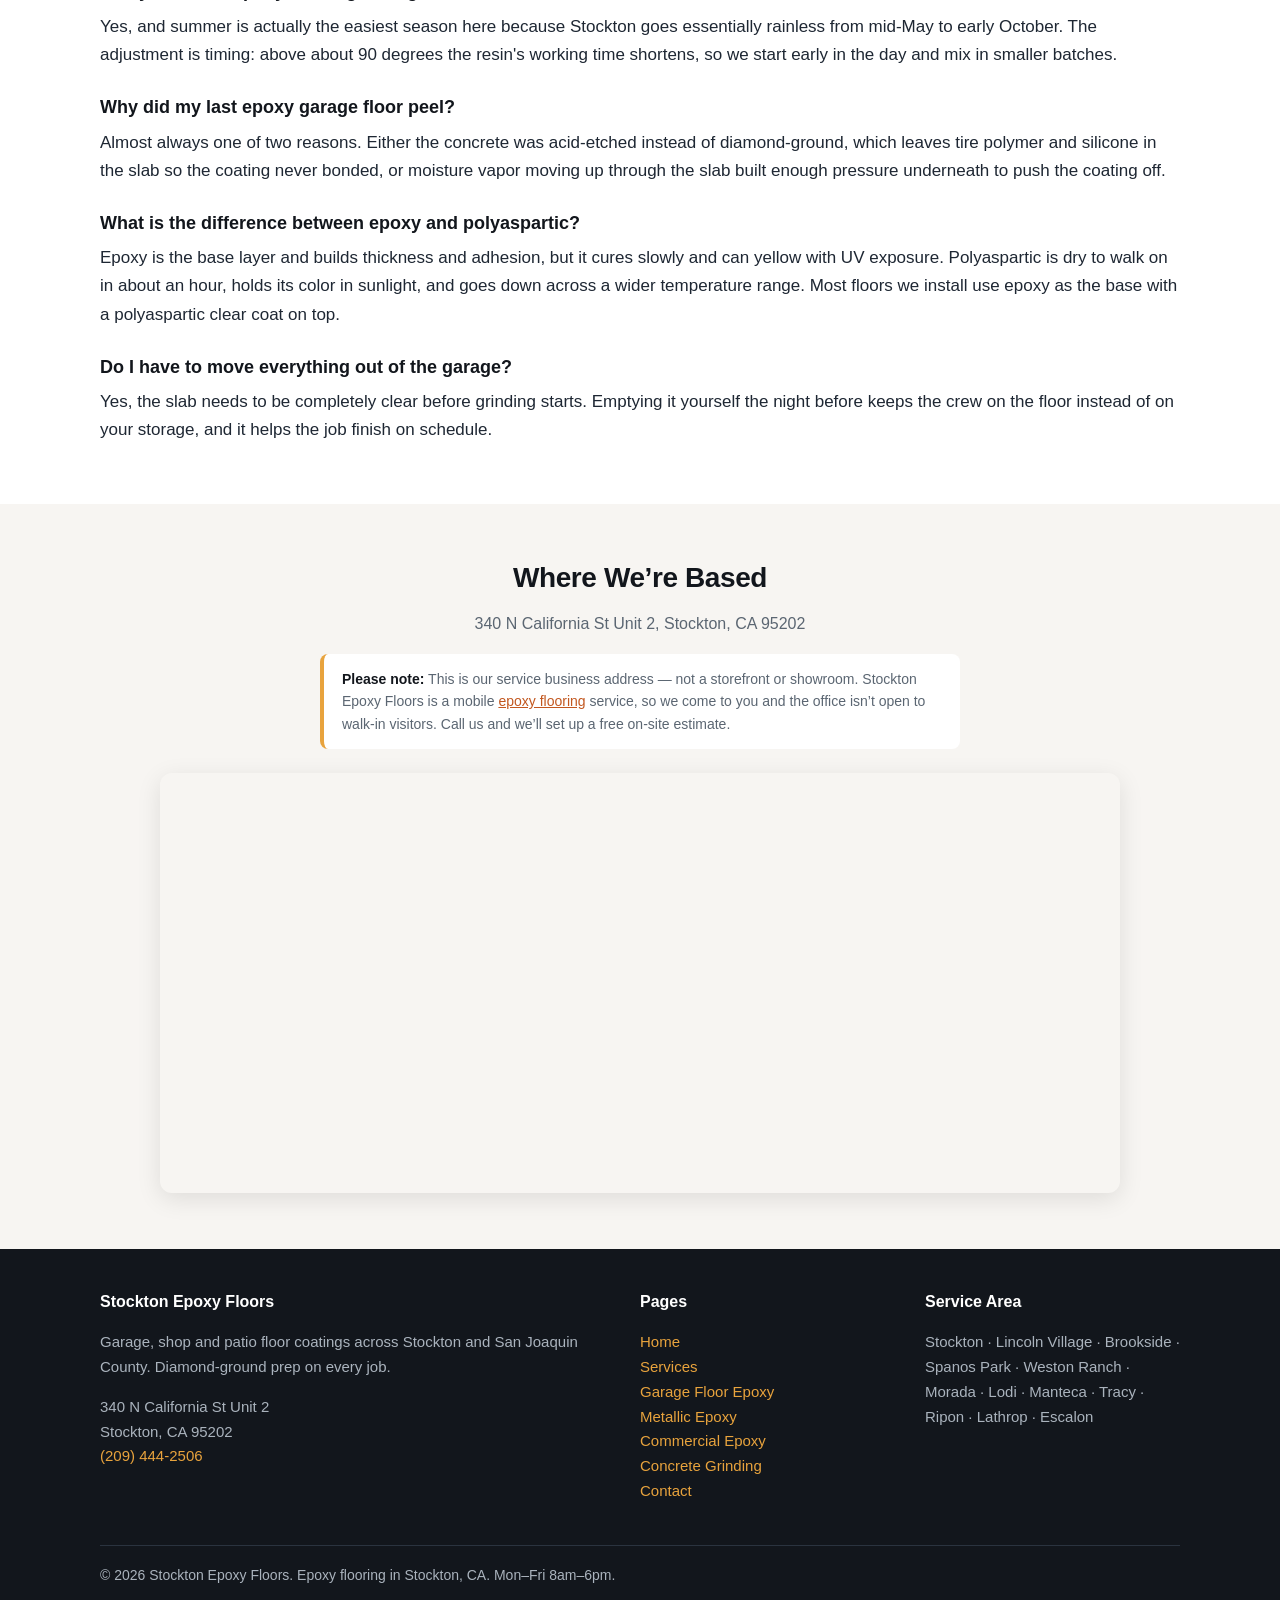
==== commit c1eaf973: "Add backlinks to lakeforestepoxyfloors.com, madisonepoxyfloors.com, tustinepoxyfloors.com, flowermou" ====
--- a/index.html
+++ b/index.html
@@ -138,7 +138,7 @@
 <section class="section">
   <div class="wrap">
     <h2>When Do You Need Epoxy Flooring?</h2>
-    <p class="lead">Five situations send most homeowners looking for a floor coating.</p>
+    <p class="lead">Five situations send most homeowners looking for a <a href="https://www.tustinepoxyfloors.com/">floor coating</a>.</p>
     <div class="grid3">
       <div class="card">
         <h3>The old coating is peeling</h3>
@@ -261,6 +261,25 @@
 </section>
 
 <!-- BAND -->
+<section class="section">
+  <div class="wrap">
+    <h2>Why a Coated Garage Floor Beats Paint in Stockton Heat</h2>
+    <p>A proper <a href="https://www.madisonepoxyfloors.com/">Garage floor coating</a> and a can of garage paint get lumped together on store shelves, but they behave very differently once a Stockton summer arrives. Afternoon slab temperatures in Weston Ranch or Brookside can climb well past 100 degrees, and the tires on a car that just came off Highway 99 are hotter still. A thin paint film softens under that heat and lifts when the car backs out, which is why so many do-it-yourself garages around town have a bare patch exactly where the tires sit and a clean floor everywhere else.</p>
+    <p>A professional system is built in layers. We grind the slab with diamond tooling so the base coat can soak into open concrete instead of sitting on top of it, then we test for moisture, because older slabs near the Calaveras River and in the Pacific Avenue neighborhoods often draw dampness up from below in winter. The base coat bonds chemically to the concrete, decorative flake adds texture and hides dust, and a UV-stable topcoat takes the heat, the hot tires and the Delta sun without yellowing.</p>
+    <p>The result is a floor that handles the things Stockton garages actually see: almond-harvest dust blowing in from the orchards, boat gear dripping after a day on the Delta, and the oil drips that come with keeping an older truck running. Paint hides those stains for a season. A coated floor shrugs them off for years, and a quick mop brings it back to new.</p>
+  </div>
+</section>
+
+<section class="section alt">
+  <div class="wrap">
+    <h2>How Stockton Homeowners Use Their Garage After Coating</h2>
+    <p>Most of the calls we get in Stockton start with a parking problem and end with a room the family actually uses. Once the slab is sealed and bright, the garage stops feeling like a dusty storage bay and starts working like part of the house. Here is what we see most often around Lincoln Village, Spanos Park and the older neighborhoods off March Lane.</p>
+    <p>Home gyms top the list. A <a href="https://www.flowermoundepoxy.com/">garage floor coating</a> gives rubber mats and racks a flat, sealed base that will not shed concrete dust onto equipment, and it wipes clean after a sweaty workout. Workshops are a close second. Sawdust and metal shavings sweep up in one pass instead of settling into pores, and dropped tools do not chip the surface the way they chip bare concrete.</p>
+    <p>Delta families use the space for boat and fishing gear. River water, bait and gas drips come off with a hose, and the topcoat keeps the smell from soaking into the slab. Gardeners and backyard growers like the same thing for potting soil and fertilizer. And a lot of homeowners simply want a garage that matches the rest of a house they take care of, especially before listing it, when a glossy floor is the first thing a buyer notices at the walk-through.</p>
+    <p>Whatever the plan, tell us when we come out to measure. A gym floor, a shop floor and a show floor each call for a slightly different texture and topcoat, and picking the right one up front is what makes the space work for the next decade.</p>
+  </div>
+</section>
+
 <section class="band">
   <div class="wrap">
     <h2>Free On-Site Estimate</h2>
@@ -303,7 +322,7 @@
     <h2>Where We&rsquo;re Based</h2>
     <p style="color:var(--muted);font-size:16px;margin-bottom:16px;">340 N California St Unit 2, Stockton, CA 95202</p>
     <p style="max-width:640px;margin:0 auto 24px;padding:14px 18px;background:var(--white);border-left:4px solid var(--amber);border-radius:8px;font-size:14px;color:var(--muted);line-height:1.6;text-align:left;">
-      <strong style="color:var(--ink);">Please note:</strong> This is our service business address &mdash; not a storefront or showroom. Stockton Epoxy Floors is a mobile epoxy flooring service, so we come to you and the office isn&rsquo;t open to walk-in visitors. Call us and we&rsquo;ll set up a free on-site estimate.
+      <strong style="color:var(--ink);">Please note:</strong> This is our service business address &mdash; not a storefront or showroom. Stockton Epoxy Floors is a mobile <a href="https://www.lakeforestepoxyfloors.com/">epoxy flooring</a> service, so we come to you and the office isn&rsquo;t open to walk-in visitors. Call us and we&rsquo;ll set up a free on-site estimate.
     </p>
     <div style="border-radius:12px;overflow:hidden;box-shadow:0 6px 24px rgba(0,0,0,0.10);max-width:960px;margin:0 auto;">
       <iframe title="Map to Stockton Epoxy Floors service address, 340 N California St Unit 2, Stockton, CA 95202" src="https://www.google.com/maps?q=340%20N%20California%20St%20Unit%202%2C%20Stockton%2C%20CA%2095202&amp;output=embed" width="100%" height="420" style="border:0; display:block;" loading="lazy" referrerpolicy="no-referrer-when-downgrade" allowfullscreen></iframe>
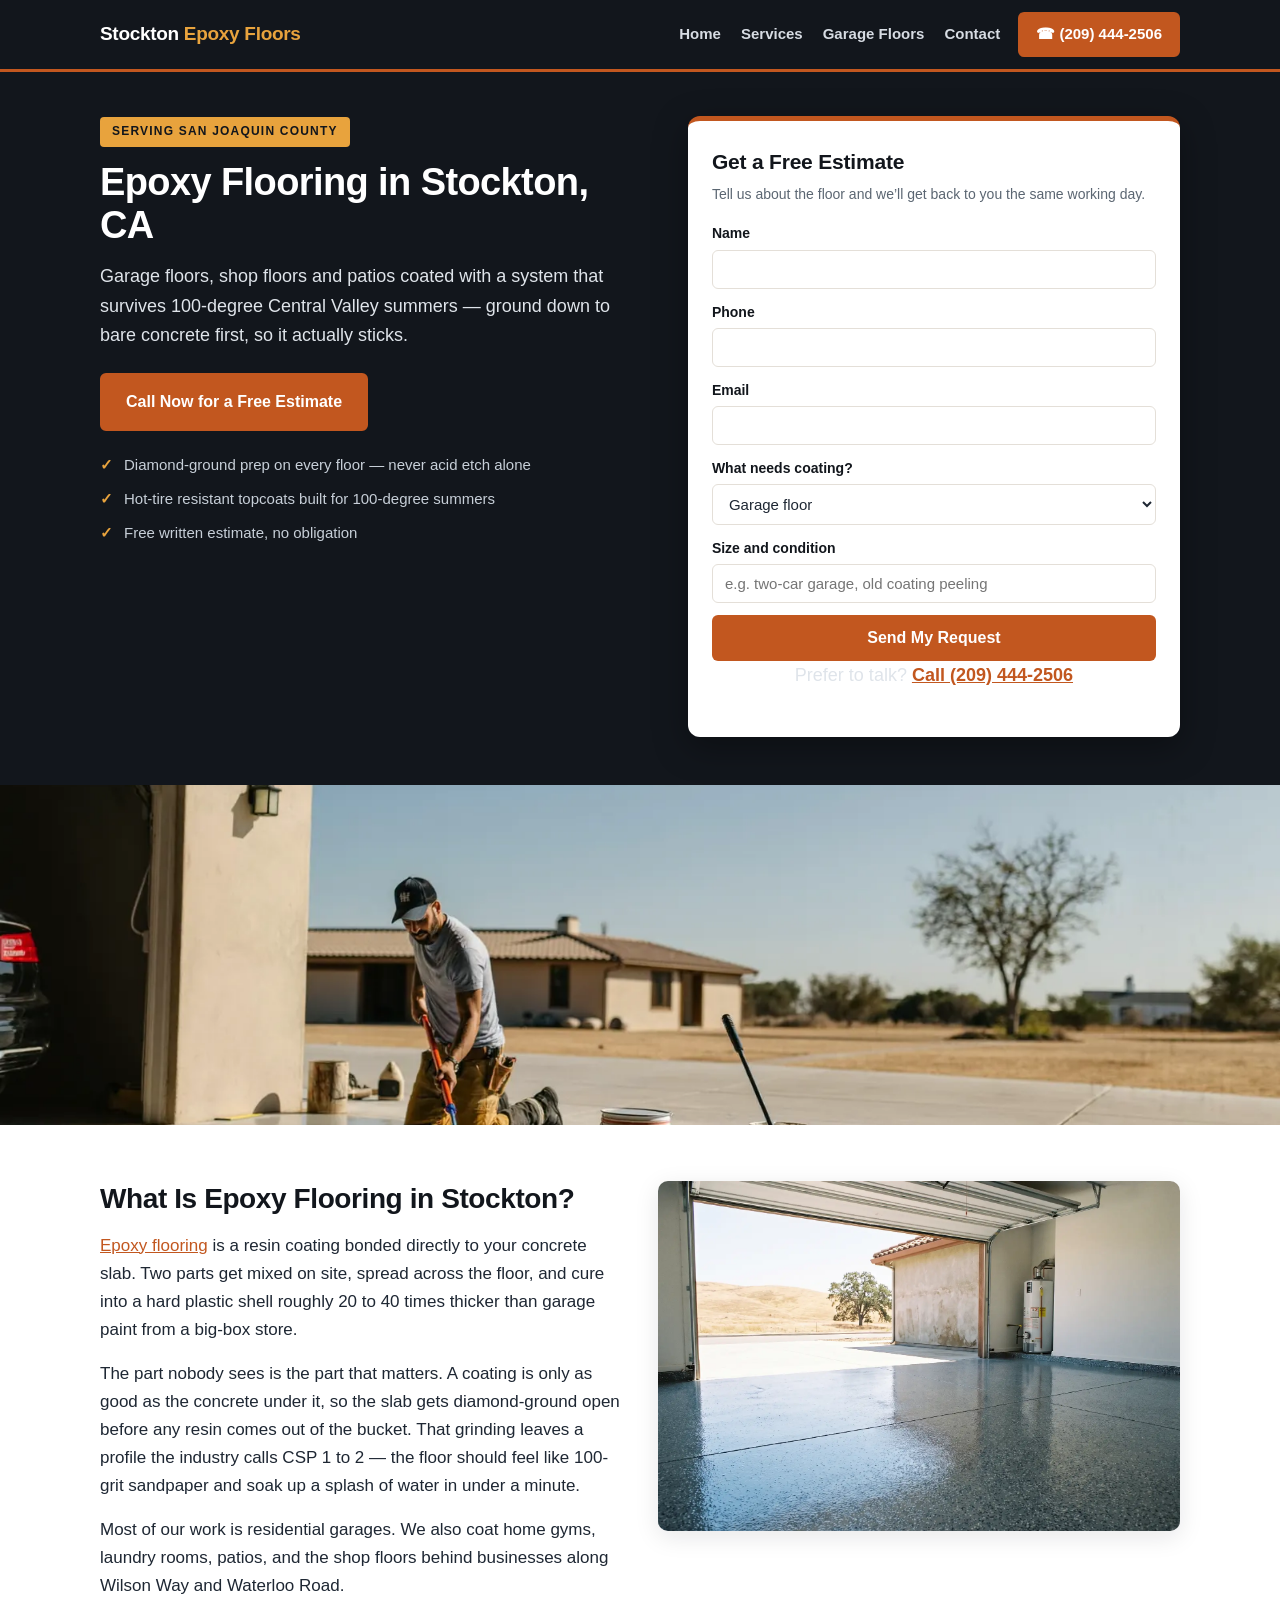
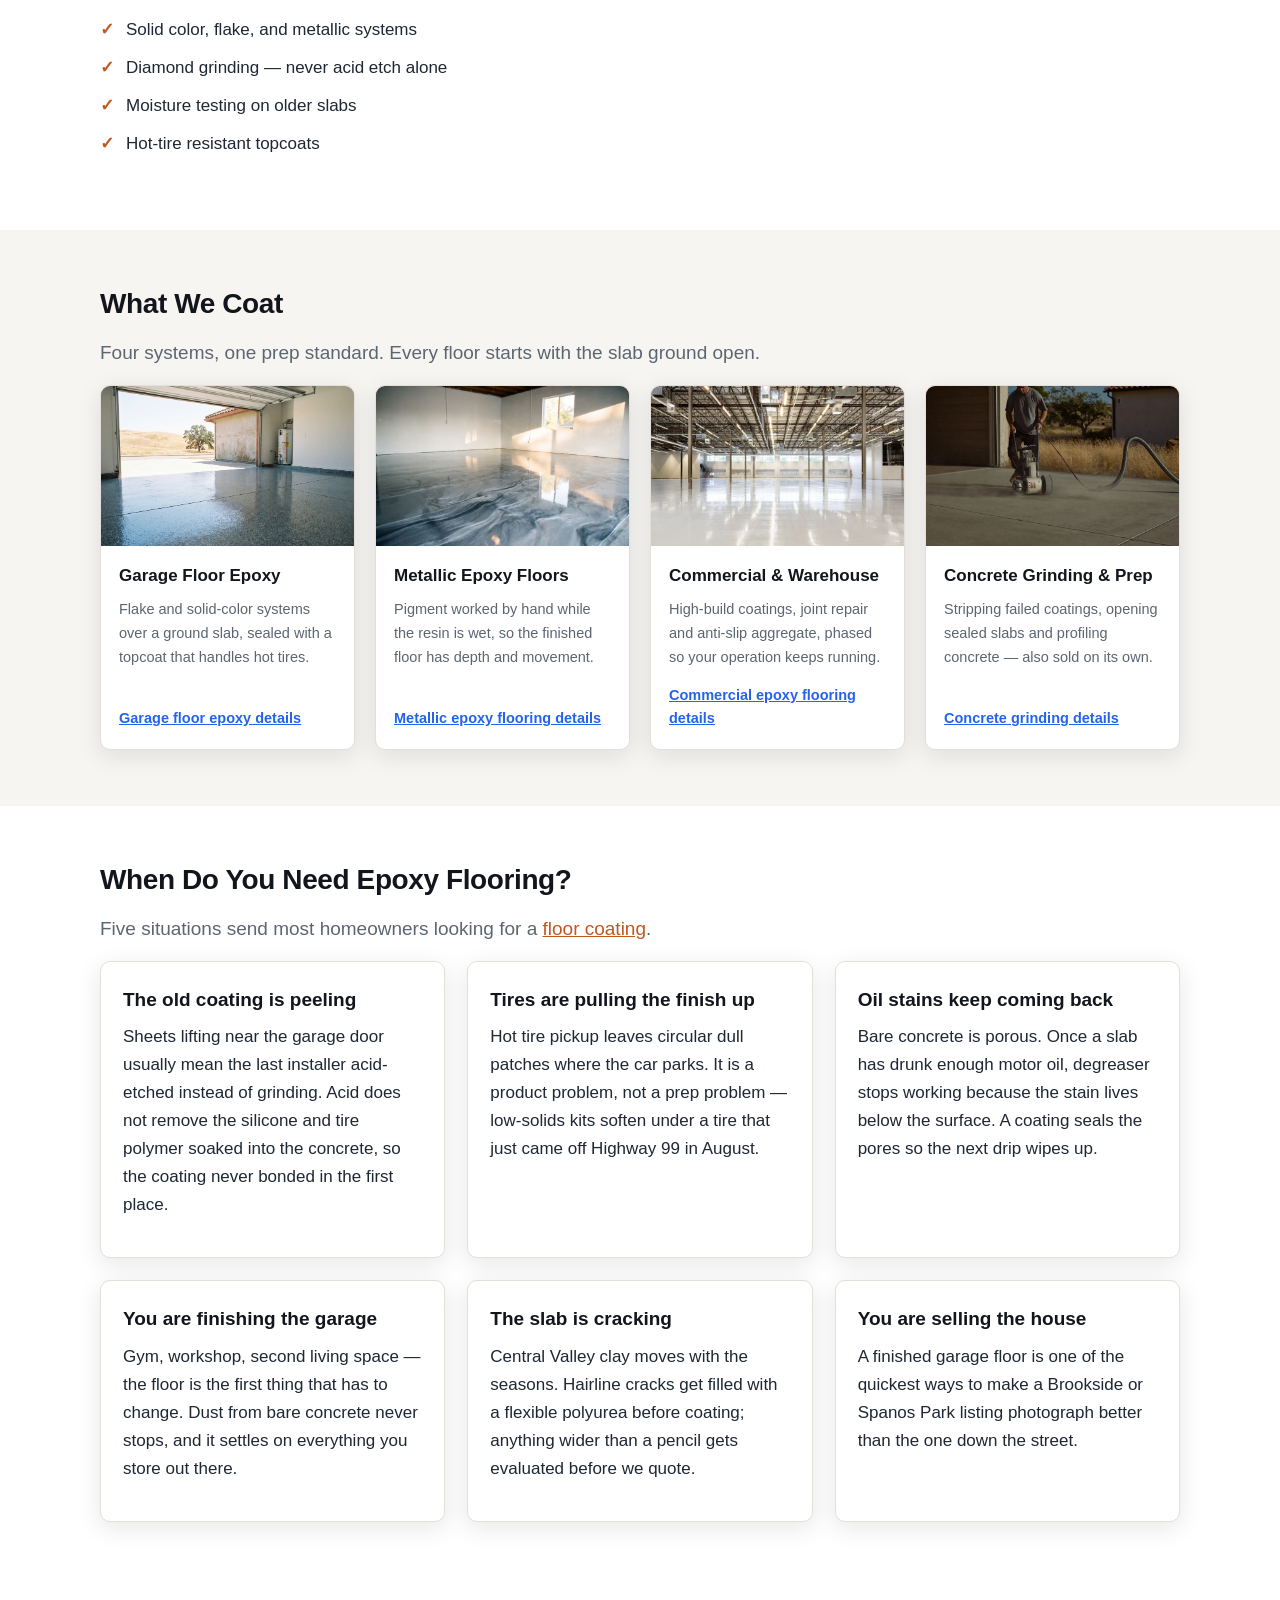
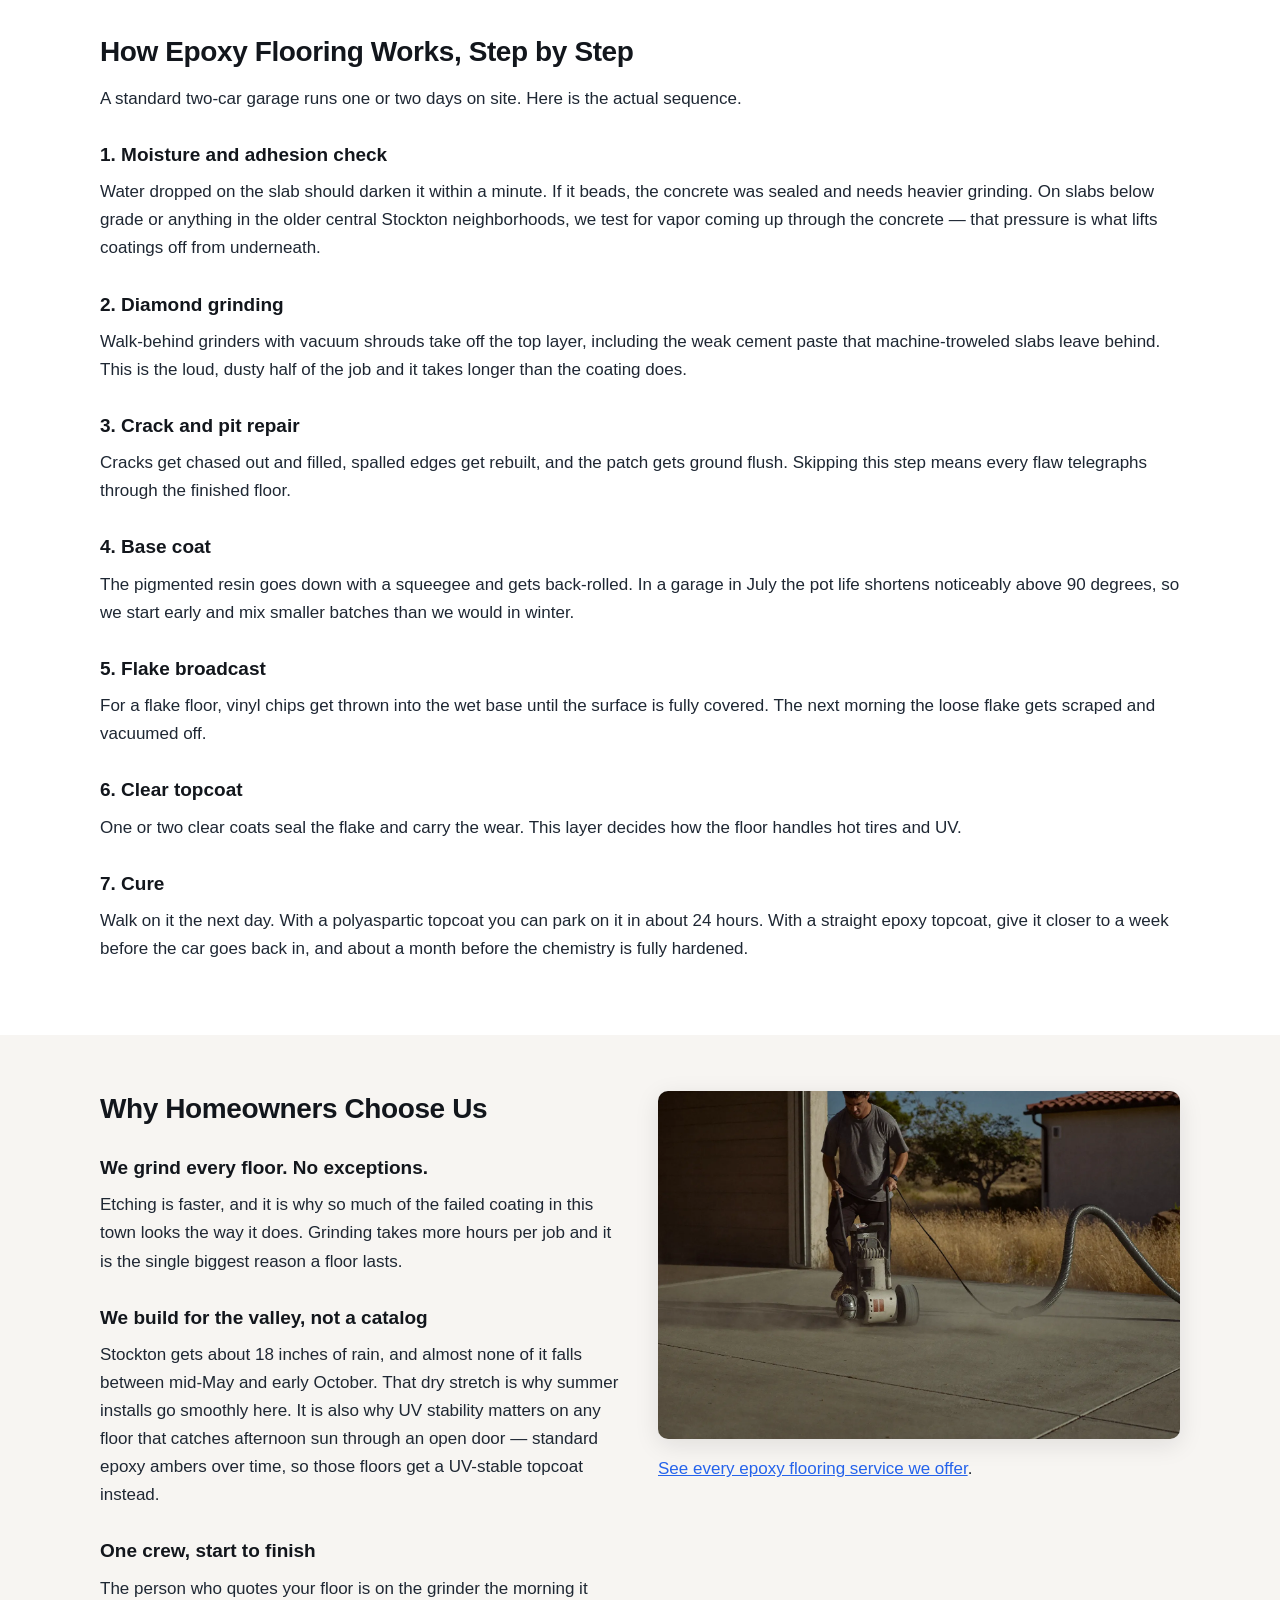
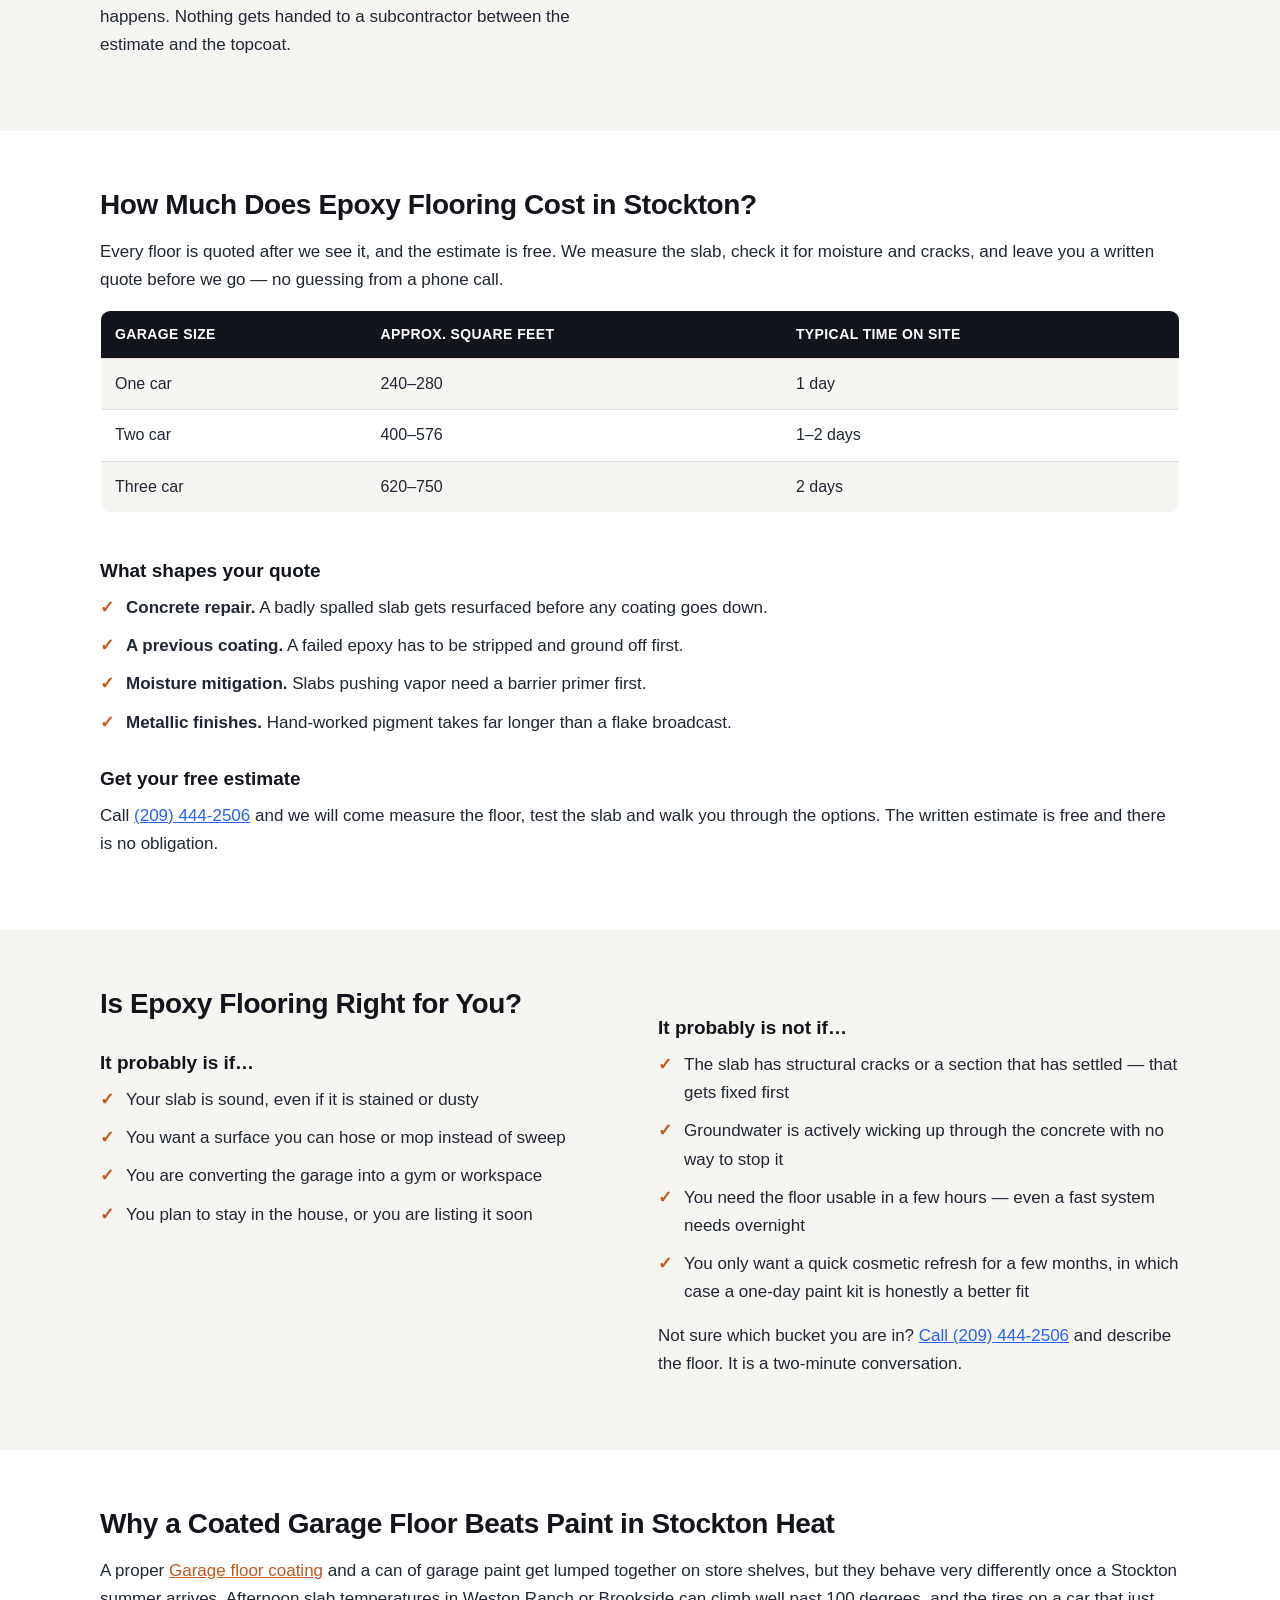
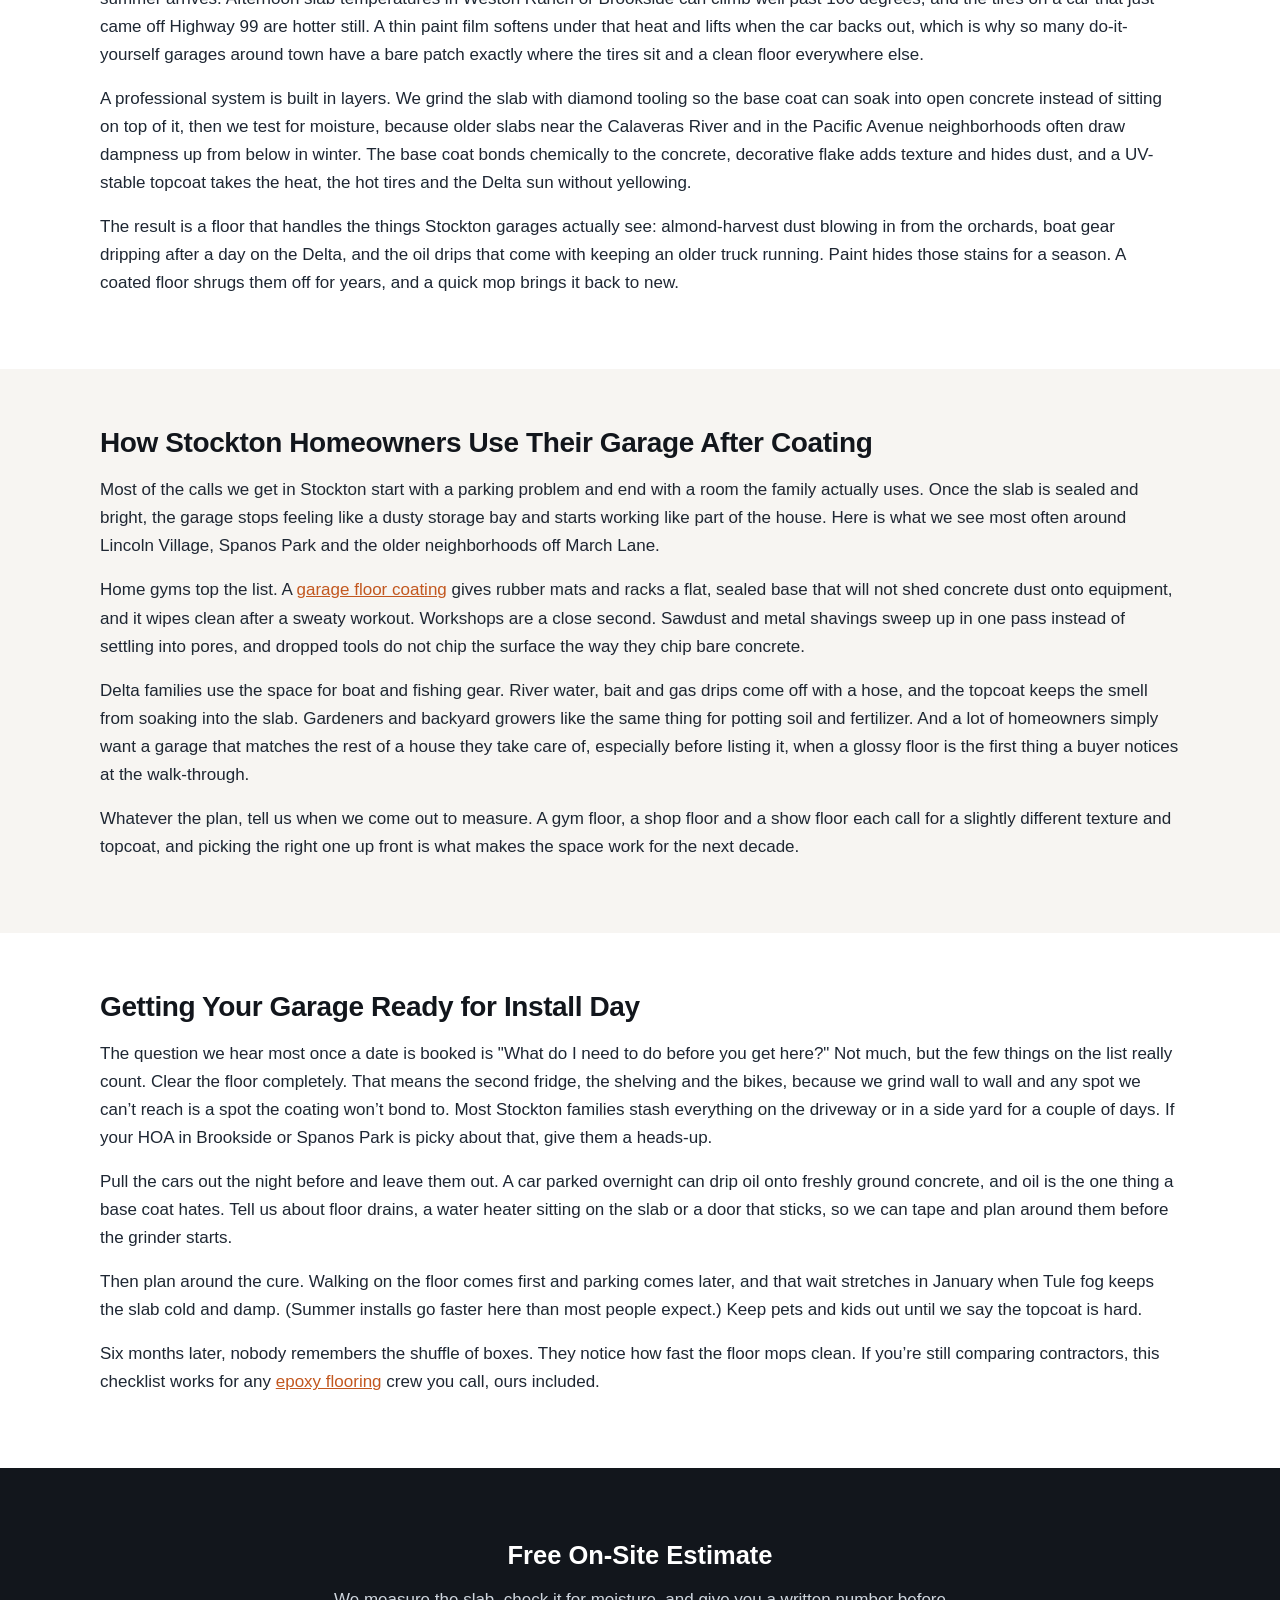
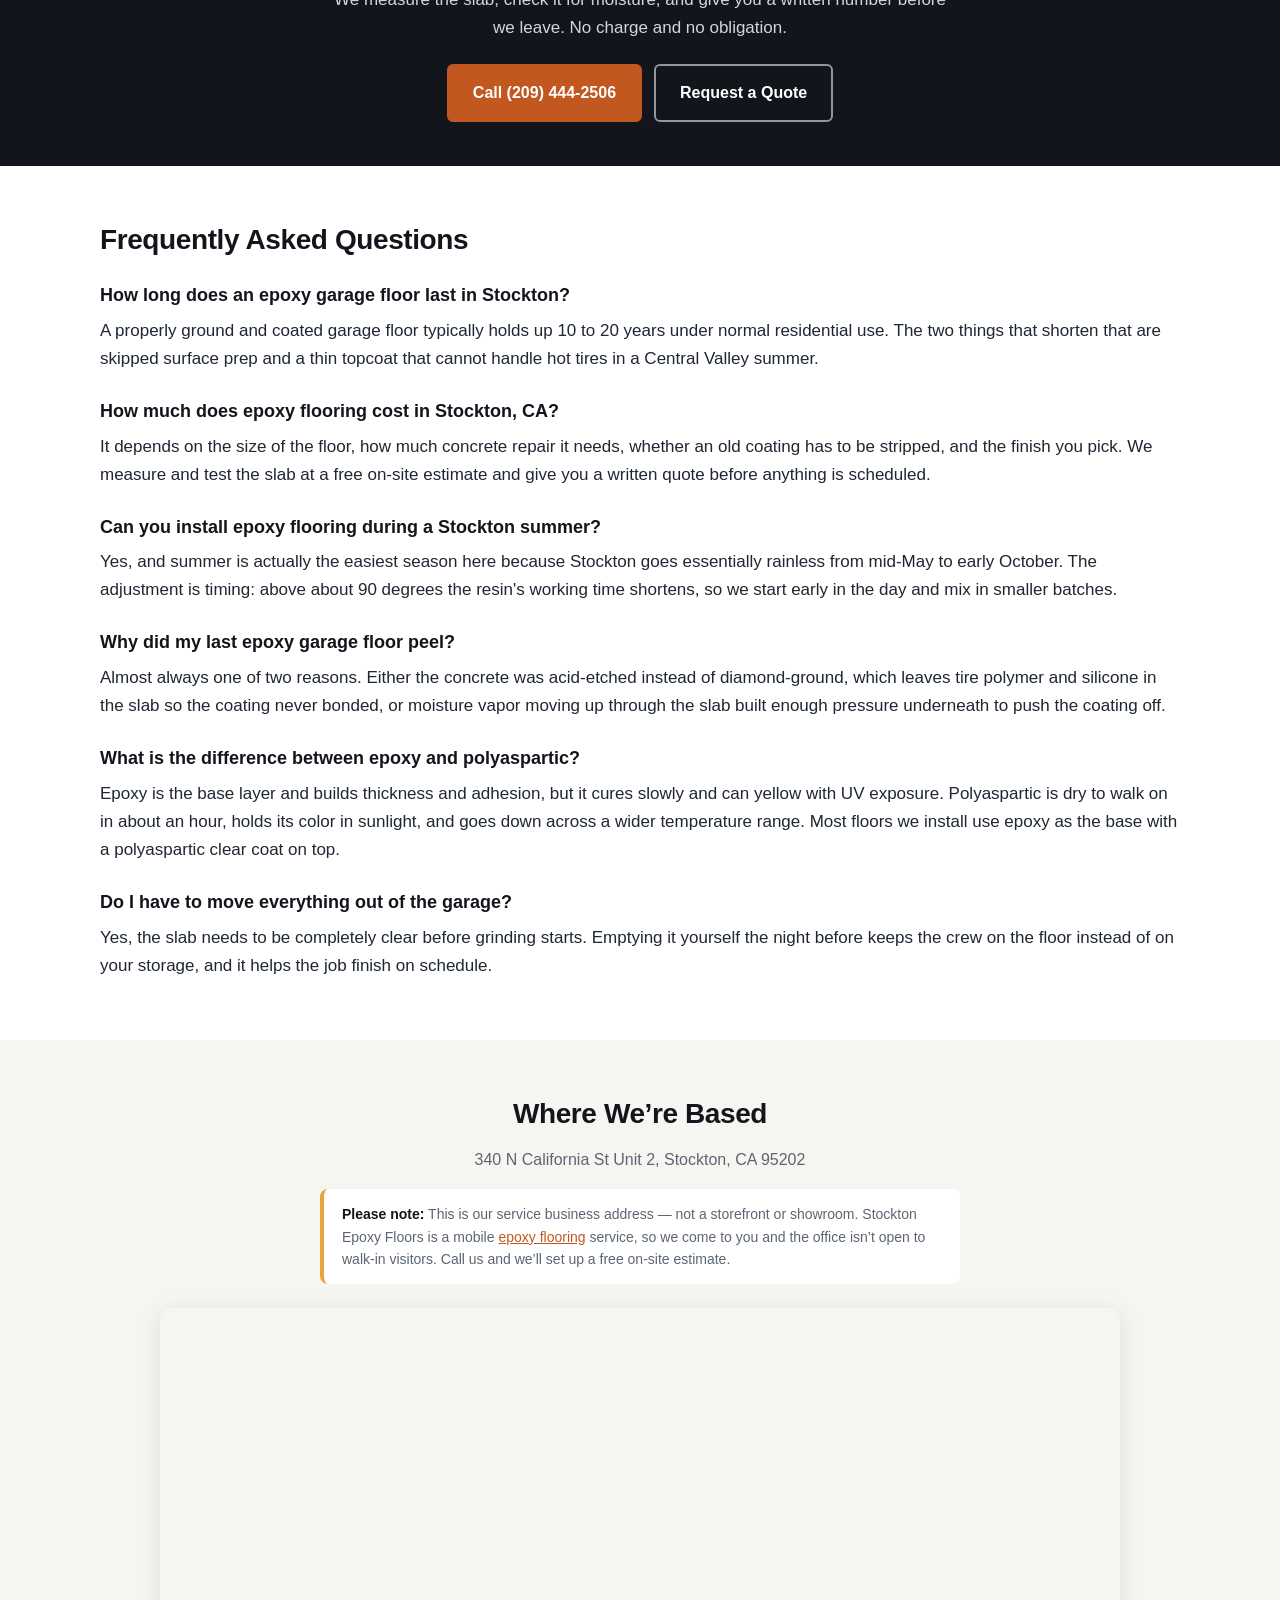
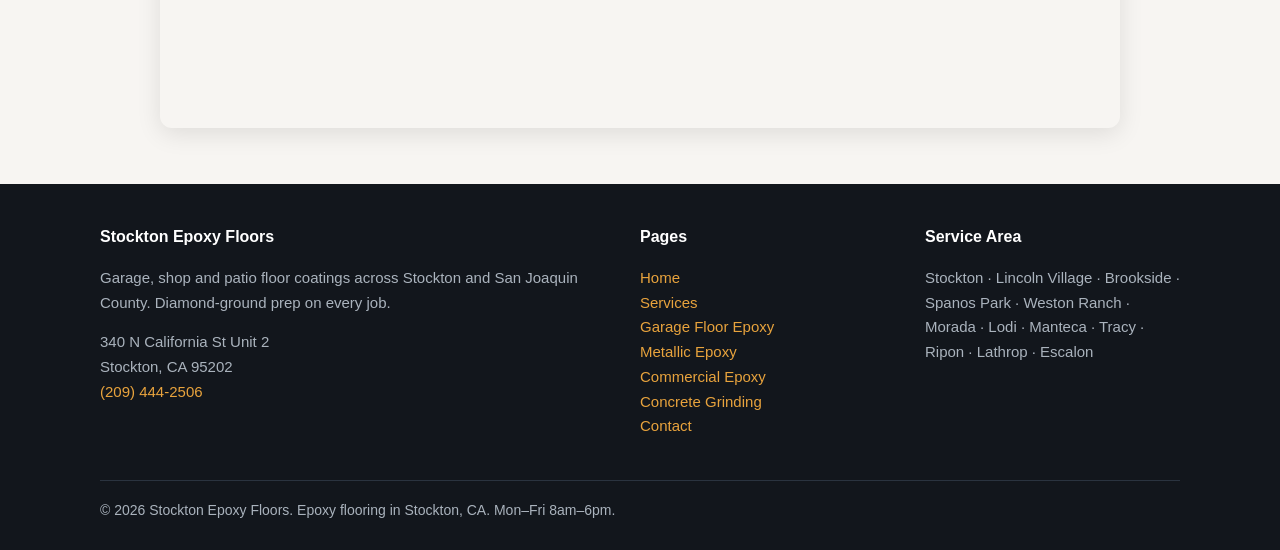
==== commit f407c1a6: "Add backlink to lehiepoxyflooring.com (circle #311)" ====
--- a/index.html
+++ b/index.html
@@ -280,6 +280,16 @@
   </div>
 </section>
 
+<section class="section">
+  <div class="wrap">
+    <h2>Getting Your Garage Ready for Install Day</h2>
+    <p>The question we hear most once a date is booked is "What do I need to do before you get here?" Not much, but the few things on the list really count. Clear the floor completely. That means the second fridge, the shelving and the bikes, because we grind wall to wall and any spot we can&rsquo;t reach is a spot the coating won&rsquo;t bond to. Most Stockton families stash everything on the driveway or in a side yard for a couple of days. If your HOA in Brookside or Spanos Park is picky about that, give them a heads-up.</p>
+    <p>Pull the cars out the night before and leave them out. A car parked overnight can drip oil onto freshly ground concrete, and oil is the one thing a base coat hates. Tell us about floor drains, a water heater sitting on the slab or a door that sticks, so we can tape and plan around them before the grinder starts.</p>
+    <p>Then plan around the cure. Walking on the floor comes first and parking comes later, and that wait stretches in January when Tule fog keeps the slab cold and damp. (Summer installs go faster here than most people expect.) Keep pets and kids out until we say the topcoat is hard.</p>
+    <p>Six months later, nobody remembers the shuffle of boxes. They notice how fast the floor mops clean. If you&rsquo;re still comparing contractors, this checklist works for any <a href="https://lehiepoxyflooring.com/">epoxy flooring</a> crew you call, ours included.</p>
+  </div>
+</section>
+
 <section class="band">
   <div class="wrap">
     <h2>Free On-Site Estimate</h2>
